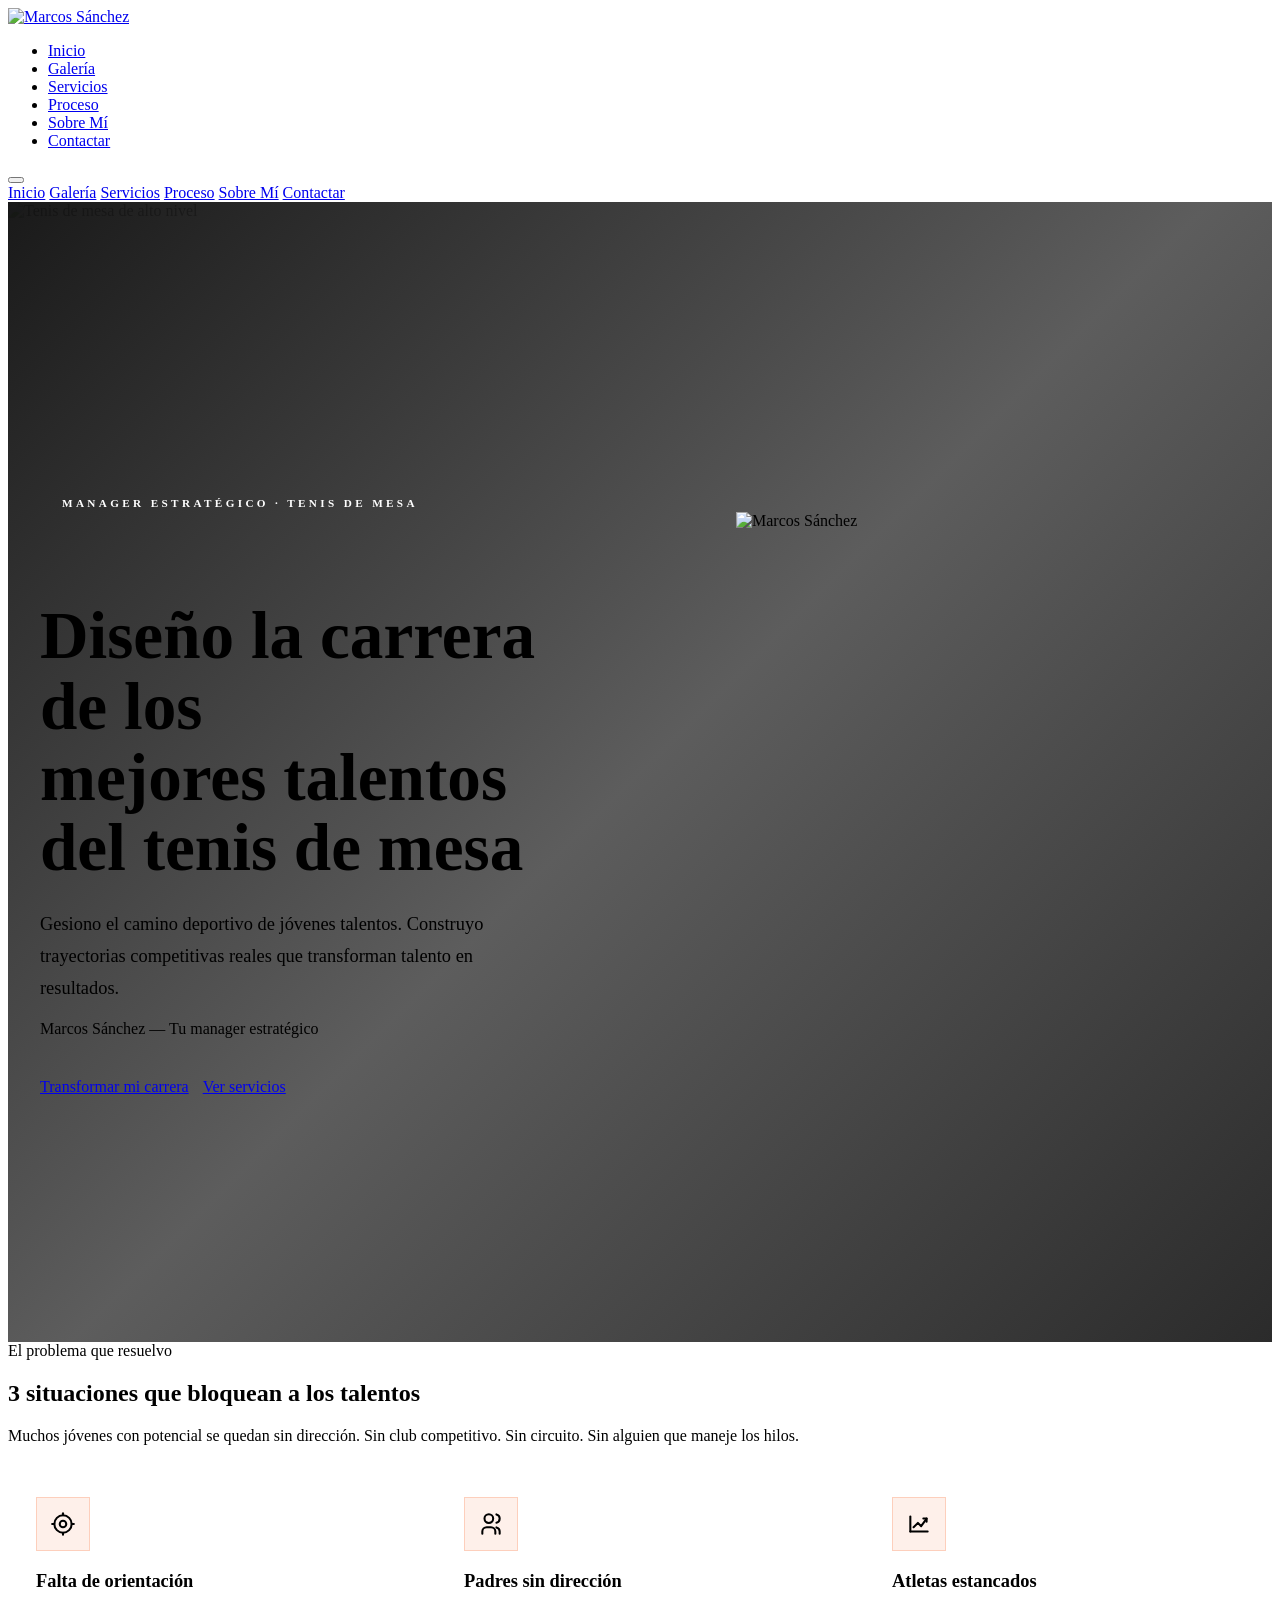
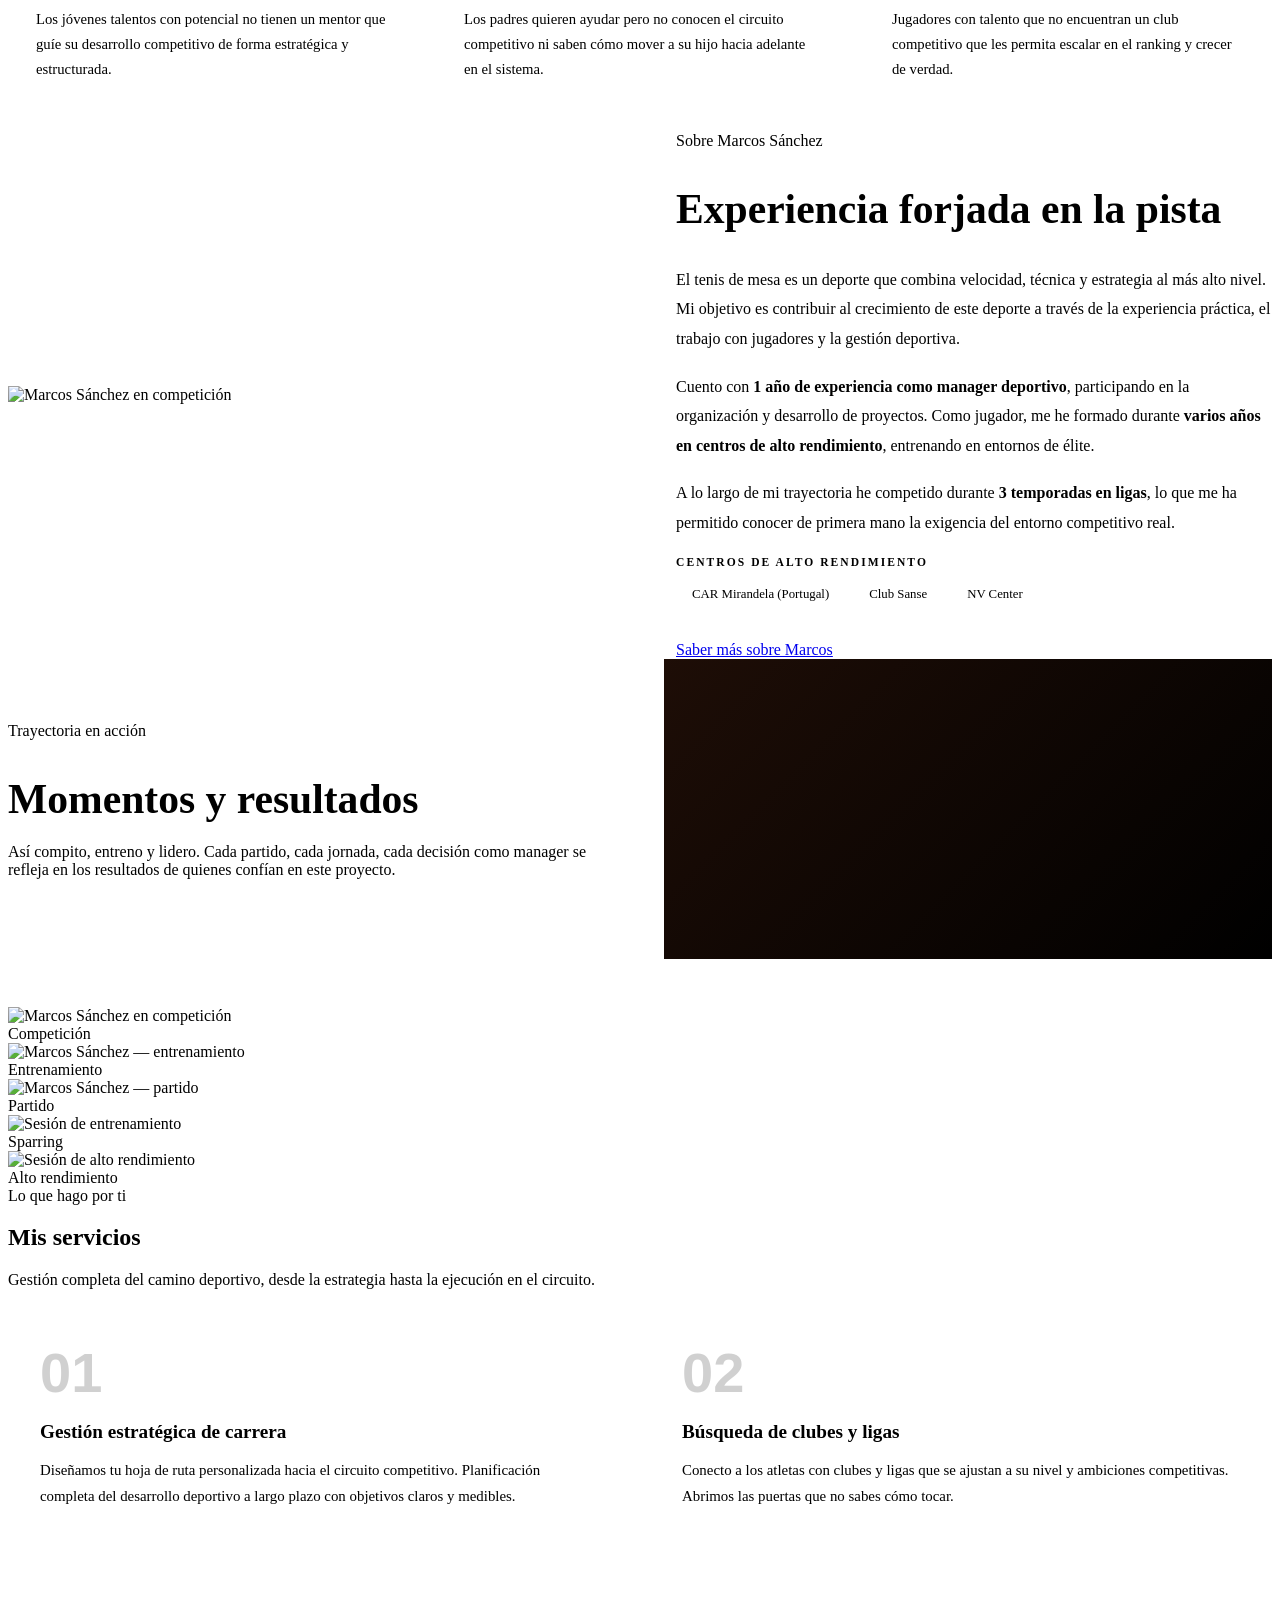
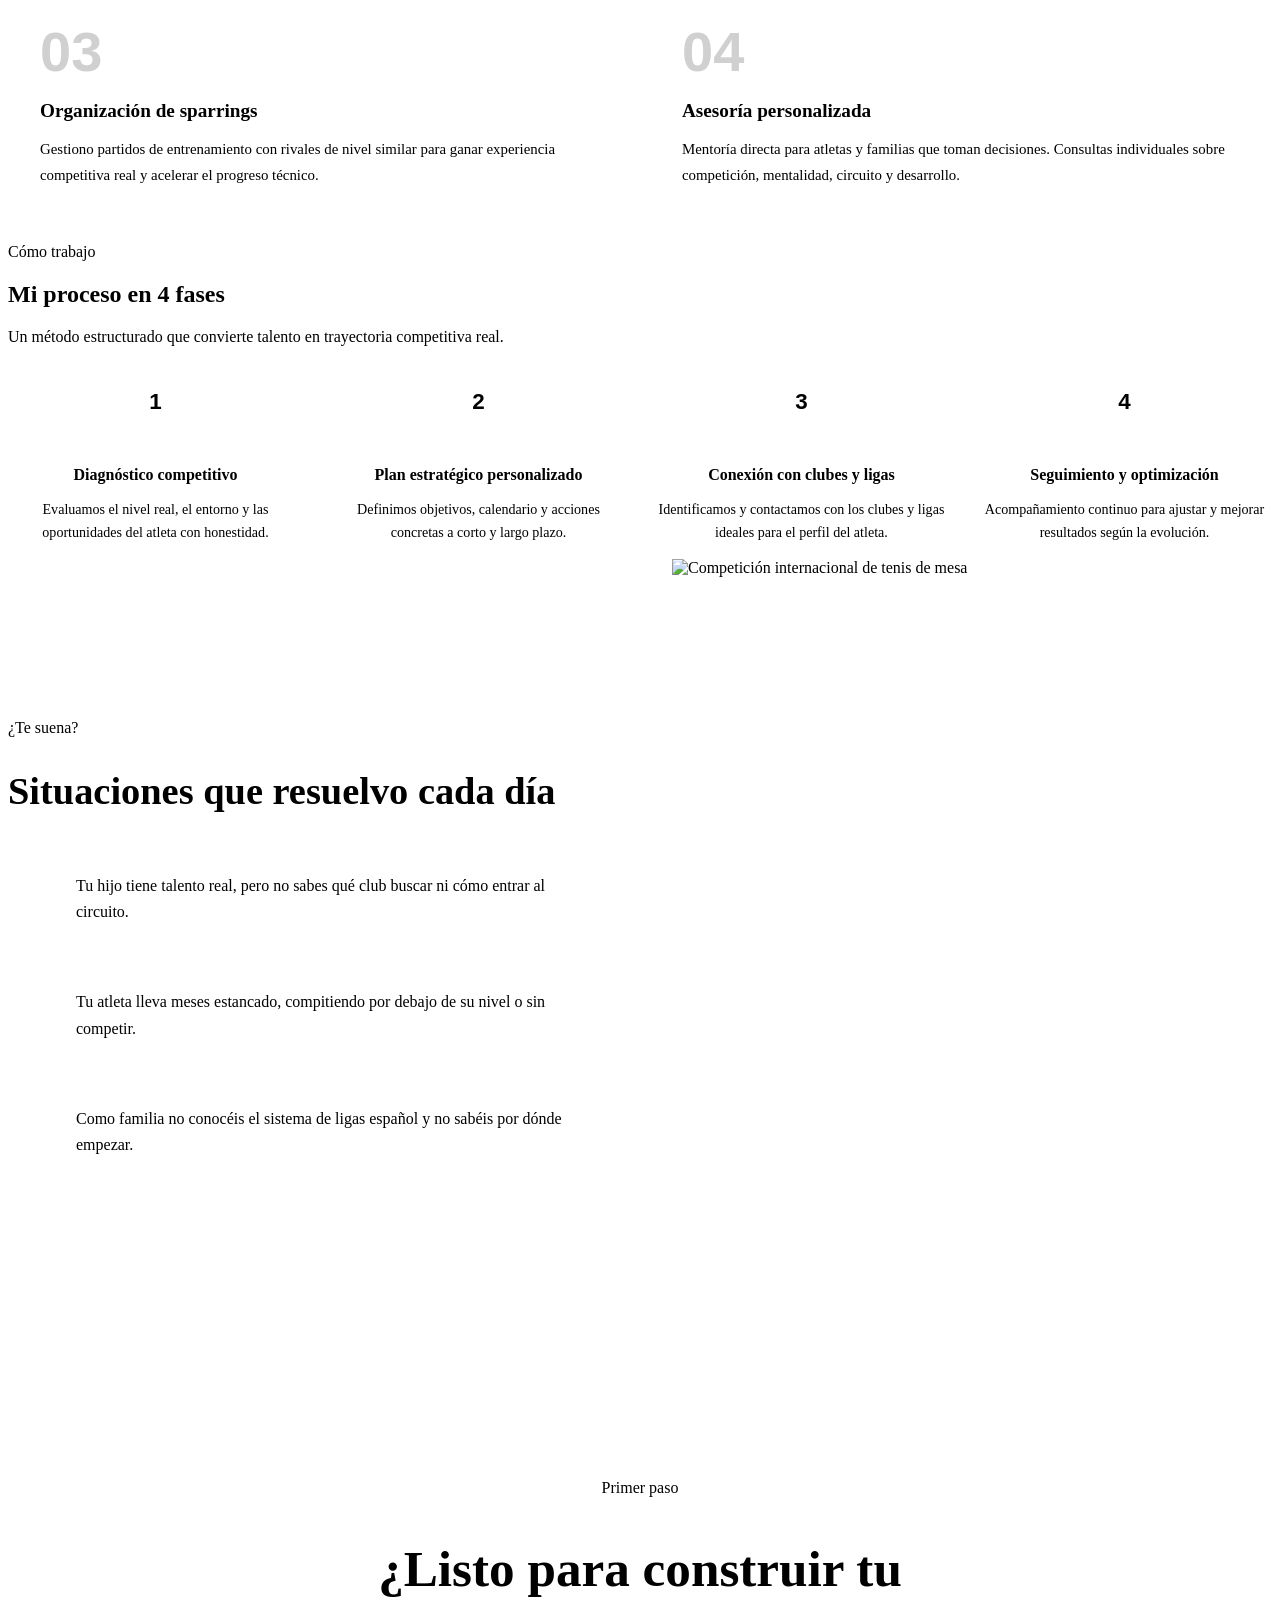
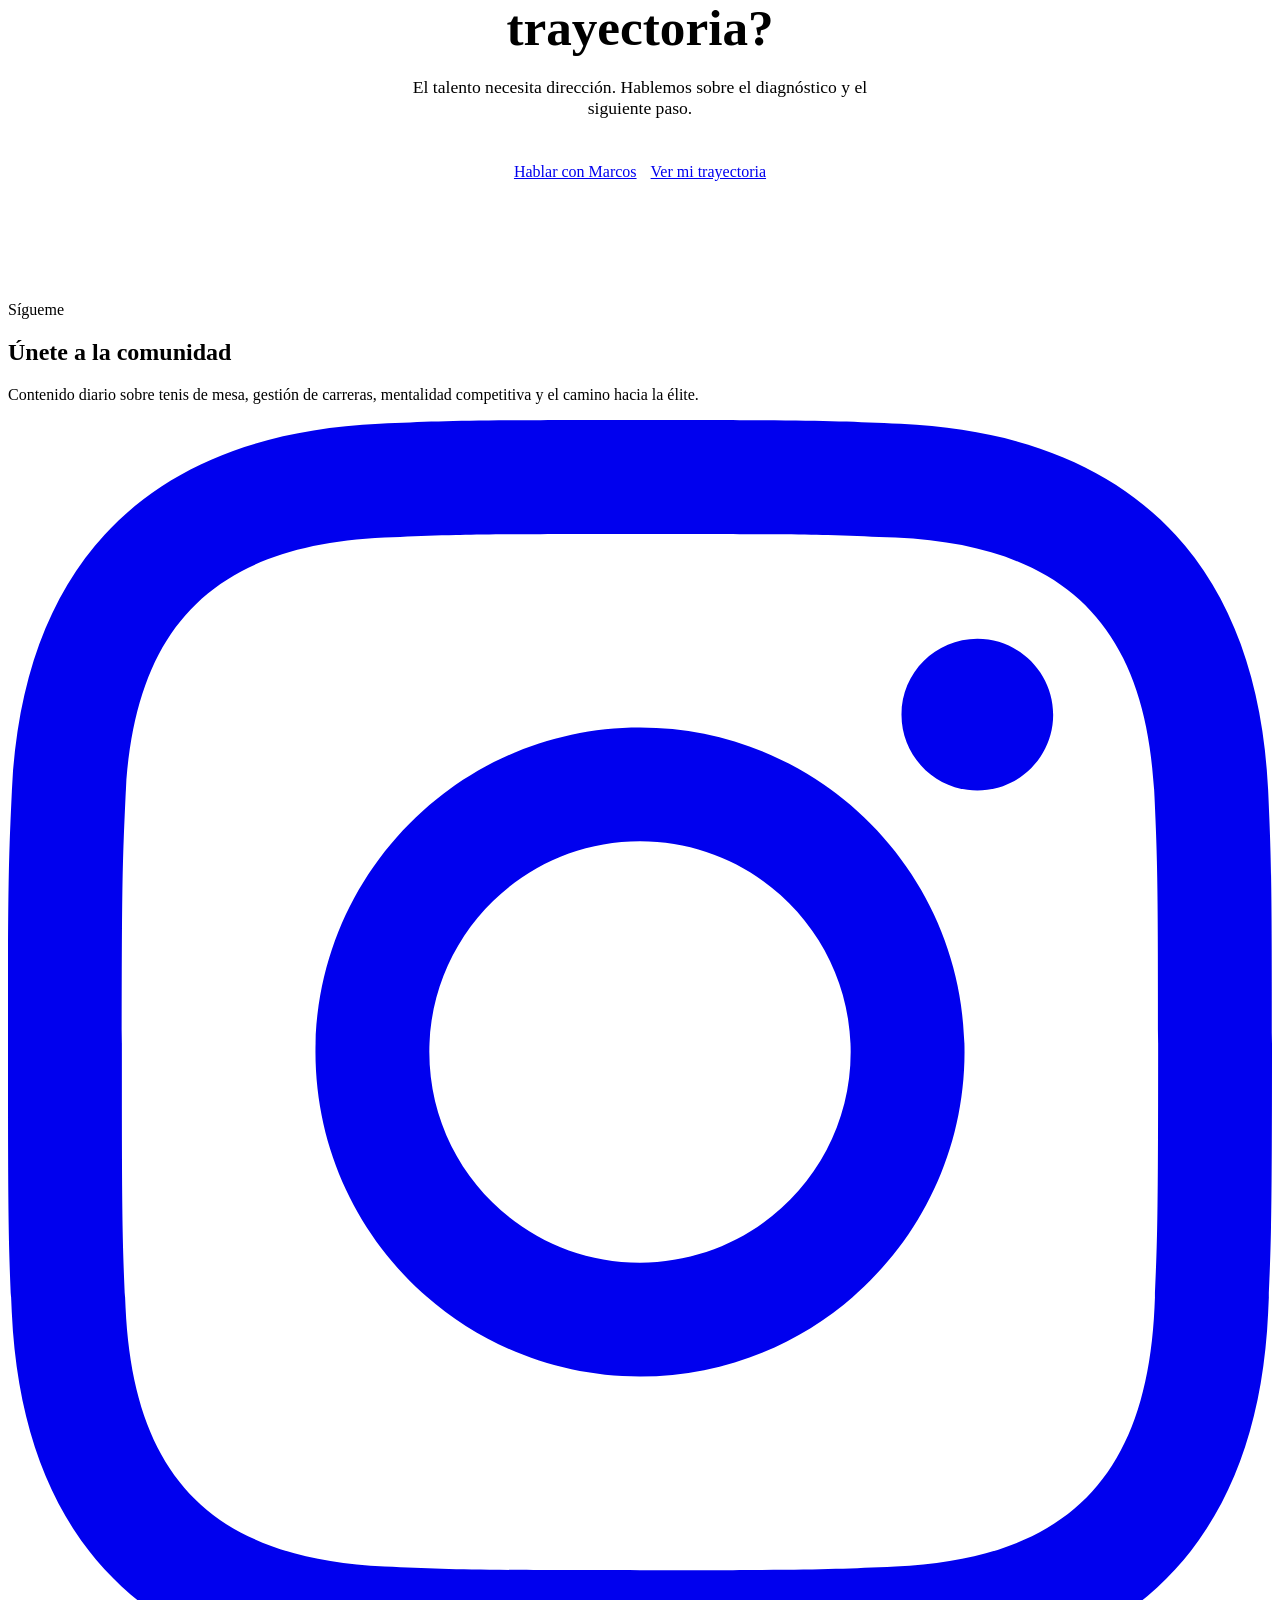
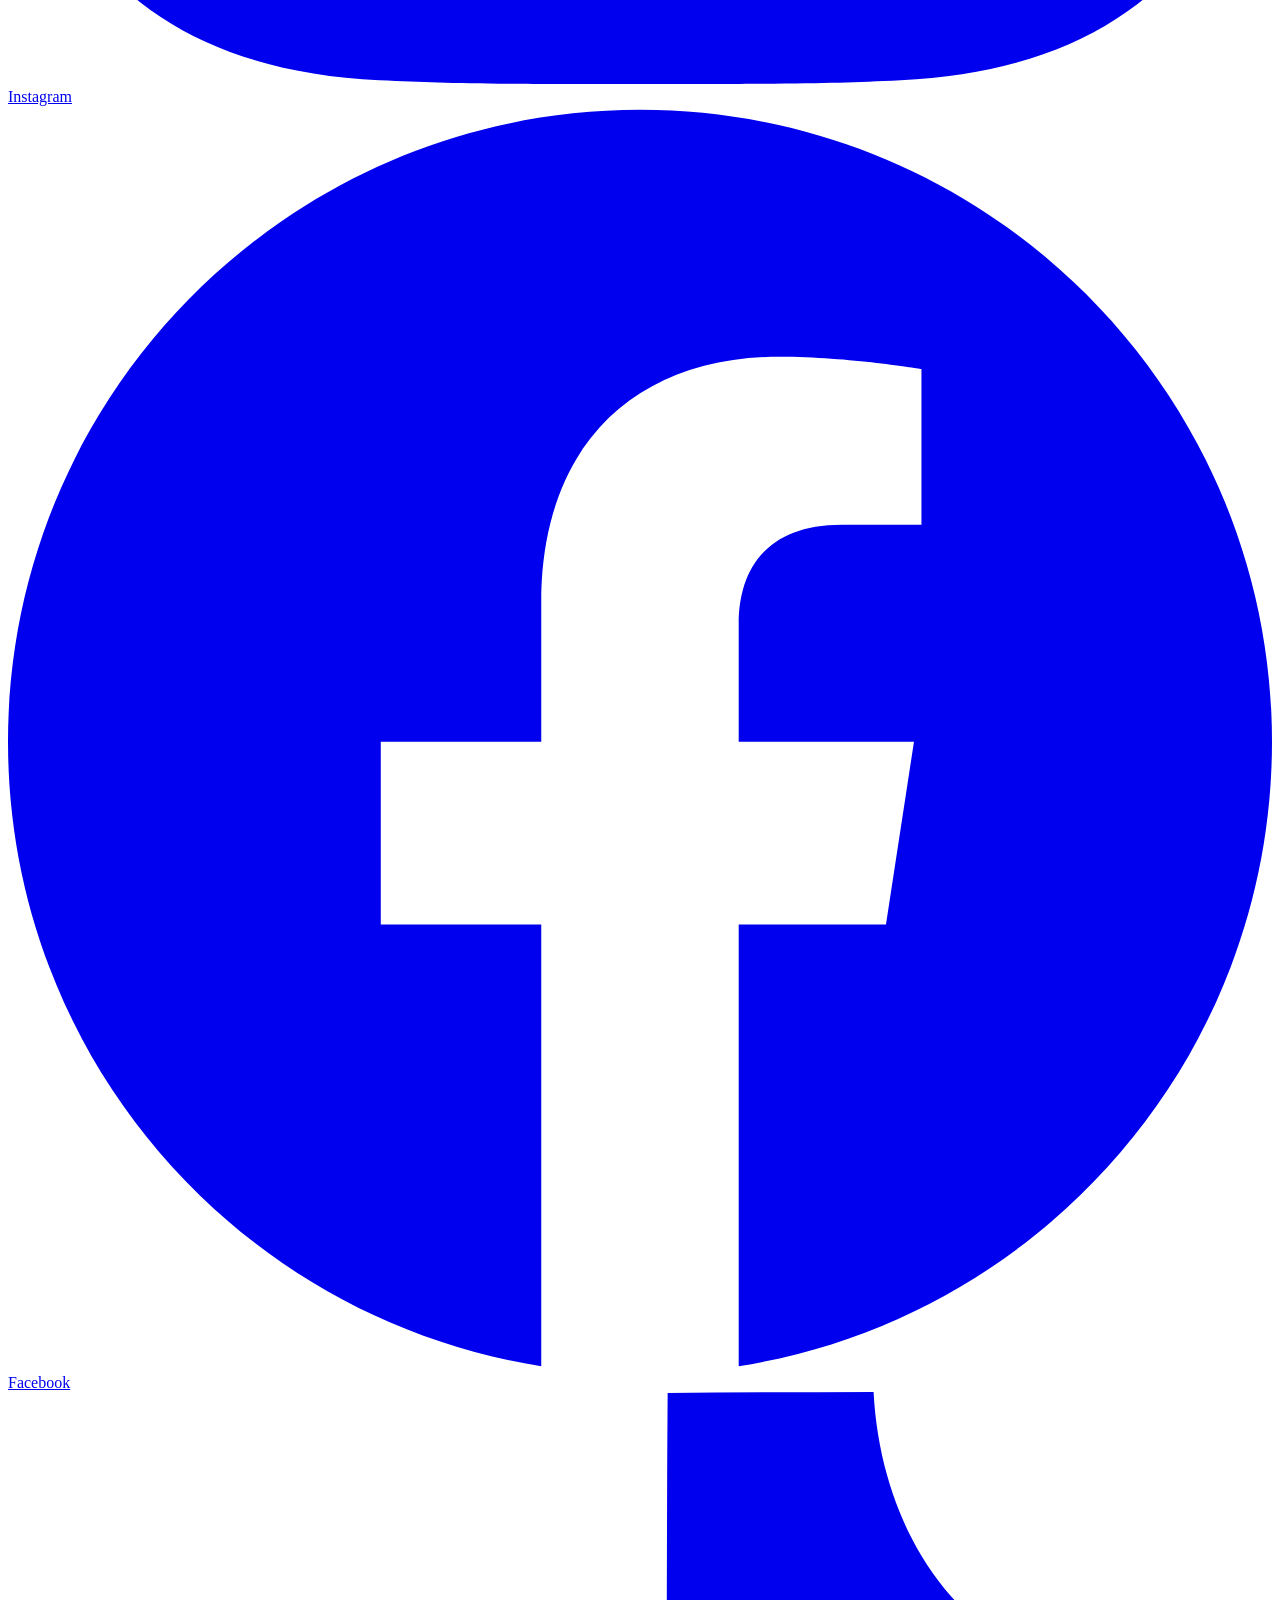
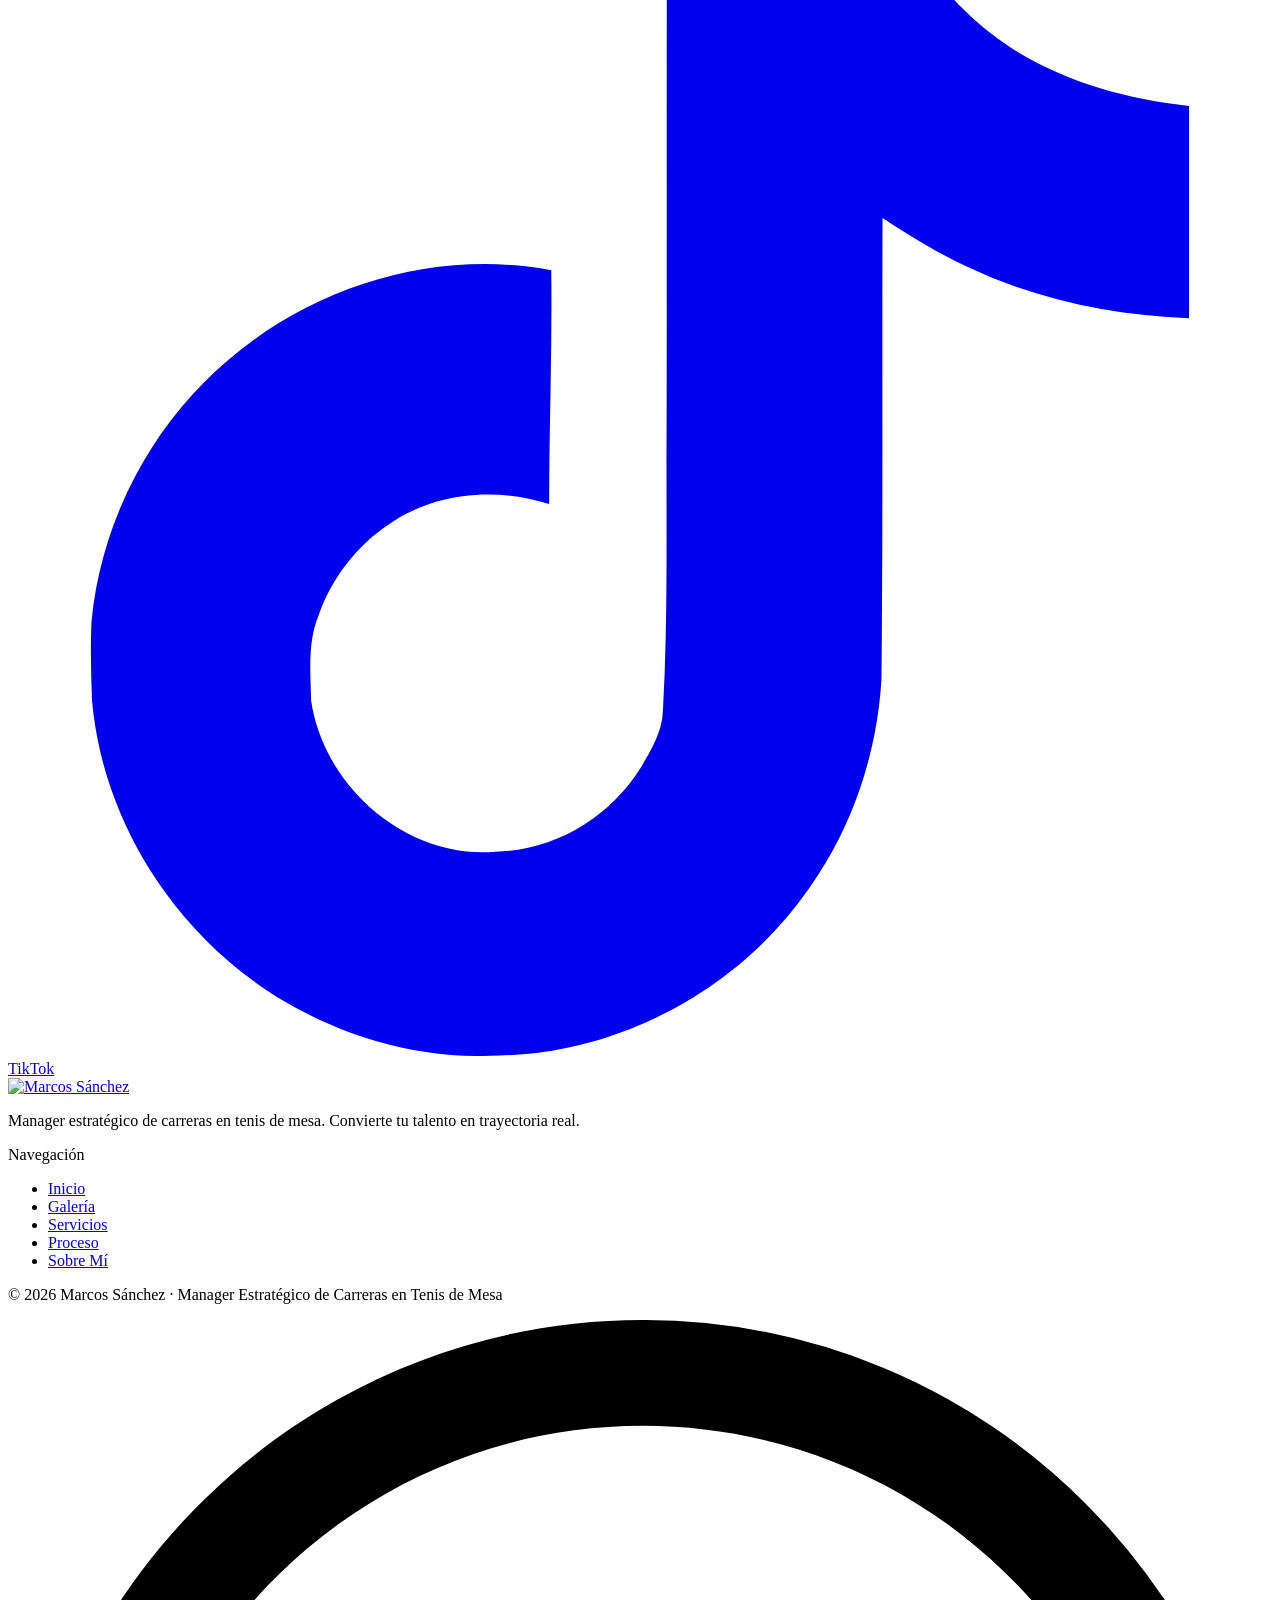
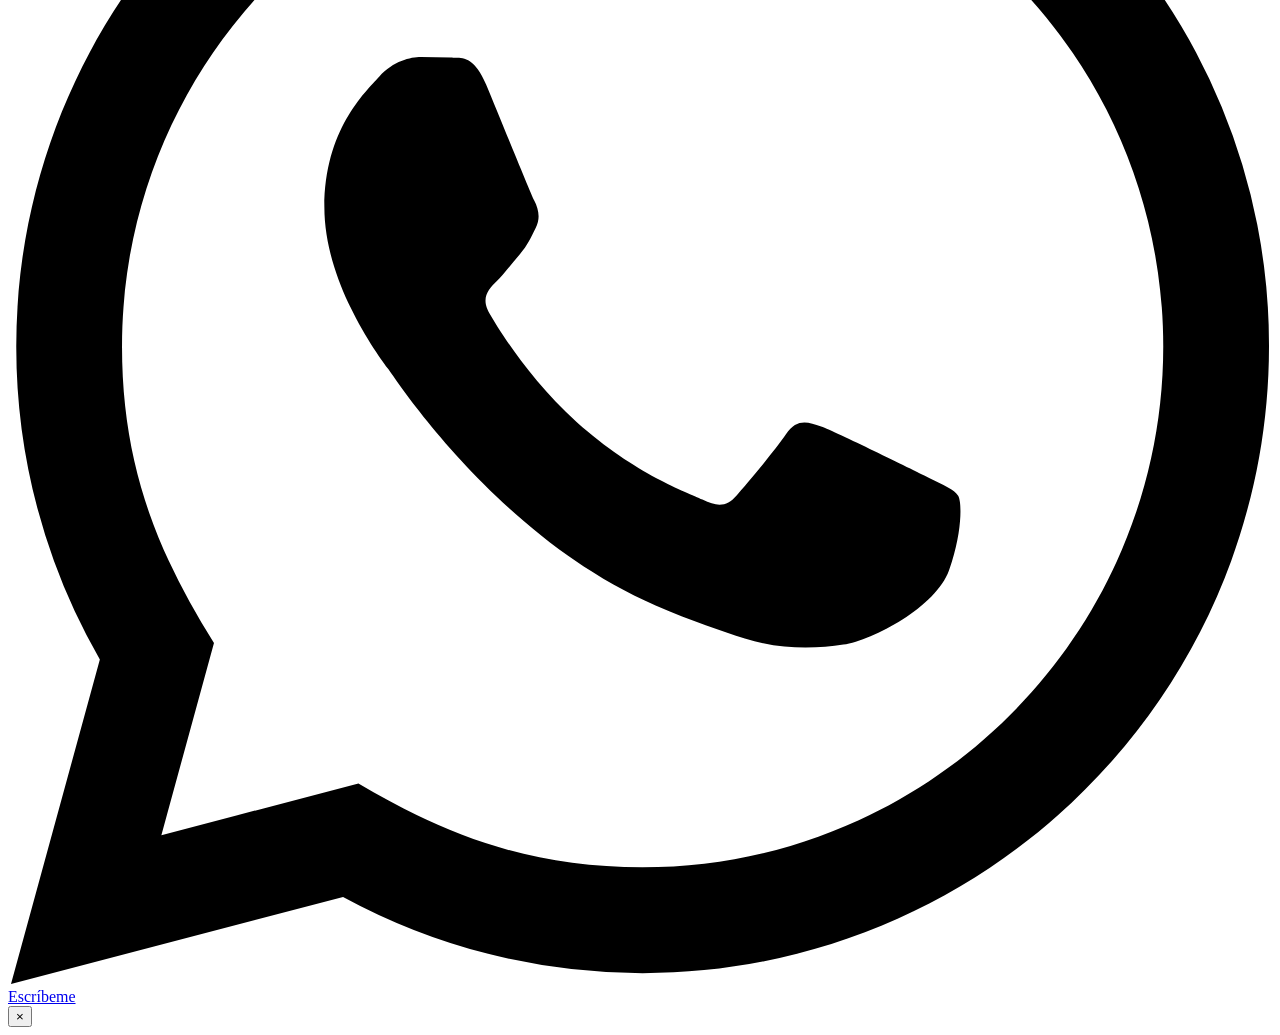
==== index.html @ 3e35411b "Add website files" ====
<!DOCTYPE html>
<html lang="es">
<head>
  <meta charset="UTF-8">
  <meta name="viewport" content="width=device-width, initial-scale=1.0">
  <title>Marcos Sánchez | Manager Estratégico de Carreras — Tenis de Mesa</title>
  <meta name="description" content="Gestión estratégica de carrera para jóvenes atletas de tenis de mesa en España. Convierte tu talento en trayectoria competitiva real.">
  <link rel="stylesheet" href="css/main.css">
  <style>
    /* ── Estilos específicos de index.html ── */

    /* Hero */
    .hero {
      min-height: 100vh;
      display: flex;
      align-items: center;
      position: relative;
      overflow: hidden;
      padding: 140px 24px 100px;
    }

    .hero__bg {
      position: absolute;
      inset: 0;
      z-index: 0;
    }

    .hero__bg img {
      width: 100%; height: 100%;
      object-fit: cover;
      object-position: center 30%;
      opacity: 0.35;
    }

    .hero__bg::after {
      content: '';
      position: absolute;
      inset: 0;
      background: linear-gradient(
        135deg,
        rgba(6,6,6,0.92) 0%,
        rgba(6,6,6,0.65) 50%,
        rgba(6,6,6,0.85) 100%
      );
    }

    .hero__inner {
      position: relative;
      z-index: 1;
      max-width: 1200px;
      margin: 0 auto;
      width: 100%;
      display: grid;
      grid-template-columns: 1fr 1fr;
      gap: 64px;
      align-items: center;
    }

    .hero__text {}

    .hero__badge {
      display: inline-block;
      background: var(--accent);
      color: #fff;
      padding: 9px 22px;
      font-size: 0.7rem;
      font-weight: 700;
      text-transform: uppercase;
      letter-spacing: 0.3em;
      border-radius: 3px;
      margin-bottom: 28px;
    }

    .hero__title {
      font-size: clamp(2.4rem, 6vw, 4.2rem);
      line-height: 1.05;
      margin-bottom: 24px;
    }

    .hero__title span { color: var(--accent); }

    .hero__desc {
      font-size: 1.15rem;
      color: var(--text-muted);
      line-height: 1.75;
      margin-bottom: 12px;
      max-width: 500px;
    }

    .hero__sub {
      font-size: 1rem;
      color: var(--text);
      font-weight: 500;
      margin-bottom: 40px;
    }

    .hero__cta {
      display: flex;
      gap: 14px;
      flex-wrap: wrap;
    }

    .hero__photo {
      display: flex;
      align-items: center;
      justify-content: center;
      position: relative;
    }

    .hero__photo img {
      width: 100%;
      max-width: 440px;
      height: 560px;
      object-fit: cover;
      object-position: center top;
      border-radius: var(--radius-lg);
      border: 2px solid var(--border-mid);
      position: relative;
      z-index: 1;
    }

    .hero__photo::before {
      content: '';
      position: absolute;
      top: 24px; left: 24px;
      right: -24px; bottom: -24px;
      border: 2px solid var(--accent);
      border-radius: var(--radius-lg);
      opacity: 0.3;
    }

    /* Sección problema */
    .problema { background: var(--bg-section); }

    .problema__grid {
      display: grid;
      grid-template-columns: repeat(3, 1fr);
      gap: 20px;
    }

    .problema__card {
      background: var(--bg);
      border: 1px solid var(--border);
      border-radius: var(--radius-md);
      padding: 36px 28px;
      transition: all var(--transition);
      position: relative;
      overflow: hidden;
    }

    .problema__card::before {
      content: '';
      position: absolute;
      top: 0; left: 0;
      width: 100%; height: 3px;
      background: linear-gradient(90deg, var(--accent), var(--accent-alt));
      transform: scaleX(0);
      transition: transform var(--transition);
    }

    .problema__card:hover {
      border-color: var(--accent);
      transform: translateY(-6px);
      box-shadow: var(--shadow-accent);
    }

    .problema__card:hover::before { transform: scaleX(1); }

    .problema__icon {
      width: 52px; height: 52px;
      background: rgba(245, 111, 54, 0.1);
      border: 1px solid rgba(245, 111, 54, 0.26);
      border-radius: var(--radius-sm);
      display: flex;
      align-items: center;
      justify-content: center;
      color: var(--accent);
      margin-bottom: 20px;
    }

    .problema__icon svg {
      width: 26px;
      height: 26px;
      stroke: currentColor;
      stroke-width: 1.9;
      stroke-linecap: round;
      stroke-linejoin: round;
      fill: none;
    }

    .problema__card h3 {
      font-size: 1.15rem;
      margin-bottom: 12px;
    }

    .problema__card p {
      color: var(--text-muted);
      font-size: 0.92rem;
      line-height: 1.7;
    }

    /* Experiencia */
    .experiencia { background: var(--bg); }

    .experiencia__grid {
      display: grid;
      grid-template-columns: 1fr 1fr;
      gap: 72px;
      align-items: center;
    }

    .experiencia__img-wrap {
      position: relative;
    }

    .experiencia__img-wrap img {
      width: 100%;
      height: 480px;
      object-fit: cover;
      border-radius: var(--radius-lg);
      border: 1px solid var(--border);
    }

    .experiencia__img-wrap::after {
      content: '';
      position: absolute;
      top: 20px; right: -20px;
      bottom: -20px; left: 20px;
      border: 2px solid var(--accent);
      border-radius: var(--radius-lg);
      opacity: 0.25;
      z-index: -1;
    }

    .experiencia__texto {}

    .experiencia__texto h2 {
      font-size: clamp(1.8rem, 4.5vw, 2.6rem);
    }

    .experiencia__texto p {
      color: var(--text-muted);
      font-size: 1rem;
      line-height: 1.85;
      margin-bottom: 18px;
    }

    .exp-stats {
      display: flex;
      gap: 32px;
      padding: 28px 0;
      border-top: 1px solid var(--border);
      border-bottom: 1px solid var(--border);
      margin: 28px 0;
    }

    .exp-stat {}

    .exp-stat__num {
      font-family: 'Montserrat', sans-serif;
      font-size: 2.4rem;
      font-weight: 900;
      color: var(--accent);
      line-height: 1;
    }

    .exp-stat__label {
      font-size: 0.72rem;
      color: var(--text-muted);
      text-transform: uppercase;
      letter-spacing: 0.12em;
      margin-top: 4px;
    }

    .experiencia__cta {
      margin-top: 32px;
    }

    .centros h4 {
      font-size: 0.72rem;
      text-transform: uppercase;
      letter-spacing: 0.18em;
      color: var(--text-muted);
      margin-bottom: 12px;
    }

    .centros__tags {
      display: flex;
      flex-wrap: wrap;
      gap: 8px;
    }

    .tag {
      background: var(--bg-section);
      border: 1px solid var(--border-mid);
      color: var(--text);
      font-size: 0.8rem;
      font-weight: 500;
      padding: 7px 16px;
      border-radius: var(--radius-sm);
    }

    /* Galería inline */
    .galeria { background: var(--bg-section); }

    .galeria__intro {
      display: grid;
      grid-template-columns: 1fr 1fr;
      gap: 48px;
      align-items: center;
      margin-bottom: 48px;
    }

    .galeria__video {
      position: relative;
      border-radius: var(--radius-md);
      overflow: hidden;
      border: 1px solid var(--border);
      background: #000;
    }

    .galeria__video::before {
      content: '';
      position: absolute;
      inset: 0;
      background: linear-gradient(135deg, rgba(245,111,54,0.12), transparent);
      z-index: 1;
      pointer-events: none;
    }

    .galeria__video iframe {
      width: 100%;
      height: 300px;
      display: block;
    }

    /* Servicios */
    .servicios { background: var(--bg); }

    .servicios__grid {
      display: grid;
      grid-template-columns: repeat(2, 1fr);
      gap: 20px;
    }

    .servicio {
      background: var(--bg-section);
      border: 1px solid var(--border);
      border-radius: var(--radius-md);
      padding: 40px 32px;
      position: relative;
      overflow: hidden;
      transition: all var(--transition);
    }

    .servicio::before {
      content: '';
      position: absolute;
      top: 0; left: 0;
      width: 4px; height: 100%;
      background: linear-gradient(to bottom, var(--accent), var(--accent-alt));
      transform: scaleY(0);
      transform-origin: top;
      transition: transform var(--transition);
    }

    .servicio:hover {
      border-color: var(--accent);
      transform: translateY(-6px);
      box-shadow: var(--shadow-accent);
    }

    .servicio:hover::before { transform: scaleY(1); }

    .servicio__num {
      font-family: 'Montserrat', sans-serif;
      font-size: 3.5rem;
      font-weight: 900;
      color: var(--accent);
      opacity: 0.18;
      line-height: 1;
      margin-bottom: 12px;
    }

    .servicio h3 {
      font-size: 1.2rem;
      margin-bottom: 12px;
    }

    .servicio p {
      color: var(--text-muted);
      font-size: 0.93rem;
      line-height: 1.75;
    }

    /* Proceso */
    .proceso { background: var(--bg-section); }

    .proceso__grid {
      display: grid;
      grid-template-columns: repeat(4, 1fr);
      gap: 28px;
      position: relative;
    }

    .proceso__grid::before {
      content: '';
      position: absolute;
      top: 40px;
      left: 12%;
      right: 12%;
      height: 2px;
      background: linear-gradient(90deg, var(--border-mid), var(--accent), var(--border-mid));
      z-index: 0;
    }

    .paso {
      text-align: center;
      position: relative;
      z-index: 1;
    }

    .paso__num {
      width: 80px; height: 80px;
      background: var(--bg);
      border: 2px solid var(--border-mid);
      border-radius: 50%;
      display: flex;
      align-items: center;
      justify-content: center;
      margin: 0 auto 24px;
      font-family: 'Montserrat', sans-serif;
      font-weight: 900;
      font-size: 1.4rem;
      color: var(--accent);
      transition: all var(--transition);
    }

    .paso:hover .paso__num {
      border-color: var(--accent);
      background: var(--accent);
      color: #fff;
      box-shadow: 0 8px 24px rgba(245,111,54,0.35);
    }

    .paso h3 {
      font-size: 1rem;
      margin-bottom: 10px;
    }

    .paso p {
      color: var(--text-muted);
      font-size: 0.88rem;
      line-height: 1.65;
    }

    /* Ángulos / Pain points */
    .angulos { background: var(--bg); }

    .angulos__grid {
      display: grid;
      grid-template-columns: 1fr 1fr;
      gap: 64px;
      align-items: center;
    }

    .angulos__img-wrap {
      border-radius: var(--radius-lg);
      overflow: hidden;
      border: 1px solid var(--border);
      aspect-ratio: 3 / 4;
      width: 100%;
    }

    .angulos__img {
      width: 100%;
      height: 100%;
      object-fit: cover;
      object-position: center;
      display: block;
      transition: transform 0.6s cubic-bezier(0.23, 1, 0.32, 1);
    }

    .angulos__img-wrap:hover .angulos__img {
      transform: scale(1.04);
    }

    .angulos__list {
      list-style: none;
      display: flex;
      flex-direction: column;
      gap: 16px;
    }

    .angulos__list li {
      background: var(--bg-section);
      border-left: 4px solid var(--accent);
      border-radius: 0 var(--radius-sm) var(--radius-sm) 0;
      padding: 24px 28px;
      font-size: 1rem;
      color: var(--text-muted);
      line-height: 1.65;
      transition: all var(--transition);
    }

    .angulos__list li:hover {
      background: rgba(245, 111, 54, 0.08);
      color: var(--text);
      transform: translateX(8px);
    }

    /* CTA final */
    .cta-final {
      background: var(--bg-section);
      text-align: center;
      padding: 120px 24px;
      position: relative;
    }

    .cta-final::before {
      content: '';
      position: absolute;
      top: 0; left: 50%;
      transform: translateX(-50%);
      width: 1px; height: 80px;
      background: linear-gradient(to bottom, var(--border-mid), transparent);
    }

    .cta-final h2 {
      font-size: clamp(2rem, 5vw, 3.2rem);
      margin-bottom: 20px;
      max-width: 680px;
      margin-left: auto;
      margin-right: auto;
    }

    .cta-final p {
      color: var(--text-muted);
      font-size: 1.1rem;
      margin-bottom: 44px;
      max-width: 480px;
      margin-left: auto;
      margin-right: auto;
    }

    .cta-final__btns {
      display: flex;
      gap: 14px;
      justify-content: center;
      flex-wrap: wrap;
    }

    /* ── Responsive ── */
    @media (max-width: 1024px) {
      .hero { padding: 110px 20px 80px; min-height: 90vh; }
      .hero__inner { grid-template-columns: 1fr; gap: 32px; }
      .hero__title { font-size: clamp(2rem, 7vw, 3rem); }
      .hero__bg img {
        object-position: 75% center;
        opacity: 0.45;
      }
      .hero__bg::after {
        background: linear-gradient(
          to bottom,
          rgba(6,6,6,0.85) 0%,
          rgba(6,6,6,0.55) 45%,
          rgba(6,6,6,0.85) 100%
        );
      }
      .problema__grid { grid-template-columns: repeat(2, 1fr); }
      .servicios__grid { grid-template-columns: repeat(2, 1fr); gap: 16px; }
    }

    @media (max-width: 900px) {
      .experiencia__grid,
      .angulos__grid { grid-template-columns: 1fr; gap: 40px; }
      .experiencia__img-wrap img { height: 380px; }
      .experiencia__img-wrap::after { display: none; }
      .galeria__intro { grid-template-columns: 1fr; gap: 32px; }
      .galeria__video iframe { height: 260px; }
      .servicios__grid { grid-template-columns: 1fr; }
      .proceso__grid { grid-template-columns: repeat(2, 1fr); gap: 32px; }
      .proceso__grid::before { display: none; }
      .problema__grid { grid-template-columns: 1fr; }
    }

    @media (max-width: 768px) {
      .hero { padding: 90px 18px 60px; }
      .hero__bg img { object-position: 72% center; opacity: 0.4; }
      .hero__inner { grid-template-columns: 1fr; gap: 24px; align-items: flex-start; }
      .hero__photo { order: -1; max-width: 340px; width: 100%; margin: 0 auto 12px; }
      .hero__photo img { max-width: 100%; height: 420px; }
      .hero__badge { font-size: 0.58rem; letter-spacing: 0.2em; padding: 7px 14px; margin-bottom: 18px; }
      .hero__title { font-size: clamp(1.5rem, 6.5vw, 2.1rem); margin-bottom: 16px; }
      .hero__desc { font-size: 0.95rem; line-height: 1.65; margin-bottom: 8px; max-width: 100%; }
      .hero__sub { font-size: 0.88rem; margin-bottom: 24px; }
      .hero__cta { gap: 10px; }

      .cta-final h2 { font-size: clamp(1.5rem, 6vw, 2rem); }
      .cta-final p { font-size: 0.92rem; }

      .problema__card { padding: 28px 22px; }
      .problema__icon { width: 46px; height: 46px; margin-bottom: 14px; }
      .problema__icon svg { width: 23px; height: 23px; }
      .problema__card h3 { font-size: 1.05rem; }

      .experiencia__img-wrap img { height: 320px; }
      .experiencia__texto h2 { font-size: clamp(1.4rem, 5.5vw, 1.85rem); }
      .experiencia__texto p { font-size: 0.95rem; line-height: 1.75; }
      .centros__tags .tag { font-size: 0.72rem; padding: 6px 12px; }

      .servicio { padding: 32px 24px; }
      .servicio__num { font-size: 2.6rem; }
      .servicio h3 { font-size: 1.05rem; }

      .paso__num { width: 64px; height: 64px; font-size: 1.15rem; margin-bottom: 18px; }
      .paso h3 { font-size: 0.95rem; }
      .paso p { font-size: 0.82rem; }

      .angulos__list li { padding: 18px 22px; font-size: 0.92rem; }
      .angulos__list li:hover { transform: none; }
      .angulos h2[style], .galeria h2[style] {
        font-size: clamp(1.4rem, 5.5vw, 1.85rem) !important;
      }

      .cta-final { padding: 80px 20px; }
      .cta-final p { font-size: 0.95rem; margin-bottom: 32px; }
      .cta-final__btns { flex-direction: column; align-items: center; gap: 12px; }
      .cta-final__btns .btn { width: auto; }
    }

    @media (max-width: 540px) {
      .hero { padding: 84px 16px 50px; min-height: auto; }
      .hero__bg img { object-position: 70% center; opacity: 0.35; }
      .hero__photo { max-width: 300px; }
      .hero__photo img { height: 360px; }
      .hero__title { font-size: clamp(1.35rem, 7vw, 1.8rem); line-height: 1.15; }
      .hero__title br { display: none; }
      .hero__desc { font-size: 0.9rem; }
      .hero__sub { font-size: 0.82rem; margin-bottom: 22px; }
      .hero__cta { flex-direction: column; align-items: flex-start; width: 100%; gap: 10px; }
      .hero__cta .btn { width: auto; text-align: center; }

      .cta-final h2 { font-size: clamp(1.3rem, 7vw, 1.7rem); }
      .cta-final p { font-size: 0.88rem; }

      .problema__grid { gap: 14px; }

      .experiencia__img-wrap img { height: 260px; }
      .experiencia__texto h2 { font-size: clamp(1.25rem, 6.5vw, 1.6rem); }
      .exp-stats { flex-wrap: wrap; gap: 18px 24px; padding: 22px 0; margin: 22px 0; }
      .exp-stat__num { font-size: 1.9rem; }
      .exp-stat__label { font-size: 0.65rem; }

      .galeria__video iframe { height: 220px; }

      .servicio { padding: 26px 20px; }

      .proceso__grid { grid-template-columns: 1fr; gap: 24px; }

      .angulos__list { gap: 12px; }
      .angulos__img-wrap { aspect-ratio: 4/5; max-width: 360px; margin: 0 auto; }
      .angulos h2[style], .galeria h2[style] {
        font-size: clamp(1.25rem, 6.5vw, 1.6rem) !important;
      }
    }

    @media (max-width: 380px) {
      .hero__title { font-size: 1.3rem; }
      .hero__desc { font-size: 0.85rem; }
      .servicio__num { font-size: 2.2rem; }
      .paso__num { width: 56px; height: 56px; font-size: 1rem; }
      .cta-final h2 { font-size: 1.25rem; }
    }
  </style>
</head>
<body>

  <!-- ══ NAV ═══════════════════════════════════════════════ -->
  <header class="nav">
    <div class="nav__inner">
      <a href="index.html" class="nav__logo"><img src="img/logo-nav.png" alt="Marcos Sánchez"></a>
      <ul class="nav__links">
        <li><a href="#inicio">Inicio</a></li>
        <li><a href="#galeria">Galería</a></li>
        <li><a href="#servicios">Servicios</a></li>
        <li><a href="#proceso">Proceso</a></li>
        <li><a href="trayectoria.html">Sobre Mí</a></li>
        <li><a href="#contacto" class="nav__cta">Contactar</a></li>
      </ul>
      <button class="nav__hamburger" aria-label="Menú">
        <span></span><span></span><span></span>
      </button>
    </div>
  </header>

  <nav class="nav__mobile">
    <a href="#inicio">Inicio</a>
    <a href="#galeria">Galería</a>
    <a href="#servicios">Servicios</a>
    <a href="#proceso">Proceso</a>
    <a href="trayectoria.html">Sobre Mí</a>
    <a href="#contacto">Contactar</a>
  </nav>

  <!-- ══ HERO ══════════════════════════════════════════════ -->
  <section class="hero" id="inicio">
    <div class="hero__bg">
      <img src="img/hero-main.png" alt="Tenis de mesa de alto nivel">
    </div>
    <div class="hero__inner">
      <div class="hero__text">
        <span class="hero__badge">Manager Estratégico · Tenis de Mesa</span>
        <h1 class="hero__title">
          Diseño la carrera de los<br>
          <span>mejores talentos</span><br>
          del tenis de mesa
        </h1>
        <p class="hero__desc">
          Gesiono el camino deportivo de jóvenes talentos.
          Construyo trayectorias competitivas reales que transforman talento en resultados.
        </p>
        <p class="hero__sub">Marcos Sánchez — Tu manager estratégico</p>
        <div class="hero__cta">
          <a href="#contacto" class="btn btn-primary">Transformar mi carrera</a>
          <a href="#servicios" class="btn btn-outline">Ver servicios</a>
        </div>
      </div>
      <div class="hero__photo">
        <img src="img/hero-main.png" alt="Marcos Sánchez">
      </div>
    </div>
  </section>

  <!-- ══ EL PROBLEMA ════════════════════════════════════════ -->
  <section class="problema" id="problema">
    <div class="container">
      <div class="section-header center reveal">
        <span class="label">El problema que resuelvo</span>
        <h2 class="underline-accent">3 situaciones que bloquean a los talentos</h2>
        <p>Muchos jóvenes con potencial se quedan sin dirección. Sin club competitivo. Sin circuito. Sin alguien que maneje los hilos.</p>
      </div>
      <div class="problema__grid">
        <div class="problema__card reveal reveal-delay-1">
          <div class="problema__icon" aria-hidden="true">
            <svg viewBox="0 0 24 24">
              <circle cx="12" cy="12" r="8"></circle>
              <circle cx="12" cy="12" r="3"></circle>
              <path d="M12 2v2"></path>
              <path d="M12 20v2"></path>
              <path d="M2 12h2"></path>
              <path d="M20 12h2"></path>
            </svg>
          </div>
          <h3>Falta de orientación</h3>
          <p>Los jóvenes talentos con potencial no tienen un mentor que guíe su desarrollo competitivo de forma estratégica y estructurada.</p>
        </div>
        <div class="problema__card reveal reveal-delay-2">
          <div class="problema__icon" aria-hidden="true">
            <svg viewBox="0 0 24 24">
              <path d="M16 21v-2a4 4 0 0 0-4-4H8a4 4 0 0 0-4 4v2"></path>
              <circle cx="10" cy="7" r="4"></circle>
              <path d="M20 21v-2a4 4 0 0 0-3-3.87"></path>
              <path d="M17 3.13a4 4 0 0 1 0 7.75"></path>
            </svg>
          </div>
          <h3>Padres sin dirección</h3>
          <p>Los padres quieren ayudar pero no conocen el circuito competitivo ni saben cómo mover a su hijo hacia adelante en el sistema.</p>
        </div>
        <div class="problema__card reveal reveal-delay-3">
          <div class="problema__icon" aria-hidden="true">
            <svg viewBox="0 0 24 24">
              <path d="M4 19V5"></path>
              <path d="M4 19h16"></path>
              <path d="m7 15 4-4 3 3 5-7"></path>
              <path d="M16 7h3v3"></path>
            </svg>
          </div>
          <h3>Atletas estancados</h3>
          <p>Jugadores con talento que no encuentran un club competitivo que les permita escalar en el ranking y crecer de verdad.</p>
        </div>
      </div>
    </div>
  </section>

  <!-- ══ EXPERIENCIA ════════════════════════════════════════ -->
  <section class="experiencia" id="experiencia">
    <div class="container">
      <div class="experiencia__grid">
        <div class="experiencia__img-wrap reveal">
          <img src="img/freepik__haz-una-version-profesional-de-esta-foto-realista-__49091.png" alt="Marcos Sánchez en competición">
        </div>
        <div class="experiencia__texto reveal reveal-delay-1">
          <span class="label">Sobre Marcos Sánchez</span>
          <h2 class="underline-accent" style="margin-bottom: 32px;">Experiencia forjada en la pista</h2>
          <p>
            El tenis de mesa es un deporte que combina velocidad, técnica y estrategia al más alto nivel.
            Mi objetivo es contribuir al crecimiento de este deporte a través de la experiencia práctica,
            el trabajo con jugadores y la gestión deportiva.
          </p>
          <p>
            Cuento con <strong>1 año de experiencia como manager deportivo</strong>, participando en la
            organización y desarrollo de proyectos. Como jugador, me he formado durante
            <strong>varios años en centros de alto rendimiento</strong>, entrenando en entornos de élite.
          </p>
          <p>
            A lo largo de mi trayectoria he competido durante <strong>3 temporadas en ligas</strong>,
            lo que me ha permitido conocer de primera mano la exigencia del entorno competitivo real.
          </p>

          <div class="centros">
            <h4>Centros de alto rendimiento</h4>
            <div class="centros__tags">
              <span class="tag">CAR Mirandela (Portugal)</span>
              <span class="tag">Club Sanse</span>
              <span class="tag">NV Center</span>
            </div>
          </div>

          <div class="experiencia__cta">
            <a href="trayectoria.html" class="btn btn-primary">Saber más sobre Marcos</a>
          </div>
        </div>
      </div>
    </div>
  </section>

  <!-- ══ GALERÍA ════════════════════════════════════════════ -->
  <section class="galeria" id="galeria">
    <div class="container">
      <div class="galeria__intro reveal">
        <div>
          <span class="label">Trayectoria en acción</span>
          <h2 class="underline-accent" style="margin-bottom: 16px; font-size: clamp(1.8rem, 4vw, 2.6rem);">Momentos y resultados</h2>
          <p style="color: var(--text-muted); margin-top: 20px;">
            Así compito, entreno y lidero. Cada partido, cada jornada, cada decisión
            como manager se refleja en los resultados de quienes confían en este proyecto.
          </p>
        </div>
        <div class="galeria__video">
          <iframe src="https://www.youtube.com/embed/mFwfOv0G37w?rel=0&modestbranding=1"
            title="Marcos Sánchez — Trayectoria en acción"
            frameborder="0"
            allow="accelerometer; autoplay; clipboard-write; encrypted-media; gyroscope; picture-in-picture; web-share"
            referrerpolicy="strict-origin-when-cross-origin"
            allowfullscreen>
          </iframe>
        </div>
      </div>

      <div class="gallery-grid">
        <div class="photo reveal" data-lightbox>
          <img src="img/competicion-2.jpg" alt="Marcos Sánchez en competición" loading="lazy">
          <div class="photo__overlay"><span>Competición</span></div>
        </div>
        <div class="photo reveal reveal-delay-1" data-lightbox>
          <img src="img/competicion-3.jpg" alt="Marcos Sánchez — entrenamiento" loading="lazy">
          <div class="photo__overlay"><span>Entrenamiento</span></div>
        </div>
        <div class="photo reveal reveal-delay-2" data-lightbox>
          <img src="img/competicion-4.jpg" alt="Marcos Sánchez — partido" loading="lazy">
          <div class="photo__overlay"><span>Partido</span></div>
        </div>
        <div class="photo reveal reveal-delay-2" data-lightbox>
          <img src="img/entrenamiento-1.jpg" alt="Sesión de entrenamiento" loading="lazy">
          <div class="photo__overlay"><span>Sparring</span></div>
        </div>
        <div class="photo reveal reveal-delay-3" data-lightbox>
          <img src="img/entrenamiento-2.jpg" alt="Sesión de alto rendimiento" loading="lazy">
          <div class="photo__overlay"><span>Alto rendimiento</span></div>
        </div>
      </div>
    </div>
  </section>

  <!-- ══ SERVICIOS ═════════════════════════════════════════ -->
  <section class="servicios" id="servicios">
    <div class="container">
      <div class="section-header reveal">
        <span class="label">Lo que hago por ti</span>
        <h2 class="underline-accent">Mis servicios</h2>
        <p>Gestión completa del camino deportivo, desde la estrategia hasta la ejecución en el circuito.</p>
      </div>
      <div class="servicios__grid">
        <div class="servicio reveal reveal-delay-1">
          <div class="servicio__num">01</div>
          <h3>Gestión estratégica de carrera</h3>
          <p>Diseñamos tu hoja de ruta personalizada hacia el circuito competitivo. Planificación completa del desarrollo deportivo a largo plazo con objetivos claros y medibles.</p>
        </div>
        <div class="servicio reveal reveal-delay-2">
          <div class="servicio__num">02</div>
          <h3>Búsqueda de clubes y ligas</h3>
          <p>Conecto a los atletas con clubes y ligas que se ajustan a su nivel y ambiciones competitivas. Abrimos las puertas que no sabes cómo tocar.</p>
        </div>
        <div class="servicio reveal reveal-delay-3">
          <div class="servicio__num">03</div>
          <h3>Organización de sparrings</h3>
          <p>Gestiono partidos de entrenamiento con rivales de nivel similar para ganar experiencia competitiva real y acelerar el progreso técnico.</p>
        </div>
        <div class="servicio reveal reveal-delay-4">
          <div class="servicio__num">04</div>
          <h3>Asesoría personalizada</h3>
          <p>Mentoría directa para atletas y familias que toman decisiones. Consultas individuales sobre competición, mentalidad, circuito y desarrollo.</p>
        </div>
      </div>
    </div>
  </section>

  <!-- ══ PROCESO ════════════════════════════════════════════ -->
  <section class="proceso" id="proceso">
    <div class="container">
      <div class="section-header center reveal">
        <span class="label">Cómo trabajo</span>
        <h2 class="underline-accent">Mi proceso en 4 fases</h2>
        <p>Un método estructurado que convierte talento en trayectoria competitiva real.</p>
      </div>
      <div class="proceso__grid">
        <div class="paso reveal reveal-delay-1">
          <div class="paso__num">1</div>
          <h3>Diagnóstico competitivo</h3>
          <p>Evaluamos el nivel real, el entorno y las oportunidades del atleta con honestidad.</p>
        </div>
        <div class="paso reveal reveal-delay-2">
          <div class="paso__num">2</div>
          <h3>Plan estratégico personalizado</h3>
          <p>Definimos objetivos, calendario y acciones concretas a corto y largo plazo.</p>
        </div>
        <div class="paso reveal reveal-delay-3">
          <div class="paso__num">3</div>
          <h3>Conexión con clubes y ligas</h3>
          <p>Identificamos y contactamos con los clubes y ligas ideales para el perfil del atleta.</p>
        </div>
        <div class="paso reveal reveal-delay-4">
          <div class="paso__num">4</div>
          <h3>Seguimiento y optimización</h3>
          <p>Acompañamiento continuo para ajustar y mejorar resultados según la evolución.</p>
        </div>
      </div>
    </div>
  </section>

  <!-- ══ ÁNGULOS / ¿TE SUENA? ══════════════════════════════ -->
  <section class="angulos" id="angulos">
    <div class="container">
      <div class="angulos__grid">
        <div class="reveal">
          <span class="label">¿Te suena?</span>
          <h2 class="underline-accent" style="margin-bottom: 36px; font-size: clamp(1.8rem, 4vw, 2.4rem);">
            Situaciones que resuelvo cada día
          </h2>
          <ul class="angulos__list">
            <li>Tu hijo tiene talento real, pero no sabes qué club buscar ni cómo entrar al circuito.</li>
            <li>Tu atleta lleva meses estancado, compitiendo por debajo de su nivel o sin competir.</li>
            <li>Como familia no conocéis el sistema de ligas español y no sabéis por dónde empezar.</li>
          </ul>
        </div>
        <div class="reveal reveal-delay-1">
          <div class="angulos__img-wrap">
            <img src="img/rio-2016.jpg" alt="Competición internacional de tenis de mesa" class="angulos__img">
          </div>
        </div>
      </div>
    </div>
  </section>

  <!-- ══ CTA FINAL ══════════════════════════════════════════ -->
  <section class="cta-final" id="contacto">
    <div class="container">
      <div class="reveal">
        <span class="label">Primer paso</span>
        <h2>¿Listo para construir tu trayectoria?</h2>
        <p>El talento necesita dirección. Hablemos sobre el diagnóstico y el siguiente paso.</p>
        <div class="cta-final__btns">
          <a href="https://wa.me/34614448067?text=Hola%20Marcos%2C%20me%20interesa%20saber%20m%C3%A1s%20sobre%20tus%20servicios" target="_blank" rel="noopener" class="btn btn-primary">Hablar con Marcos</a>
          <a href="trayectoria.html" class="btn btn-outline">Ver mi trayectoria</a>
        </div>
      </div>
    </div>
  </section>

  <!-- ══ REDES SOCIALES ════════════════════════════════════ -->
  <section class="redes">
    <div class="redes__inner reveal">
      <span class="label">Sígueme</span>
      <h2>Únete a la comunidad</h2>
      <p>Contenido diario sobre tenis de mesa, gestión de carreras, mentalidad competitiva y el camino hacia la élite.</p>
      <div class="redes__grid">
        <a href="https://www.instagram.com/el_marqui_0222?igsh=d2ZiNzN6b3VoMmRw&utm_source=qr" target="_blank" rel="noopener" class="red-btn red-btn--instagram">
          <svg viewBox="0 0 24 24" fill="currentColor"><path d="M12 2.163c3.204 0 3.584.012 4.85.07 3.252.148 4.771 1.691 4.919 4.919.058 1.265.069 1.645.069 4.849 0 3.205-.012 3.584-.069 4.849-.149 3.225-1.664 4.771-4.919 4.919-1.266.058-1.644.07-4.85.07-3.204 0-3.584-.012-4.849-.07-3.26-.149-4.771-1.699-4.919-4.92-.058-1.265-.07-1.644-.07-4.849 0-3.204.013-3.583.07-4.849.149-3.227 1.664-4.771 4.919-4.919 1.266-.057 1.645-.069 4.849-.069zm0-2.163c-3.259 0-3.667.014-4.947.072-4.358.2-6.78 2.618-6.98 6.98-.059 1.281-.073 1.689-.073 4.948 0 3.259.014 3.668.072 4.948.2 4.358 2.618 6.78 6.98 6.98 1.281.058 1.689.072 4.948.072 3.259 0 3.668-.014 4.948-.072 4.354-.2 6.782-2.618 6.979-6.98.059-1.28.073-1.689.073-4.948 0-3.259-.014-3.667-.072-4.947-.196-4.354-2.617-6.78-6.979-6.98-1.281-.059-1.69-.073-4.949-.073zm0 5.838c-3.403 0-6.162 2.759-6.162 6.162s2.759 6.163 6.162 6.163 6.162-2.759 6.162-6.163c0-3.403-2.759-6.162-6.162-6.162zm0 10.162c-2.209 0-4-1.79-4-4 0-2.209 1.791-4 4-4s4 1.791 4 4c0 2.21-1.791 4-4 4zm6.406-11.845c-.796 0-1.441.645-1.441 1.44s.645 1.44 1.441 1.44c.795 0 1.439-.645 1.439-1.44s-.644-1.44-1.439-1.44z"/></svg>
          Instagram
        </a>
        <a href="https://www.facebook.com/share/U6rBfZrzLXdcktxu/?mibextid=LQQJ4d" target="_blank" rel="noopener" class="red-btn red-btn--facebook">
          <svg viewBox="0 0 24 24" fill="currentColor"><path d="M24 12.073c0-6.627-5.373-12-12-12s-12 5.373-12 12c0 5.99 4.388 10.954 10.125 11.854v-8.385H7.078v-3.47h3.047V9.43c0-3.007 1.792-4.669 4.533-4.669 1.312 0 2.686.235 2.686.235v2.953H15.83c-1.491 0-1.956.925-1.956 1.874v2.25h3.328l-.532 3.47h-2.796v8.385C19.612 23.027 24 18.062 24 12.073z"/></svg>
          Facebook
        </a>
        <a href="https://www.tiktok.com/@marcos.antonio.sa089?_t=8oLvyQIfCaX&_r=1" target="_blank" rel="noopener" class="red-btn red-btn--tiktok">
          <svg viewBox="0 0 24 24" fill="currentColor"><path d="M12.525.02c1.31-.02 2.61-.01 3.91-.02.08 1.53.63 3.09 1.75 4.17 1.12 1.11 2.7 1.62 4.24 1.79v4.03c-1.44-.05-2.89-.35-4.2-.97-.57-.26-1.1-.59-1.62-.93-.01 2.92.01 5.84-.02 8.75-.08 1.4-.54 2.79-1.35 3.94-1.31 1.92-3.58 3.17-5.91 3.21-1.43.08-2.86-.31-4.08-1.03-2.02-1.19-3.44-3.37-3.65-5.71-.02-.5-.03-1-.01-1.49.18-1.9 1.12-3.72 2.58-4.96 1.66-1.44 3.98-2.13 6.15-1.72.02 1.48-.04 2.96-.04 4.44-.99-.32-2.15-.23-3.02.37-.63.41-1.11 1.04-1.36 1.75-.21.51-.15 1.07-.14 1.61.24 1.64 1.82 3.02 3.5 2.87 1.12-.01 2.19-.66 2.77-1.61.19-.33.4-.67.41-1.06.1-1.79.06-3.57.07-5.36.01-4.03-.01-8.05.02-12.07z"/></svg>
          TikTok
        </a>
      </div>
    </div>
  </section>

  <!-- ══ FOOTER ═════════════════════════════════════════════ -->
  <footer class="footer">
    <div class="footer__top">
      <div class="footer__brand">
        <a href="index.html" class="footer__logo">
          <img src="img/logo-nav.png" alt="Marcos Sánchez">
        </a>
        <p class="footer__tagline">Manager estratégico de carreras en tenis de mesa. Convierte tu talento en trayectoria real.</p>
      </div>
      <nav class="footer__nav">
        <div class="footer__nav-group">
          <p class="footer__nav-title">Navegación</p>
          <ul class="footer__links">
            <li><a href="#inicio">Inicio</a></li>
            <li><a href="#galeria">Galería</a></li>
            <li><a href="#servicios">Servicios</a></li>
            <li><a href="#proceso">Proceso</a></li>
            <li><a href="trayectoria.html">Sobre Mí</a></li>
          </ul>
        </div>
      </nav>
    </div>
    <div class="footer__bottom">
      <p class="footer__copy">© 2026 Marcos Sánchez · Manager Estratégico de Carreras en Tenis de Mesa</p>
      <div class="footer__accent-line"></div>
    </div>
  </footer>

  <!-- ══ WHATSAPP FLOTANTE ════════════════════════════════ -->
  <a href="https://wa.me/34614448067?text=Hola%20Marcos%2C%20me%20interesa%20saber%20m%C3%A1s%20sobre%20tus%20servicios"
     target="_blank" rel="noopener" class="wa-float" aria-label="Contactar por WhatsApp">
    <svg viewBox="0 0 24 24" aria-hidden="true">
      <path d="M.057 24l1.687-6.163a11.867 11.867 0 0 1-1.587-5.946C.16 5.335 5.495 0 12.05 0a11.817 11.817 0 0 1 8.413 3.488 11.824 11.824 0 0 1 3.48 8.414c-.003 6.557-5.338 11.892-11.893 11.892a11.9 11.9 0 0 1-5.688-1.448L.057 24zm6.597-3.807c1.676.995 3.276 1.591 5.392 1.592 5.448 0 9.886-4.434 9.889-9.885.002-5.462-4.415-9.89-9.881-9.892-5.452 0-9.887 4.434-9.889 9.884-.001 2.225.651 3.891 1.746 5.634l-.999 3.648 3.742-.981zm11.387-5.464c-.074-.124-.272-.198-.57-.347-.297-.149-1.758-.868-2.031-.967-.272-.099-.47-.149-.669.149-.198.297-.768.967-.941 1.165-.173.198-.347.223-.644.074-.297-.149-1.255-.462-2.39-1.475-.883-.788-1.48-1.761-1.653-2.059-.173-.297-.018-.458.13-.606.134-.133.297-.347.446-.521.151-.172.2-.296.3-.495.099-.198.05-.372-.025-.521-.075-.149-.669-1.611-.916-2.206-.242-.579-.487-.501-.669-.51l-.57-.01c-.198 0-.52.074-.792.372s-1.04 1.016-1.04 2.479 1.065 2.876 1.213 3.074c.149.198 2.095 3.2 5.076 4.487.709.306 1.263.489 1.694.626.712.226 1.36.194 1.872.118.571-.085 1.758-.719 2.006-1.413.248-.694.248-1.289.173-1.413z"/>
    </svg>
    <span class="wa-float__tooltip">Escríbeme</span>
  </a>

  <!-- ══ LIGHTBOX ══════════════════════════════════════════ -->
  <div class="lightbox" id="lightbox">
    <button class="lightbox__close" aria-label="Cerrar">×</button>
    <img class="lightbox__img" id="lightbox-img" src="" alt="">
  </div>

  <script src="js/main.js"></script>
</body>
</html>
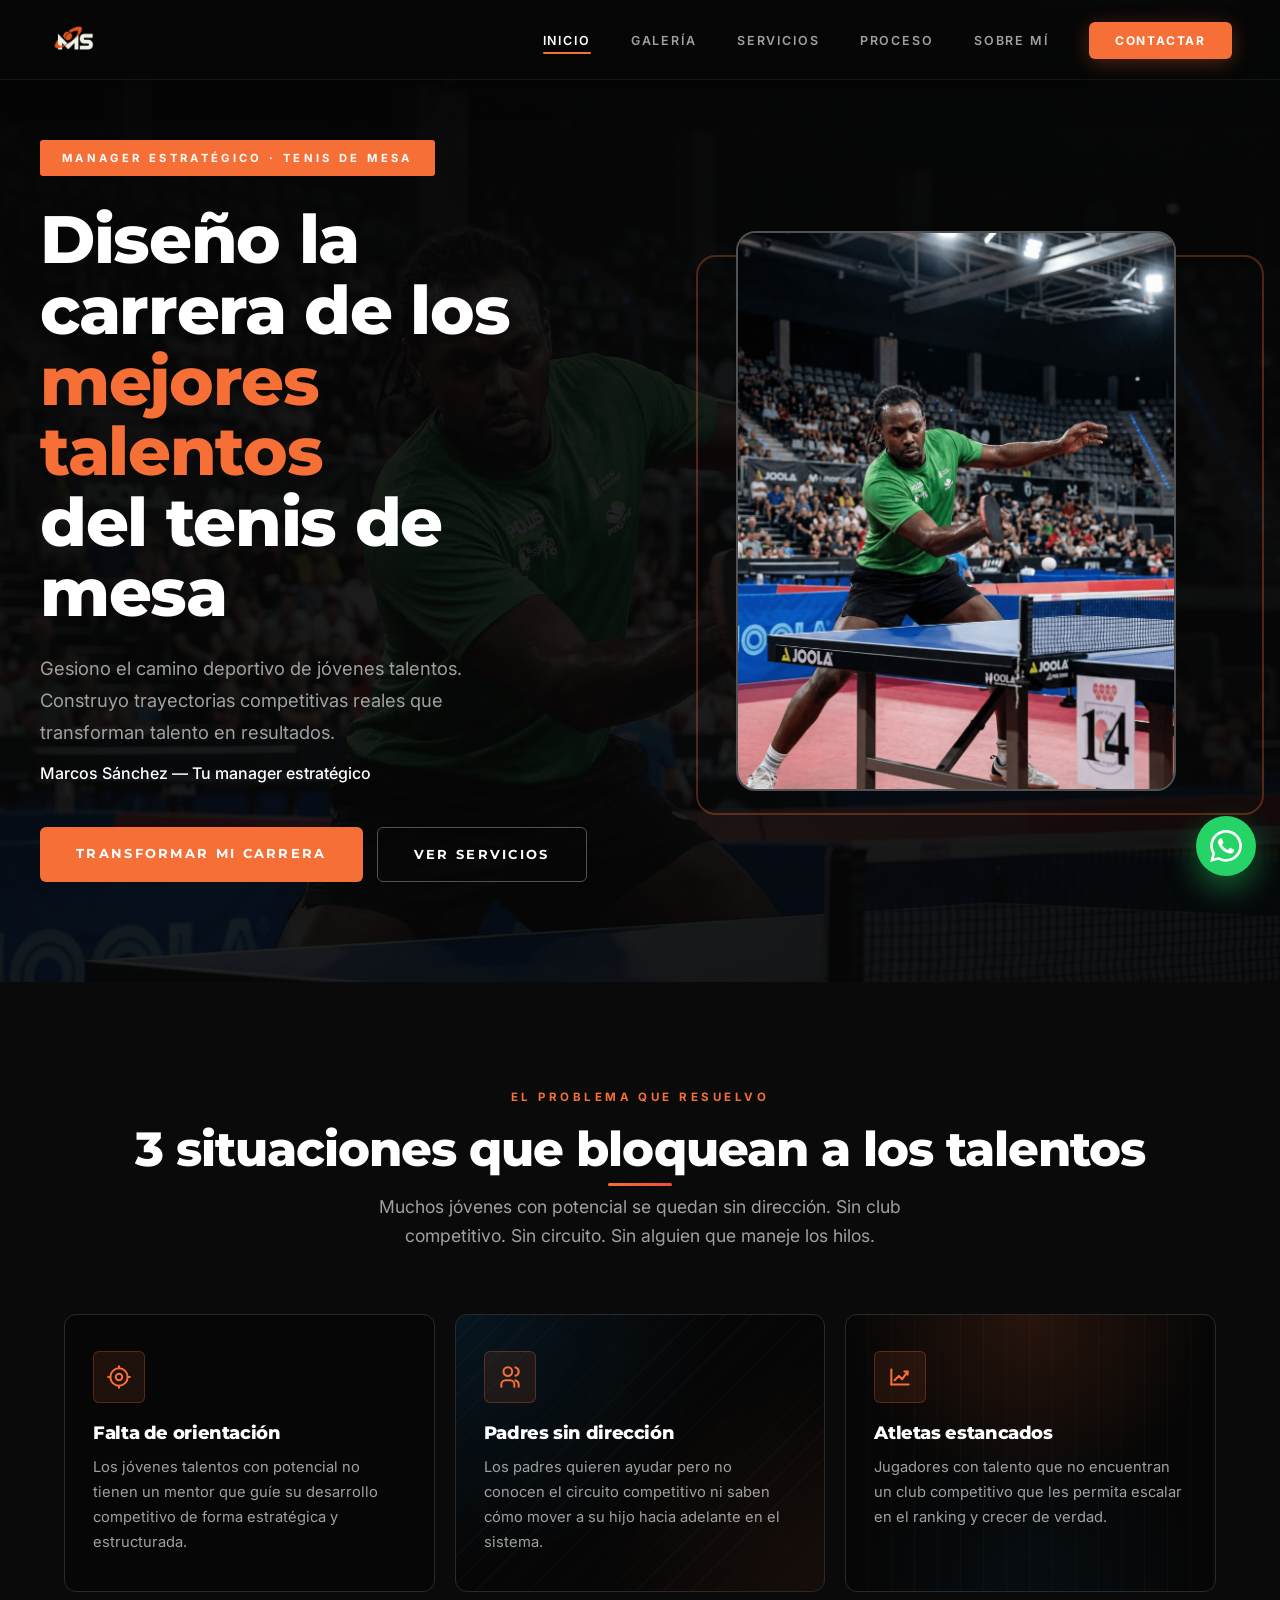
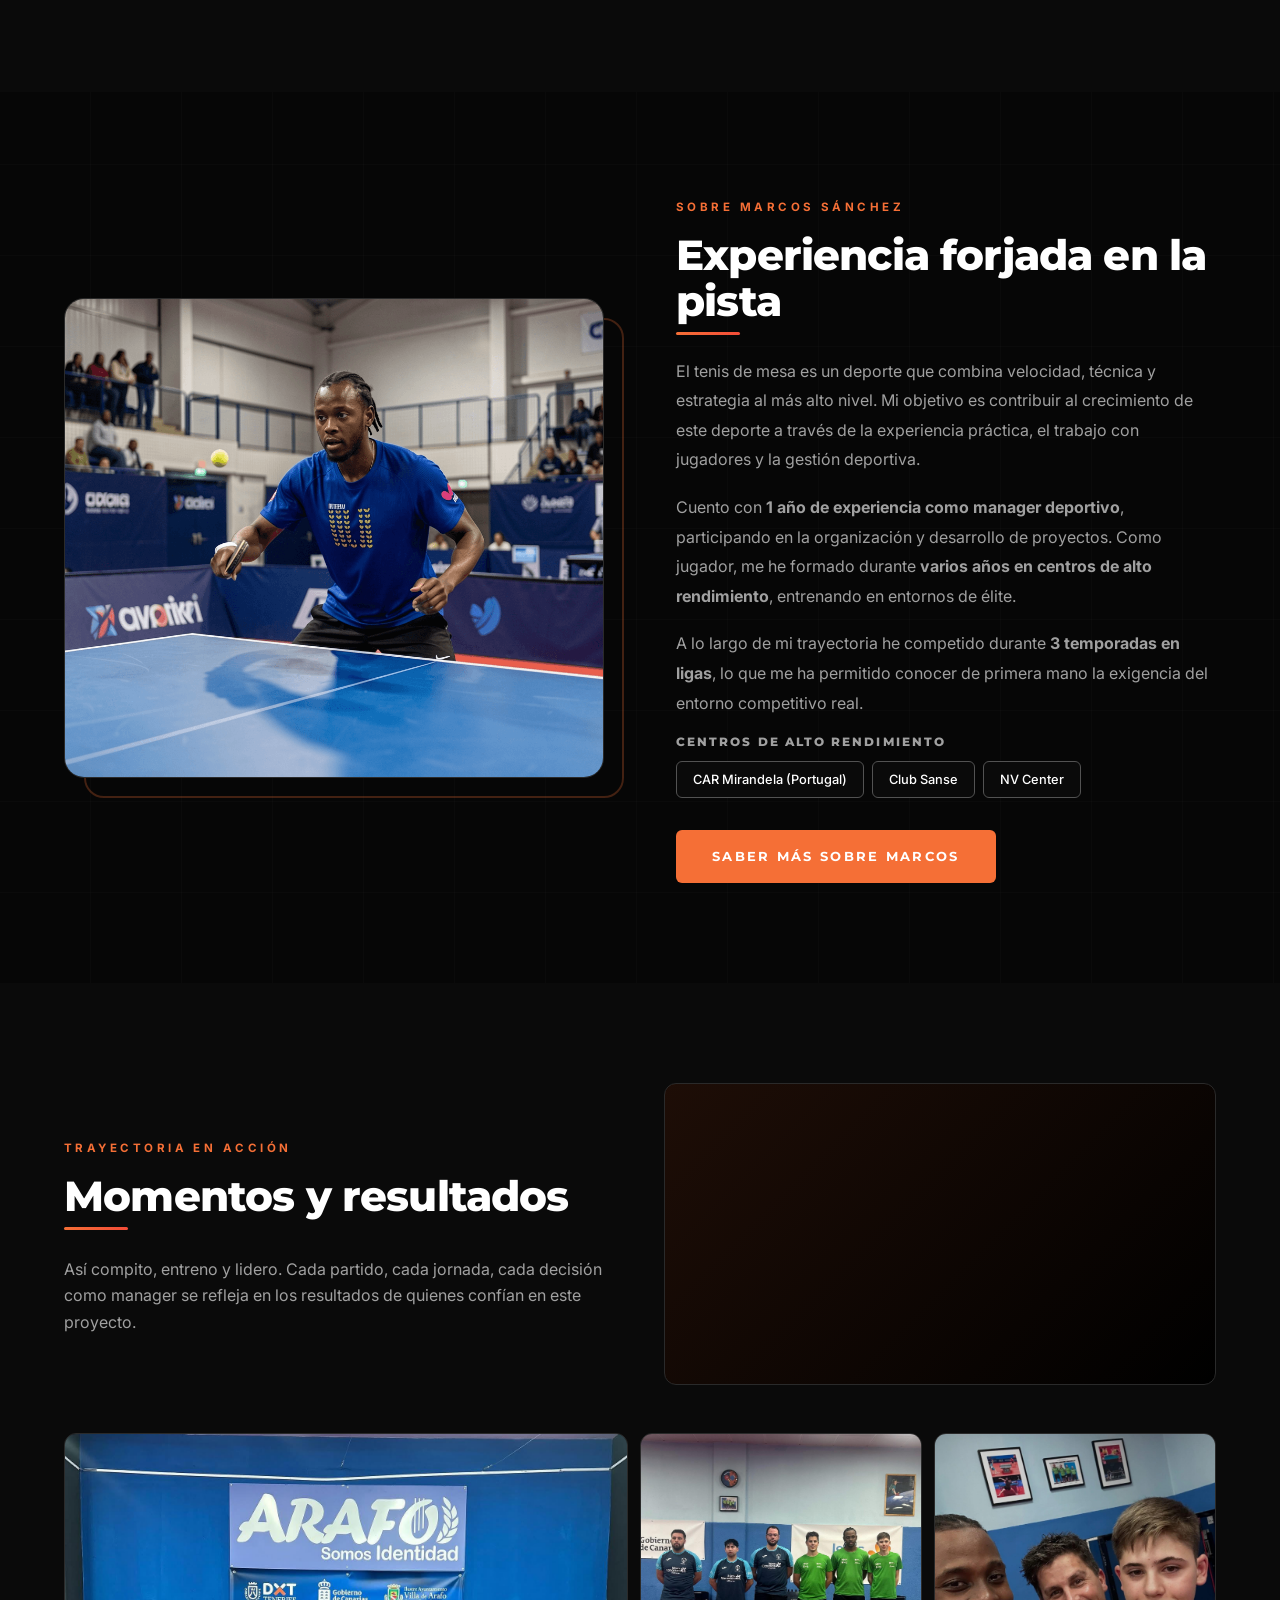
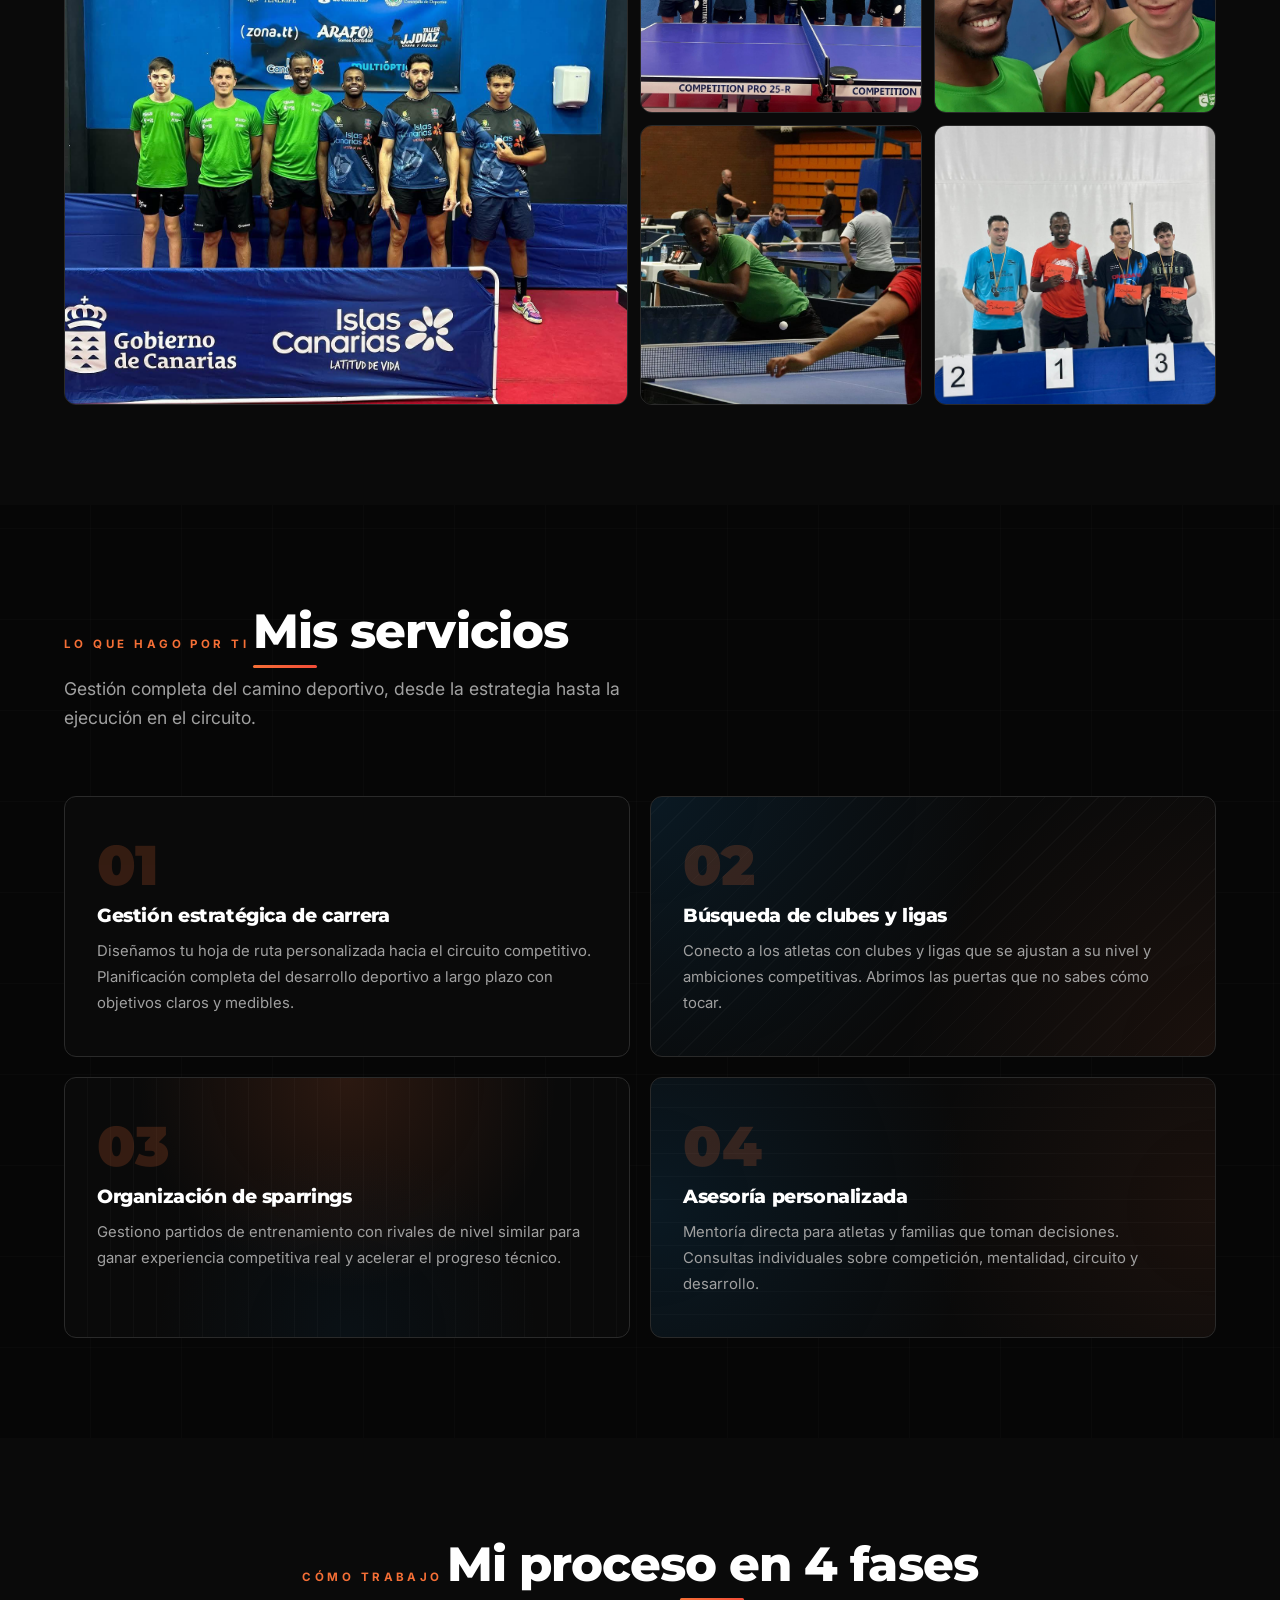
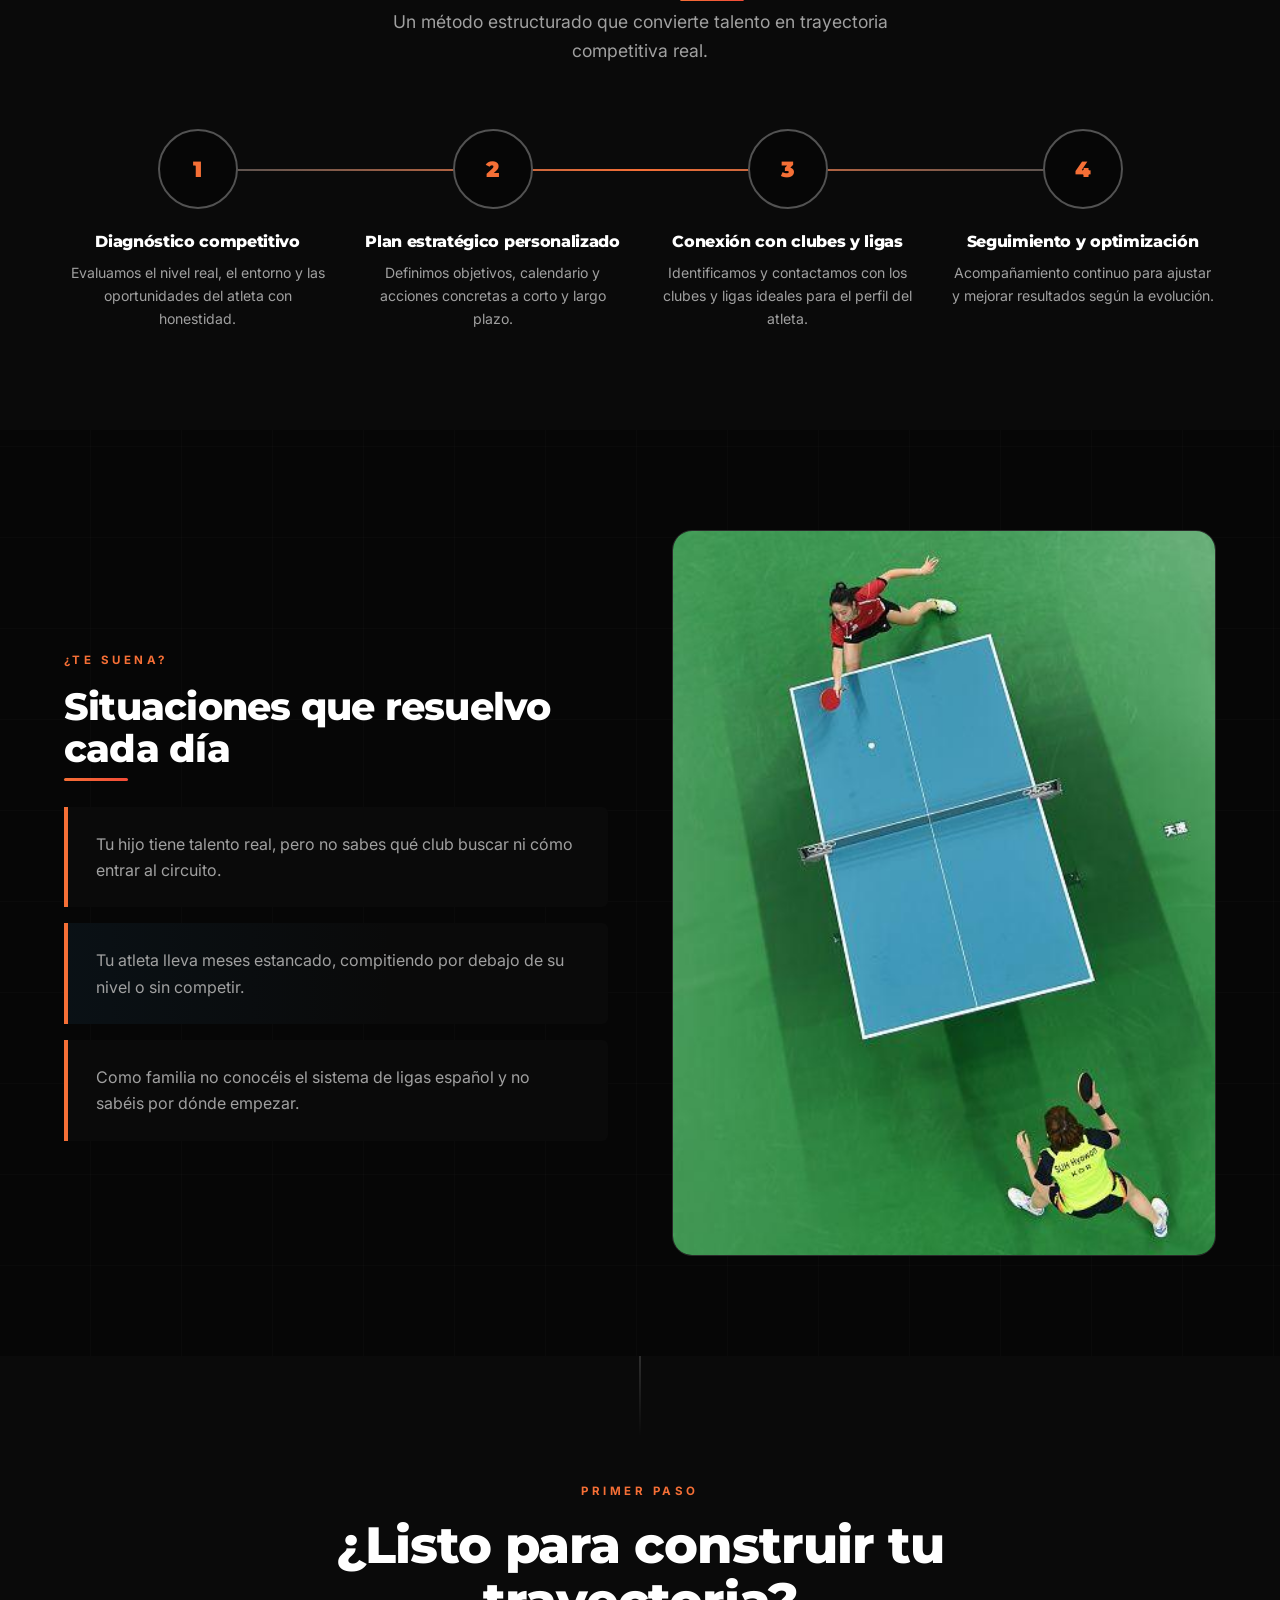
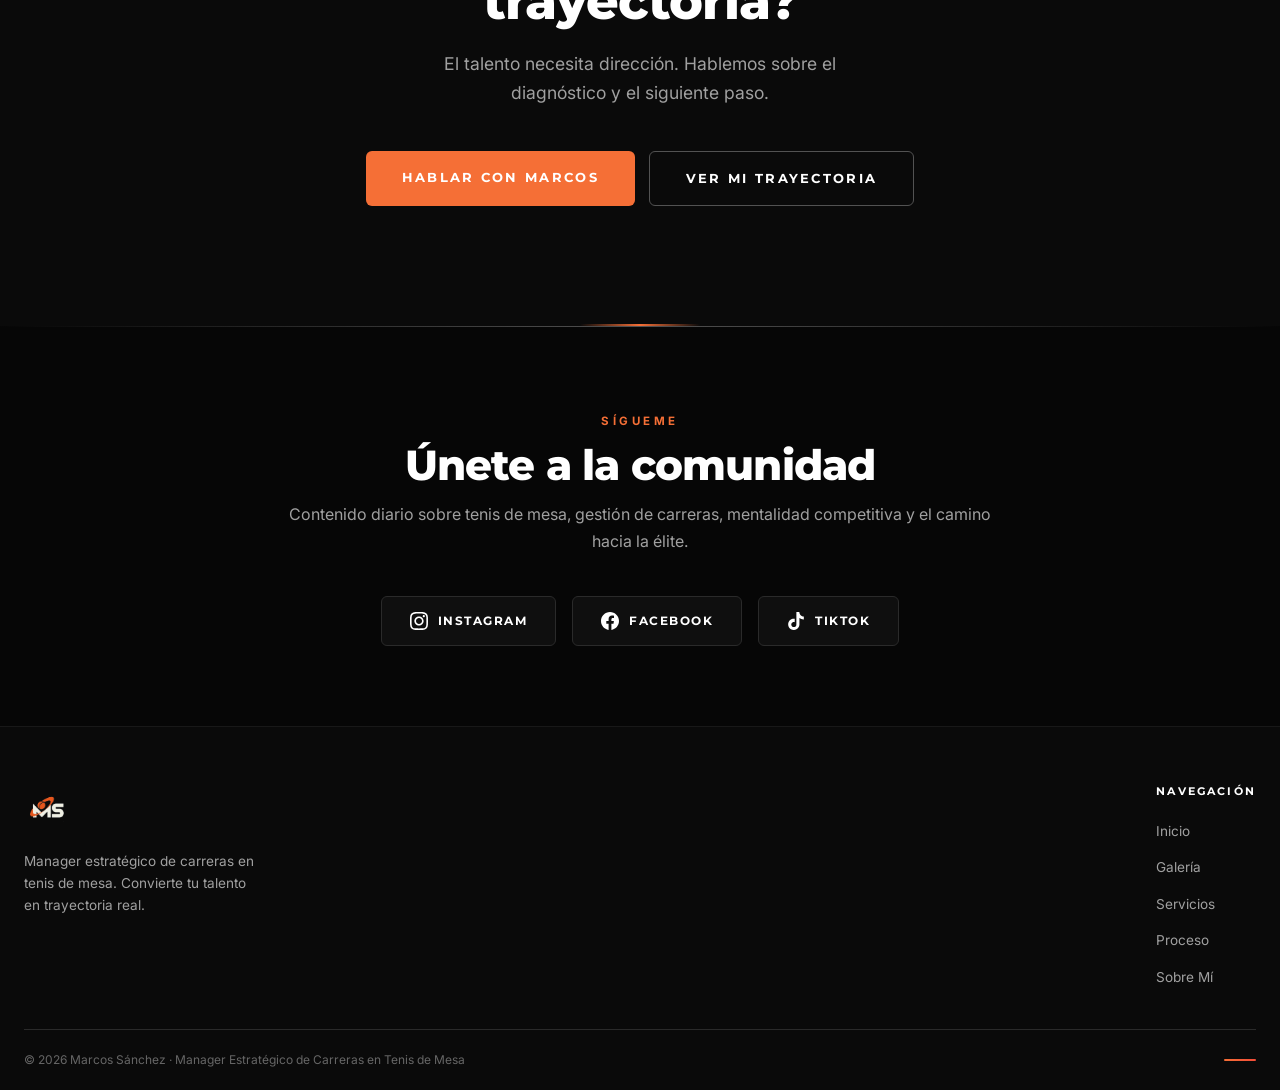
==== commit 71085390: "Optimizar imágenes y mejorar responsive del hero en móvil - Comprimir todas las imágenes (reducción " ====
--- a/index.html
+++ b/index.html
@@ -727,7 +727,7 @@
         </div>
       </div>
       <div class="hero__photo">
-        <img src="img/hero-main.png" alt="Marcos Sánchez">
+        <img src="img/hero-main.png" alt="Marcos Sánchez" loading="lazy">
       </div>
     </div>
   </section>
@@ -788,7 +788,7 @@
     <div class="container">
       <div class="experiencia__grid">
         <div class="experiencia__img-wrap reveal">
-          <img src="img/freepik__haz-una-version-profesional-de-esta-foto-realista-__49091.png" alt="Marcos Sánchez en competición">
+          <img src="img/freepik__haz-una-version-profesional-de-esta-foto-realista-__49091.png" alt="Marcos Sánchez en competición" loading="lazy">
         </div>
         <div class="experiencia__texto reveal reveal-delay-1">
           <span class="label">Sobre Marcos Sánchez</span>
@@ -956,7 +956,7 @@
         </div>
         <div class="reveal reveal-delay-1">
           <div class="angulos__img-wrap">
-            <img src="img/rio-2016.jpg" alt="Competición internacional de tenis de mesa" class="angulos__img">
+            <img src="img/rio-2016.jpg" alt="Competición internacional de tenis de mesa" class="angulos__img" loading="lazy">
           </div>
         </div>
       </div>
--- a/css/main.css
+++ b/css/main.css
@@ -0,0 +1,1126 @@
+/* ============================================================
+   MARCOS SÁNCHEZ — Manager Estratégico de Carreras
+   Tipografía: Inter (cuerpo) + Montserrat (títulos)
+   Paleta: #060606 bg | #0A0A0A section | #525252 border
+           #F56F36 accent | #F34C38 accent-hover | #FFFFFF text
+   ============================================================ */
+
+/* ── Google Fonts ─────────────────────────────────────────── */
+@import url('https://fonts.googleapis.com/css2?family=Inter:wght@300;400;500;600;700&family=Montserrat:wght@700;800;900&display=swap');
+
+/* ── Variables ────────────────────────────────────────────── */
+:root {
+  --bg:            #060606;
+  --bg-section:    #0A0A0A;
+  --bg-card:       #0f0f0f;
+  --bg-elevated:   #181818;
+  --border:        #2a2a2a;
+  --border-mid:    #525252;
+  --accent:        #F56F36;
+  --accent-alt:    #F34C38;
+  --accent-glow:   rgba(245, 111, 54, 0.18);
+  --text:          #FFFFFF;
+  --text-muted:    #A0A0A0;
+  --text-faint:    #666;
+  --radius-sm:     6px;
+  --radius-md:     12px;
+  --radius-lg:     20px;
+  --transition:    0.35s cubic-bezier(0.4, 0, 0.2, 1);
+  --shadow-accent: 0 20px 50px rgba(245, 111, 54, 0.15);
+}
+
+/* ── Reset ────────────────────────────────────────────────── */
+*, *::before, *::after { margin: 0; padding: 0; box-sizing: border-box; }
+
+html {
+  scroll-behavior: smooth;
+  font-size: 16px;
+  -webkit-text-size-adjust: 100%;
+  scroll-padding-top: 80px;
+}
+
+body {
+  font-family: 'Inter', system-ui, sans-serif;
+  background: var(--bg);
+  color: var(--text);
+  line-height: 1.65;
+  overflow-x: hidden;
+  -webkit-font-smoothing: antialiased;
+  min-width: 320px;
+}
+
+img, video, iframe { max-width: 100%; }
+
+::selection { background: var(--accent); color: #fff; }
+
+img { max-width: 100%; display: block; }
+
+a { color: var(--accent-alt); text-decoration: none; transition: color var(--transition); }
+a:hover { color: var(--accent); }
+
+/* ── Tipografía ───────────────────────────────────────────── */
+h1, h2, h3, h4, h5 {
+  font-family: 'Montserrat', sans-serif;
+  font-weight: 800;
+  line-height: 1.1;
+  letter-spacing: -0.02em;
+}
+
+.label {
+  display: inline-block;
+  font-size: 0.72rem;
+  font-weight: 700;
+  text-transform: uppercase;
+  letter-spacing: 0.3em;
+  color: var(--accent);
+  margin-bottom: 1rem;
+}
+
+/* ── Layout ───────────────────────────────────────────────── */
+.container {
+  max-width: 1200px;
+  margin: 0 auto;
+  padding: 0 24px;
+}
+
+section { padding: 100px 24px; }
+
+.section-header {
+  margin-bottom: 64px;
+}
+
+.section-header h2 {
+  font-size: clamp(2rem, 5vw, 3rem);
+  margin-bottom: 16px;
+}
+
+.section-header p {
+  font-size: 1.1rem;
+  color: var(--text-muted);
+  max-width: 560px;
+}
+
+.section-header.center {
+  text-align: center;
+}
+
+.section-header.center p {
+  margin: 0 auto;
+}
+
+/* Línea decorativa bajo títulos */
+.underline-accent {
+  display: inline-block;
+  position: relative;
+}
+
+.underline-accent::after {
+  content: '';
+  position: absolute;
+  bottom: -10px;
+  left: 0;
+  width: 64px;
+  height: 3px;
+  background: linear-gradient(90deg, var(--accent), var(--accent-alt));
+  border-radius: 2px;
+}
+
+.section-header.center .underline-accent::after {
+  left: 50%;
+  transform: translateX(-50%);
+}
+
+/* ── Nav ──────────────────────────────────────────────────── */
+.nav {
+  position: fixed;
+  top: 0; left: 0; right: 0;
+  z-index: 200;
+  height: 80px;
+  display: flex;
+  align-items: center;
+  padding: 0 48px;
+  background: rgba(6, 6, 6, 0.9);
+  backdrop-filter: blur(24px);
+  -webkit-backdrop-filter: blur(24px);
+  border-bottom: 1px solid rgba(255,255,255,0.06);
+  transition: background var(--transition), box-shadow var(--transition);
+  box-shadow: 0 1px 40px rgba(0,0,0,0.4);
+}
+
+.nav__inner {
+  max-width: 1280px;
+  margin: 0 auto;
+  width: 100%;
+  display: flex;
+  align-items: center;
+  justify-content: space-between;
+}
+
+.nav__logo {
+  display: flex;
+  align-items: center;
+}
+
+.nav__logo img {
+  height: 58px;
+  width: auto;
+  display: block;
+  mix-blend-mode: screen;
+  transition: opacity var(--transition);
+}
+
+.nav__logo img:hover { opacity: 0.85; }
+
+.nav__links {
+  display: flex;
+  gap: 40px;
+  list-style: none;
+  align-items: center;
+}
+
+.nav__links a {
+  color: var(--text-muted);
+  font-size: 0.78rem;
+  font-weight: 600;
+  text-transform: uppercase;
+  letter-spacing: 0.15em;
+  transition: color var(--transition);
+  position: relative;
+  padding-bottom: 4px;
+}
+
+.nav__links a::after {
+  content: '';
+  position: absolute;
+  bottom: -2px; left: 0;
+  width: 0; height: 2px;
+  background: var(--accent);
+  border-radius: 1px;
+  transition: width var(--transition);
+}
+
+.nav__links a:hover,
+.nav__links a.active { color: var(--text); }
+
+.nav__links a:hover::after,
+.nav__links a.active::after { width: 100%; }
+
+.nav__cta {
+  background: var(--accent) !important;
+  color: #fff !important;
+  padding: 11px 26px !important;
+  border-radius: var(--radius-sm) !important;
+  font-size: 0.75rem !important;
+  font-weight: 700 !important;
+  letter-spacing: 0.15em !important;
+  transition: all var(--transition) !important;
+  box-shadow: 0 4px 20px rgba(245,111,54,0.3);
+}
+
+.nav__cta::after { display: none !important; }
+
+.nav__cta:hover {
+  background: var(--accent-alt) !important;
+  transform: translateY(-2px) !important;
+  box-shadow: 0 8px 28px rgba(245,111,54,0.4) !important;
+  color: #fff !important;
+}
+
+/* Hamburger */
+.nav__hamburger {
+  display: none;
+  flex-direction: column;
+  gap: 5px;
+  cursor: pointer;
+  padding: 4px;
+  background: none;
+  border: none;
+}
+
+.nav__hamburger span {
+  display: block;
+  width: 24px;
+  height: 2px;
+  background: var(--text);
+  border-radius: 2px;
+  transition: all var(--transition);
+}
+
+.nav__hamburger.open span:nth-child(1) { transform: translateY(7px) rotate(45deg); }
+.nav__hamburger.open span:nth-child(2) { opacity: 0; }
+.nav__hamburger.open span:nth-child(3) { transform: translateY(-7px) rotate(-45deg); }
+
+/* Mobile menu */
+.nav__mobile {
+  display: none;
+  position: fixed;
+  top: 64px; left: 0; right: 0;
+  background: var(--bg-section);
+  border-bottom: 1px solid var(--border);
+  padding: 24px 24px 32px;
+  z-index: 199;
+  flex-direction: column;
+  gap: 4px;
+  max-height: calc(100vh - 64px);
+  overflow-y: auto;
+  box-shadow: 0 24px 48px rgba(0,0,0,0.4);
+}
+
+.nav__mobile.open { display: flex; }
+
+.nav__mobile a {
+  padding: 14px 4px !important;
+}
+
+.nav__mobile a {
+  color: var(--text-muted);
+  font-size: 1rem;
+  font-weight: 600;
+  text-transform: uppercase;
+  letter-spacing: 0.1em;
+  padding: 8px 0;
+  border-bottom: 1px solid var(--border);
+}
+
+.nav__mobile a:hover { color: var(--accent); }
+
+/* ── Botones ──────────────────────────────────────────────── */
+.btn {
+  display: inline-block;
+  font-family: 'Montserrat', sans-serif;
+  font-weight: 700;
+  font-size: 0.8rem;
+  text-transform: uppercase;
+  letter-spacing: 0.18em;
+  padding: 16px 36px;
+  border-radius: var(--radius-sm);
+  border: none;
+  cursor: pointer;
+  transition: all var(--transition);
+}
+
+.btn-primary {
+  background: var(--accent);
+  color: #fff;
+}
+
+.btn-primary:hover {
+  background: var(--accent-alt);
+  color: #fff;
+  transform: translateY(-3px);
+  box-shadow: 0 16px 40px rgba(245, 111, 54, 0.35);
+}
+
+.btn-outline {
+  background: transparent;
+  color: var(--text);
+  border: 1px solid var(--border-mid);
+}
+
+.btn-outline:hover {
+  border-color: var(--accent);
+  color: var(--accent);
+  transform: translateY(-3px);
+}
+
+/* ── Cards genéricas ──────────────────────────────────────── */
+.card {
+  background: var(--bg-card);
+  border: 1px solid var(--border);
+  border-radius: var(--radius-md);
+  padding: 36px 28px;
+  transition: all var(--transition);
+}
+
+.card:hover {
+  border-color: var(--accent);
+  transform: translateY(-6px);
+  box-shadow: var(--shadow-accent);
+}
+
+/* ── Tags / badges ────────────────────────────────────────── */
+.badge {
+  display: inline-flex;
+  align-items: center;
+  gap: 8px;
+  background: var(--bg-elevated);
+  border: 1px solid var(--border);
+  padding: 8px 20px;
+  border-radius: 100px;
+  font-size: 0.72rem;
+  font-weight: 600;
+  text-transform: uppercase;
+  letter-spacing: 0.2em;
+  color: var(--text-muted);
+  margin-bottom: 28px;
+}
+
+.badge .dot {
+  width: 7px; height: 7px;
+  background: var(--accent);
+  border-radius: 50%;
+  animation: pulse 2s infinite;
+}
+
+@keyframes pulse {
+  0%, 100% { opacity: 1; }
+  50% { opacity: 0.3; }
+}
+
+/* ── Stats row ────────────────────────────────────────────── */
+.stats-row {
+  display: grid;
+  grid-template-columns: repeat(4, 1fr);
+  gap: 1px;
+  background: var(--border);
+  border-radius: var(--radius-md);
+  overflow: hidden;
+}
+
+.stat-item {
+  background: var(--bg-card);
+  padding: 40px 28px;
+  text-align: center;
+  transition: background var(--transition);
+}
+
+.stat-item:hover { background: var(--bg-elevated); }
+
+.stat-item__number {
+  font-family: 'Montserrat', sans-serif;
+  font-size: clamp(2rem, 4vw, 2.8rem);
+  font-weight: 900;
+  color: var(--accent);
+  line-height: 1;
+  margin-bottom: 8px;
+}
+
+.stat-item__label {
+  font-size: 0.72rem;
+  color: var(--text-muted);
+  text-transform: uppercase;
+  letter-spacing: 0.15em;
+}
+
+/* ── Reveal animation ─────────────────────────────────────── */
+.reveal {
+  opacity: 0;
+  transform: translateY(36px);
+  transition: opacity 0.8s ease, transform 0.8s ease;
+}
+
+.reveal.visible {
+  opacity: 1;
+  transform: translateY(0);
+}
+
+.reveal-delay-1 { transition-delay: 0.1s; }
+.reveal-delay-2 { transition-delay: 0.2s; }
+.reveal-delay-3 { transition-delay: 0.3s; }
+.reveal-delay-4 { transition-delay: 0.4s; }
+
+/* ── Lightbox ─────────────────────────────────────────────── */
+.lightbox {
+  display: none;
+  position: fixed;
+  inset: 0;
+  z-index: 9999;
+  align-items: center;
+  justify-content: center;
+  background: rgba(0, 0, 0, 0.96);
+  padding: 40px;
+  cursor: pointer;
+}
+
+.lightbox.active { display: flex; animation: lb-in 0.2s ease; }
+
+@keyframes lb-in { from { opacity: 0; } to { opacity: 1; } }
+
+.lightbox__img {
+  max-width: 90vw;
+  max-height: 90vh;
+  border-radius: var(--radius-md);
+  box-shadow: 0 40px 100px rgba(0,0,0,0.7);
+  cursor: default;
+  animation: lb-zoom 0.3s cubic-bezier(0.23, 1, 0.32, 1);
+}
+
+@keyframes lb-zoom {
+  from { transform: scale(0.88); opacity: 0; }
+  to   { transform: scale(1);    opacity: 1; }
+}
+
+.lightbox__close {
+  position: absolute;
+  top: 24px; right: 28px;
+  width: 48px; height: 48px;
+  display: flex; align-items: center; justify-content: center;
+  font-size: 1.6rem;
+  color: var(--text-muted);
+  background: var(--bg-card);
+  border: 1px solid var(--border);
+  border-radius: 50%;
+  cursor: pointer;
+  transition: all var(--transition);
+  line-height: 1;
+}
+
+.lightbox__close:hover { color: var(--text); background: var(--bg-elevated); }
+
+/* ── Redes sociales CTA ───────────────────────────────────── */
+.redes {
+  background: var(--bg);
+  padding: 80px 24px;
+  text-align: center;
+  position: relative;
+  overflow: hidden;
+}
+
+.redes::before {
+  content: '';
+  position: absolute;
+  top: 0; left: 0; right: 0;
+  height: 1px;
+  background: linear-gradient(90deg, transparent, var(--border-mid), transparent);
+}
+
+.redes__inner {
+  max-width: 720px;
+  margin: 0 auto;
+}
+
+.redes__inner .label { margin-bottom: 12px; }
+
+.redes__inner h2 {
+  font-size: clamp(1.8rem, 4vw, 2.6rem);
+  margin-bottom: 12px;
+}
+
+.redes__inner p {
+  color: var(--text-muted);
+  font-size: 1rem;
+  margin-bottom: 40px;
+  line-height: 1.7;
+}
+
+.redes__grid {
+  display: flex;
+  justify-content: center;
+  gap: 16px;
+  flex-wrap: wrap;
+}
+
+.red-btn {
+  display: inline-flex;
+  align-items: center;
+  gap: 10px;
+  padding: 14px 28px;
+  border-radius: var(--radius-sm);
+  border: 1px solid var(--border);
+  background: var(--bg-card);
+  color: var(--text);
+  font-family: 'Montserrat', sans-serif;
+  font-size: 0.78rem;
+  font-weight: 700;
+  text-transform: uppercase;
+  letter-spacing: 0.12em;
+  transition: all var(--transition);
+  text-decoration: none;
+}
+
+.red-btn svg {
+  width: 18px; height: 18px;
+  flex-shrink: 0;
+  transition: transform var(--transition);
+}
+
+.red-btn:hover {
+  transform: translateY(-4px);
+  color: #fff;
+}
+
+.red-btn:hover svg { transform: scale(1.15); }
+
+.red-btn--instagram:hover {
+  background: linear-gradient(135deg, #833ab4, #fd1d1d, #fcb045);
+  border-color: transparent;
+  box-shadow: 0 12px 32px rgba(253,29,29,0.25);
+}
+
+.red-btn--facebook:hover {
+  background: #1877f2;
+  border-color: transparent;
+  box-shadow: 0 12px 32px rgba(24,119,242,0.25);
+}
+
+.red-btn--tiktok:hover {
+  background: #010101;
+  border-color: #69c9d0;
+  box-shadow: 0 12px 32px rgba(105,201,208,0.2);
+}
+
+/* ── Footer ───────────────────────────────────────────────── */
+.footer {
+  background: var(--bg-section);
+  border-top: 1px solid rgba(255,255,255,0.06);
+  padding: 0 24px;
+}
+
+.footer__top {
+  max-width: 1280px;
+  margin: 0 auto;
+  padding: 56px 0 40px;
+  display: flex;
+  align-items: flex-start;
+  justify-content: space-between;
+  gap: 40px;
+  flex-wrap: wrap;
+  border-bottom: 1px solid var(--border);
+}
+
+.footer__brand {}
+
+.footer__logo {
+  display: block;
+  margin-bottom: 16px;
+}
+
+.footer__logo img {
+  height: 52px;
+  width: auto;
+  mix-blend-mode: screen;
+}
+
+.footer__tagline {
+  color: var(--text-muted);
+  font-size: 0.85rem;
+  line-height: 1.6;
+  max-width: 240px;
+}
+
+.footer__nav {
+  display: flex;
+  gap: 64px;
+  flex-wrap: wrap;
+}
+
+.footer__nav-group {}
+
+.footer__nav-title {
+  font-family: 'Montserrat', sans-serif;
+  font-size: 0.68rem;
+  font-weight: 700;
+  text-transform: uppercase;
+  letter-spacing: 0.2em;
+  color: var(--text);
+  margin-bottom: 16px;
+}
+
+.footer__links {
+  display: flex;
+  flex-direction: column;
+  gap: 10px;
+  list-style: none;
+}
+
+.footer__links a {
+  color: var(--text-muted);
+  font-size: 0.85rem;
+  font-weight: 400;
+  transition: color var(--transition);
+}
+
+.footer__links a:hover { color: var(--accent); }
+
+.footer__bottom {
+  max-width: 1280px;
+  margin: 0 auto;
+  padding: 20px 0;
+  display: flex;
+  align-items: center;
+  justify-content: space-between;
+  flex-wrap: wrap;
+  gap: 12px;
+}
+
+.footer__copy {
+  color: var(--text-faint);
+  font-size: 0.75rem;
+}
+
+.footer__accent-line {
+  width: 32px; height: 2px;
+  background: linear-gradient(90deg, var(--accent), var(--accent-alt));
+  border-radius: 1px;
+}
+
+/* ── Galería grid ─────────────────────────────────────────── */
+.gallery-grid {
+  display: grid;
+  grid-template-columns: 2fr 1fr 1fr;
+  grid-template-rows: 280px 280px;
+  gap: 12px;
+}
+
+.gallery-grid .photo:first-child {
+  grid-column: 1;
+  grid-row: 1 / 3;
+}
+
+.photo {
+  position: relative;
+  border-radius: var(--radius-md);
+  overflow: hidden;
+  cursor: pointer;
+  border: 1px solid var(--border);
+  background: var(--bg-card);
+}
+
+.photo img {
+  width: 100%; height: 100%;
+  object-fit: cover;
+  transition: transform 0.6s cubic-bezier(0.23, 1, 0.32, 1);
+}
+
+.photo:hover img { transform: scale(1.06); }
+
+.photo__overlay {
+  position: absolute;
+  inset: 0;
+  background: linear-gradient(to top, rgba(0,0,0,0.65) 0%, transparent 55%);
+  opacity: 0;
+  display: flex;
+  align-items: flex-end;
+  padding: 20px;
+  transition: opacity var(--transition);
+}
+
+.photo:hover .photo__overlay { opacity: 1; }
+
+.photo__overlay span {
+  font-size: 0.75rem;
+  font-weight: 700;
+  text-transform: uppercase;
+  letter-spacing: 0.15em;
+  color: #fff;
+}
+
+/* ── Botón flotante de WhatsApp ───────────────────────────── */
+.wa-float {
+  position: fixed;
+  bottom: 24px;
+  right: 24px;
+  z-index: 250;
+  width: 60px;
+  height: 60px;
+  border-radius: 50%;
+  background: #25D366;
+  display: flex;
+  align-items: center;
+  justify-content: center;
+  color: #fff;
+  text-decoration: none;
+  box-shadow: 0 12px 32px rgba(37, 211, 102, 0.45), 0 0 0 0 rgba(37, 211, 102, 0.55);
+  transition: transform var(--transition), box-shadow var(--transition);
+  animation: wa-pulse 2.4s ease-out infinite;
+}
+
+.wa-float:hover {
+  transform: translateY(-3px) scale(1.05);
+  box-shadow: 0 16px 40px rgba(37, 211, 102, 0.6);
+  color: #fff;
+}
+
+.wa-float svg {
+  width: 32px;
+  height: 32px;
+  fill: currentColor;
+}
+
+.wa-float__tooltip {
+  position: absolute;
+  right: calc(100% + 12px);
+  top: 50%;
+  transform: translateY(-50%);
+  background: var(--bg-card);
+  border: 1px solid var(--border);
+  color: var(--text);
+  font-family: 'Montserrat', sans-serif;
+  font-size: 0.72rem;
+  font-weight: 700;
+  text-transform: uppercase;
+  letter-spacing: 0.12em;
+  padding: 9px 14px;
+  border-radius: var(--radius-sm);
+  white-space: nowrap;
+  opacity: 0;
+  pointer-events: none;
+  transition: opacity var(--transition), transform var(--transition);
+}
+
+.wa-float:hover .wa-float__tooltip {
+  opacity: 1;
+  transform: translateY(-50%) translateX(-4px);
+}
+
+@keyframes wa-pulse {
+  0%   { box-shadow: 0 12px 32px rgba(37, 211, 102, 0.45), 0 0 0 0 rgba(37, 211, 102, 0.55); }
+  70%  { box-shadow: 0 12px 32px rgba(37, 211, 102, 0.45), 0 0 0 18px rgba(37, 211, 102, 0); }
+  100% { box-shadow: 0 12px 32px rgba(37, 211, 102, 0.45), 0 0 0 0 rgba(37, 211, 102, 0); }
+}
+
+@media (max-width: 540px) {
+  .wa-float { width: 54px; height: 54px; bottom: 18px; right: 18px; }
+  .wa-float svg { width: 28px; height: 28px; }
+  .wa-float__tooltip { display: none; }
+}
+
+@media (prefers-reduced-motion: reduce) {
+  .wa-float { animation: none; }
+}
+
+/* ══════════════════════════════════════════════════════════════
+   TEXTURAS — inspiradas en el tablero ITTF
+   Azul de mesa + bola naranja + grano + líneas de red
+   ══════════════════════════════════════════════════════════════ */
+:root {
+  --table-blue:    #0a4d7a;
+  --table-blue-deep: #062a45;
+  --ball-glow:     rgba(245, 111, 54, 0.14);
+  --ball-glow-soft: rgba(245, 111, 54, 0.07);
+  --grain:         rgba(255, 255, 255, 0.022);
+  --grain-strong:  rgba(255, 255, 255, 0.04);
+  --net-line:      rgba(255, 255, 255, 0.05);
+  --table-tint:    rgba(10, 77, 122, 0.22);
+  --table-tint-soft: rgba(10, 77, 122, 0.10);
+}
+
+/* Línea sutil tipo "red" en el borde superior de tarjetas */
+.problema__card,
+.servicio,
+.hito,
+.colaboracion-box {
+  background-color: var(--bg-card);
+  background-image:
+    radial-gradient(circle at 100% 0%, var(--ball-glow), transparent 45%),
+    radial-gradient(circle at 0% 100%, var(--table-tint), transparent 60%),
+    repeating-linear-gradient(45deg, transparent 0 18px, var(--grain) 18px 19px);
+}
+
+.problema__card:nth-child(2),
+.servicio:nth-child(2),
+.hito:nth-child(2) {
+  background-image:
+    radial-gradient(circle at 0% 0%, var(--table-tint), transparent 55%),
+    radial-gradient(circle at 100% 100%, var(--ball-glow-soft), transparent 50%),
+    repeating-linear-gradient(-45deg, transparent 0 18px, var(--grain) 18px 19px);
+}
+
+.problema__card:nth-child(3),
+.servicio:nth-child(3),
+.hito:nth-child(3) {
+  background-image:
+    radial-gradient(circle at 50% 0%, var(--ball-glow), transparent 55%),
+    radial-gradient(circle at 50% 100%, var(--table-tint-soft), transparent 50%),
+    repeating-linear-gradient(90deg, transparent 0 22px, var(--grain) 22px 23px);
+}
+
+.servicio:nth-child(4),
+.hito:nth-child(4) {
+  background-image:
+    radial-gradient(circle at 0% 50%, var(--table-tint), transparent 55%),
+    radial-gradient(circle at 100% 50%, var(--ball-glow-soft), transparent 50%),
+    repeating-linear-gradient(0deg, transparent 0 22px, var(--grain) 22px 23px);
+}
+
+.hito:nth-child(5) {
+  background-image:
+    radial-gradient(circle at 100% 100%, var(--ball-glow), transparent 50%),
+    repeating-linear-gradient(135deg, transparent 0 16px, var(--grain) 16px 17px);
+}
+
+.hito:nth-child(6) {
+  background-image:
+    radial-gradient(circle at 0% 50%, var(--table-tint), transparent 60%),
+    radial-gradient(circle at 100% 50%, var(--ball-glow-soft), transparent 50%),
+    repeating-linear-gradient(45deg, transparent 0 14px, var(--grain) 14px 15px);
+}
+
+/* Stats con tinte azul de mesa */
+.stat-item {
+  background-image:
+    radial-gradient(circle at 50% 0%, var(--table-tint-soft), transparent 65%);
+}
+
+.stat-item:hover {
+  background-image:
+    radial-gradient(circle at 50% 0%, var(--table-tint), transparent 65%);
+}
+
+/* Pasos del proceso — bola naranja en cada número */
+.paso__num {
+  background-image:
+    radial-gradient(circle at 30% 30%, rgba(255,255,255,0.08), transparent 55%),
+    radial-gradient(circle at 70% 70%, var(--ball-glow), transparent 60%);
+}
+
+/* Lista de ángulos con tinte alterno */
+.angulos__list li:nth-child(even) {
+  background-image:
+    linear-gradient(90deg, var(--table-tint-soft) 0%, transparent 60%);
+}
+
+/* Tarjetas de metodología (trayectoria) */
+.metod__card-body {
+  background-image:
+    radial-gradient(circle at 100% 0%, var(--ball-glow), transparent 50%),
+    linear-gradient(180deg, #0d2638 0%, var(--bg-section) 100%) !important;
+}
+
+.metod__card:nth-child(2) .metod__card-body {
+  background-image:
+    radial-gradient(circle at 0% 100%, var(--table-tint), transparent 55%),
+    linear-gradient(180deg, #1a1411 0%, var(--bg-section) 100%) !important;
+}
+
+.metod__card:nth-child(3) .metod__card-body {
+  background-image:
+    radial-gradient(circle at 50% 0%, var(--ball-glow-soft), transparent 60%),
+    linear-gradient(180deg, #102836 0%, var(--bg-section) 100%) !important;
+}
+
+/* Caja de colaboración con doble tinte */
+.colaboracion-box {
+  background-image:
+    radial-gradient(circle at 90% 10%, var(--ball-glow), transparent 45%),
+    radial-gradient(circle at 10% 90%, var(--table-tint), transparent 55%),
+    repeating-linear-gradient(45deg, transparent 0 24px, var(--grain) 24px 25px),
+    linear-gradient(135deg, var(--bg) 0%, #0e1822 100%) !important;
+}
+
+/* Secciones con fondo de "mesa" */
+.problema,
+.proceso,
+.cta-final,
+.galeria,
+.metodologia,
+.hitos {
+  background-image:
+    radial-gradient(ellipse 600px 320px at 85% 15%, var(--ball-glow-soft), transparent 70%),
+    radial-gradient(ellipse 500px 280px at 10% 85%, var(--table-tint-soft), transparent 70%);
+}
+
+/* Cuadrícula tipo "court" para secciones claras */
+.experiencia,
+.servicios,
+.angulos,
+.bio-section,
+.video-section {
+  position: relative;
+}
+
+.experiencia::before,
+.servicios::before,
+.angulos::before,
+.bio-section::before,
+.video-section::before {
+  content: '';
+  position: absolute;
+  inset: 0;
+  pointer-events: none;
+  background-image:
+    repeating-linear-gradient(0deg, transparent 0 90px, var(--grain) 90px 91px),
+    repeating-linear-gradient(90deg, transparent 0 90px, var(--grain) 90px 91px);
+  z-index: 0;
+  opacity: 0.7;
+}
+
+.experiencia > .container,
+.servicios > .container,
+.angulos > .container,
+.bio-section > .container,
+.video-section > .container {
+  position: relative;
+  z-index: 1;
+}
+
+/* Línea central tipo "red" decorativa para CTA */
+.cta-final::after,
+.cta-page::after {
+  content: '';
+  position: absolute;
+  bottom: 0; left: 50%;
+  transform: translateX(-50%);
+  width: 120px; height: 2px;
+  background: linear-gradient(90deg, transparent, var(--accent), transparent);
+  border-radius: 2px;
+}
+
+/* Hover refuerza el brillo de la bola */
+.problema__card:hover,
+.servicio:hover,
+.hito:hover {
+  background-image:
+    radial-gradient(circle at 100% 0%, rgba(245,111,54,0.22), transparent 50%),
+    radial-gradient(circle at 0% 100%, rgba(10, 77, 122, 0.32), transparent 60%),
+    repeating-linear-gradient(45deg, transparent 0 18px, var(--grain-strong) 18px 19px);
+}
+
+/* ══════════════════════════════════════════════════════════════
+   RESPONSIVE — breakpoints
+     ≥1024 desktop
+     ≤1024 tablet landscape
+     ≤900  tablet portrait
+     ≤768  mobile L
+     ≤540  mobile M
+     ≤380  mobile S
+   ══════════════════════════════════════════════════════════════ */
+
+/* Tablet landscape */
+@media (max-width: 1024px) {
+  section { padding: 80px 20px; }
+  .nav { padding: 0 24px; height: 72px; }
+  .nav__logo img { height: 50px; }
+  .nav__links { gap: 28px; }
+  .nav__links a { font-size: 0.72rem; letter-spacing: 0.1em; }
+
+  .container { padding: 0 20px; }
+
+  .stats-row { grid-template-columns: repeat(4, 1fr); }
+  .stat-item { padding: 28px 16px; }
+  .stat-item__number { font-size: 1.8rem; }
+  .stat-item__label { font-size: 0.65rem; letter-spacing: 0.1em; }
+}
+
+/* Mobile L — Hamburger active */
+@media (max-width: 768px) {
+  .nav__links, .nav__cta { display: none; }
+  .nav__hamburger { display: flex; }
+  .nav { padding: 0 20px; height: 64px; }
+  .nav__logo img { height: 48px; }
+
+  html { scroll-padding-top: 64px; }
+
+  section { padding: 56px 18px; }
+
+  .section-header { margin-bottom: 40px; }
+  .section-header h2 { font-size: clamp(1.4rem, 5.5vw, 1.85rem); }
+  .section-header p { font-size: 0.92rem; }
+
+  .label { font-size: 0.65rem; letter-spacing: 0.22em; }
+
+  .badge { font-size: 0.65rem; letter-spacing: 0.16em; padding: 6px 16px; }
+
+  .btn {
+    padding: 13px 22px;
+    font-size: 0.68rem;
+    letter-spacing: 0.12em;
+    max-width: 100%;
+    word-break: break-word;
+  }
+
+  .stats-row { grid-template-columns: repeat(2, 1fr); }
+  .stat-item { padding: 28px 16px; }
+
+  /* Galería */
+  .gallery-grid {
+    grid-template-columns: 1fr 1fr;
+    grid-template-rows: auto;
+    gap: 10px;
+  }
+
+  .gallery-grid .photo:first-child {
+    grid-column: 1 / -1;
+    grid-row: auto;
+    height: 240px;
+  }
+
+  .gallery-grid .photo { height: 160px; }
+
+  /* Lightbox */
+  .lightbox { padding: 16px; }
+  .lightbox__close { top: 12px; right: 12px; width: 40px; height: 40px; font-size: 1.4rem; }
+
+  /* Footer */
+  .footer { padding: 0 20px; }
+  .footer__top {
+    flex-direction: column;
+    gap: 32px;
+    padding: 44px 0 32px;
+  }
+  .footer__nav { gap: 28px 40px; }
+  .footer__bottom {
+    justify-content: center;
+    flex-direction: column;
+    text-align: center;
+    padding: 18px 0;
+  }
+  .footer__logo img { height: 50px; }
+  .footer__tagline { max-width: 100%; font-size: 0.82rem; }
+
+  /* Redes */
+  .redes { padding: 64px 20px; }
+  .redes__inner h2 { font-size: clamp(1.5rem, 5vw, 1.9rem); }
+  .redes__grid { gap: 12px; }
+  .red-btn {
+    flex: 1 1 calc(33.333% - 8px);
+    justify-content: center;
+    min-width: 140px;
+    padding: 12px 18px;
+    font-size: 0.7rem;
+    letter-spacing: 0.1em;
+  }
+}
+
+/* Mobile M */
+@media (max-width: 540px) {
+  section { padding: 48px 16px; }
+
+  .nav { padding: 0 16px; height: 60px; }
+  .nav__logo img { height: 44px; }
+  html { scroll-padding-top: 60px; }
+  .nav__mobile { top: 60px; padding: 24px 22px; }
+
+  .section-header h2 { font-size: clamp(1.25rem, 6.5vw, 1.6rem); }
+  .section-header p { font-size: 0.88rem; }
+
+  .gallery-grid {
+    grid-template-columns: 1fr;
+    gap: 10px;
+  }
+
+  .gallery-grid .photo,
+  .gallery-grid .photo:first-child { height: 220px; }
+
+  .stats-row { grid-template-columns: repeat(2, 1fr); }
+  .stat-item { padding: 22px 12px; }
+  .stat-item__number { font-size: 1.6rem; }
+
+  /* Botones más cómodos para tap — anchos automáticos, no full width */
+  .btn {
+    width: auto;
+    display: inline-block;
+    text-align: center;
+    padding: 12px 22px;
+    font-size: 0.66rem;
+    letter-spacing: 0.1em;
+  }
+
+  .footer { padding: 0 16px; }
+  .footer__nav { gap: 24px 32px; }
+  .footer__nav-group { flex: 1 1 100%; }
+  .red-btn {
+    flex: 1 1 100%;
+    min-width: 0;
+  }
+
+  .lightbox { padding: 8px; }
+}
+
+/* Mobile S */
+@media (max-width: 380px) {
+  .nav__logo img { height: 40px; }
+  .footer__nav { gap: 22px; }
+  .stats-row { grid-template-columns: 1fr 1fr; }
+  .stat-item__number { font-size: 1.4rem; }
+}
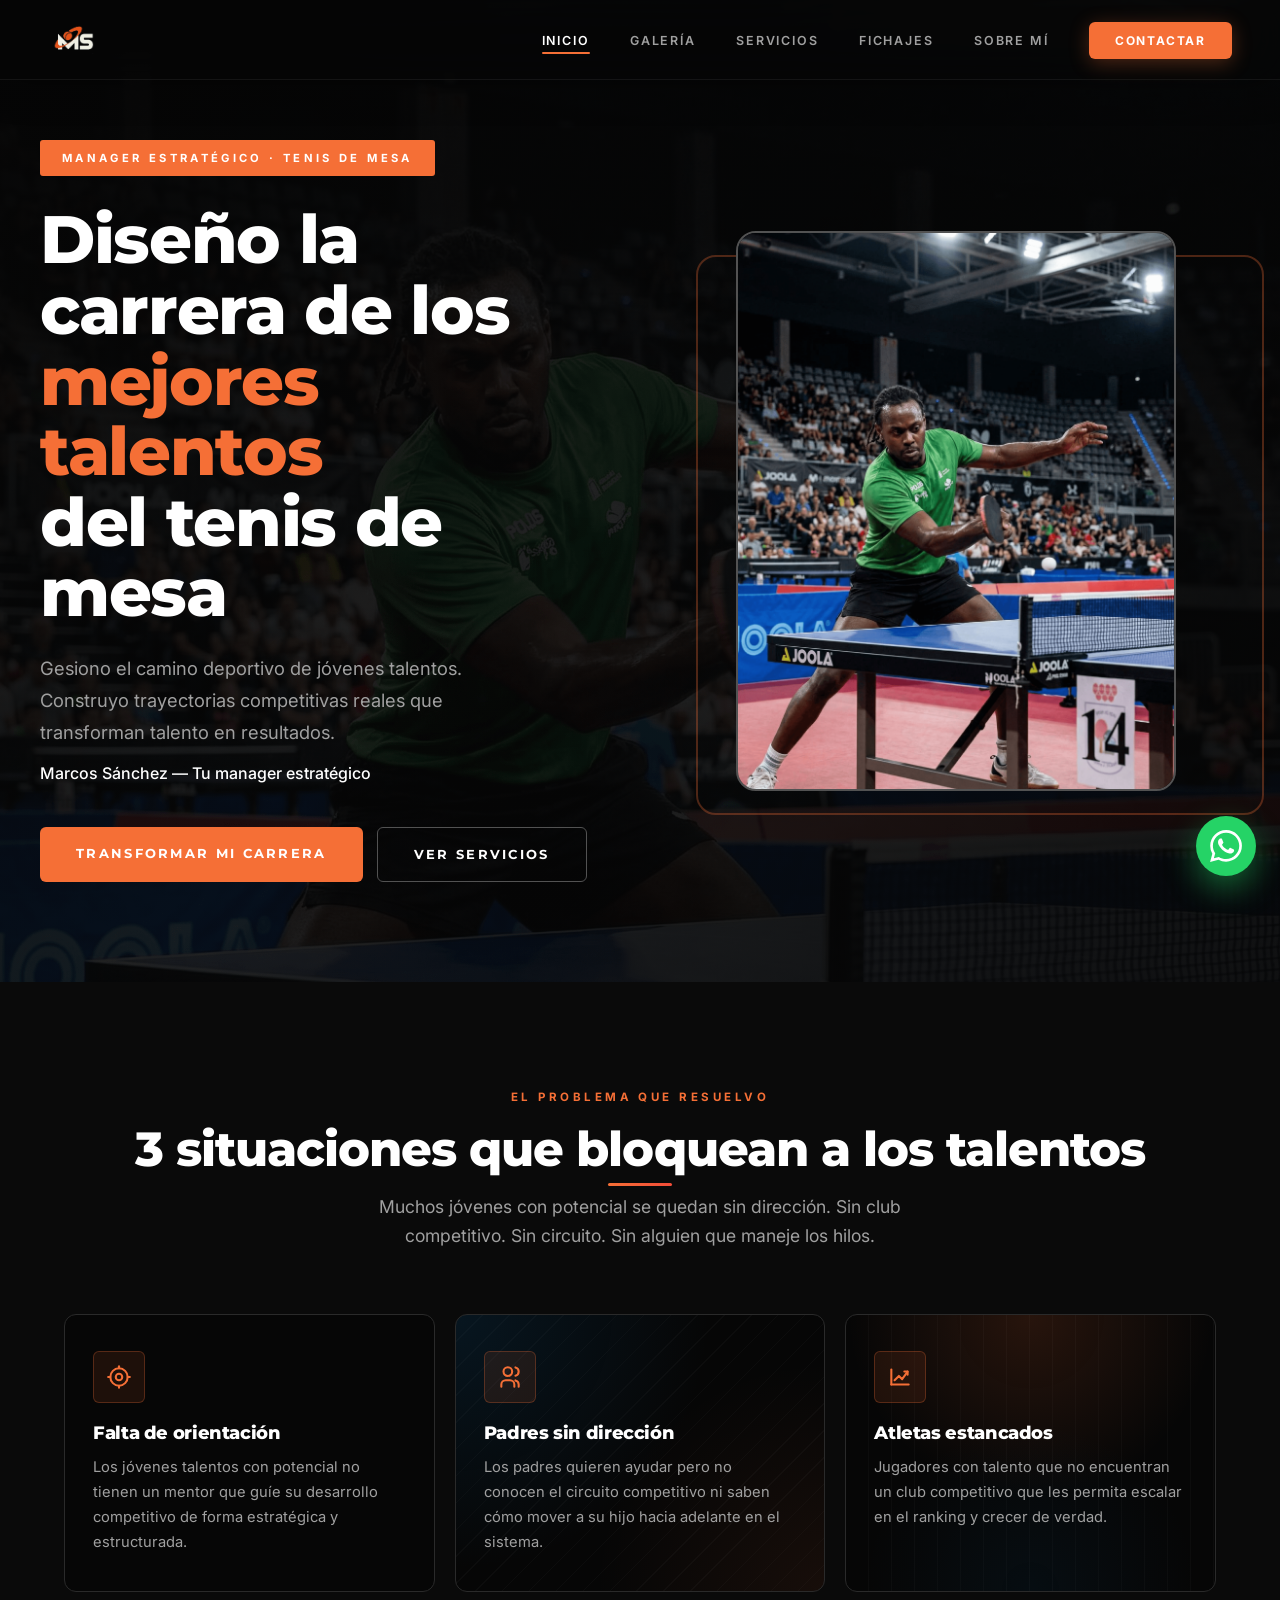
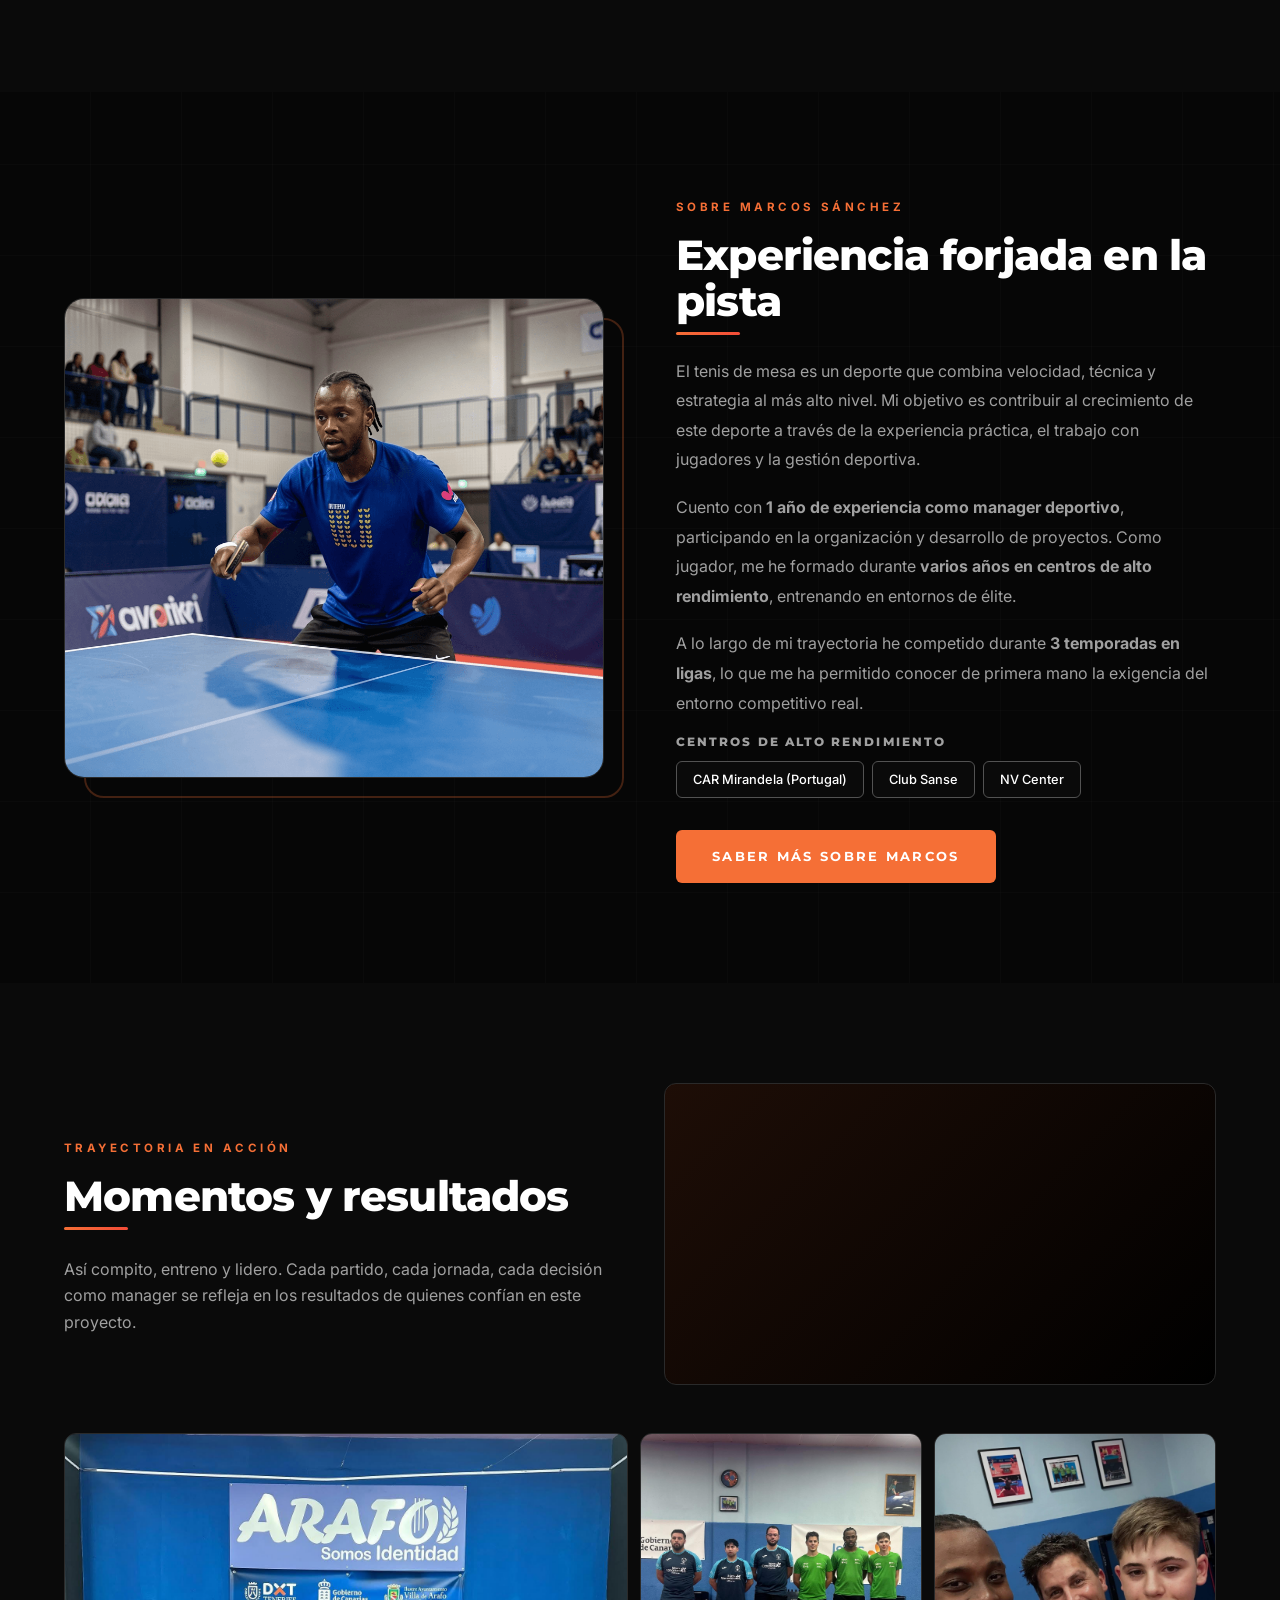
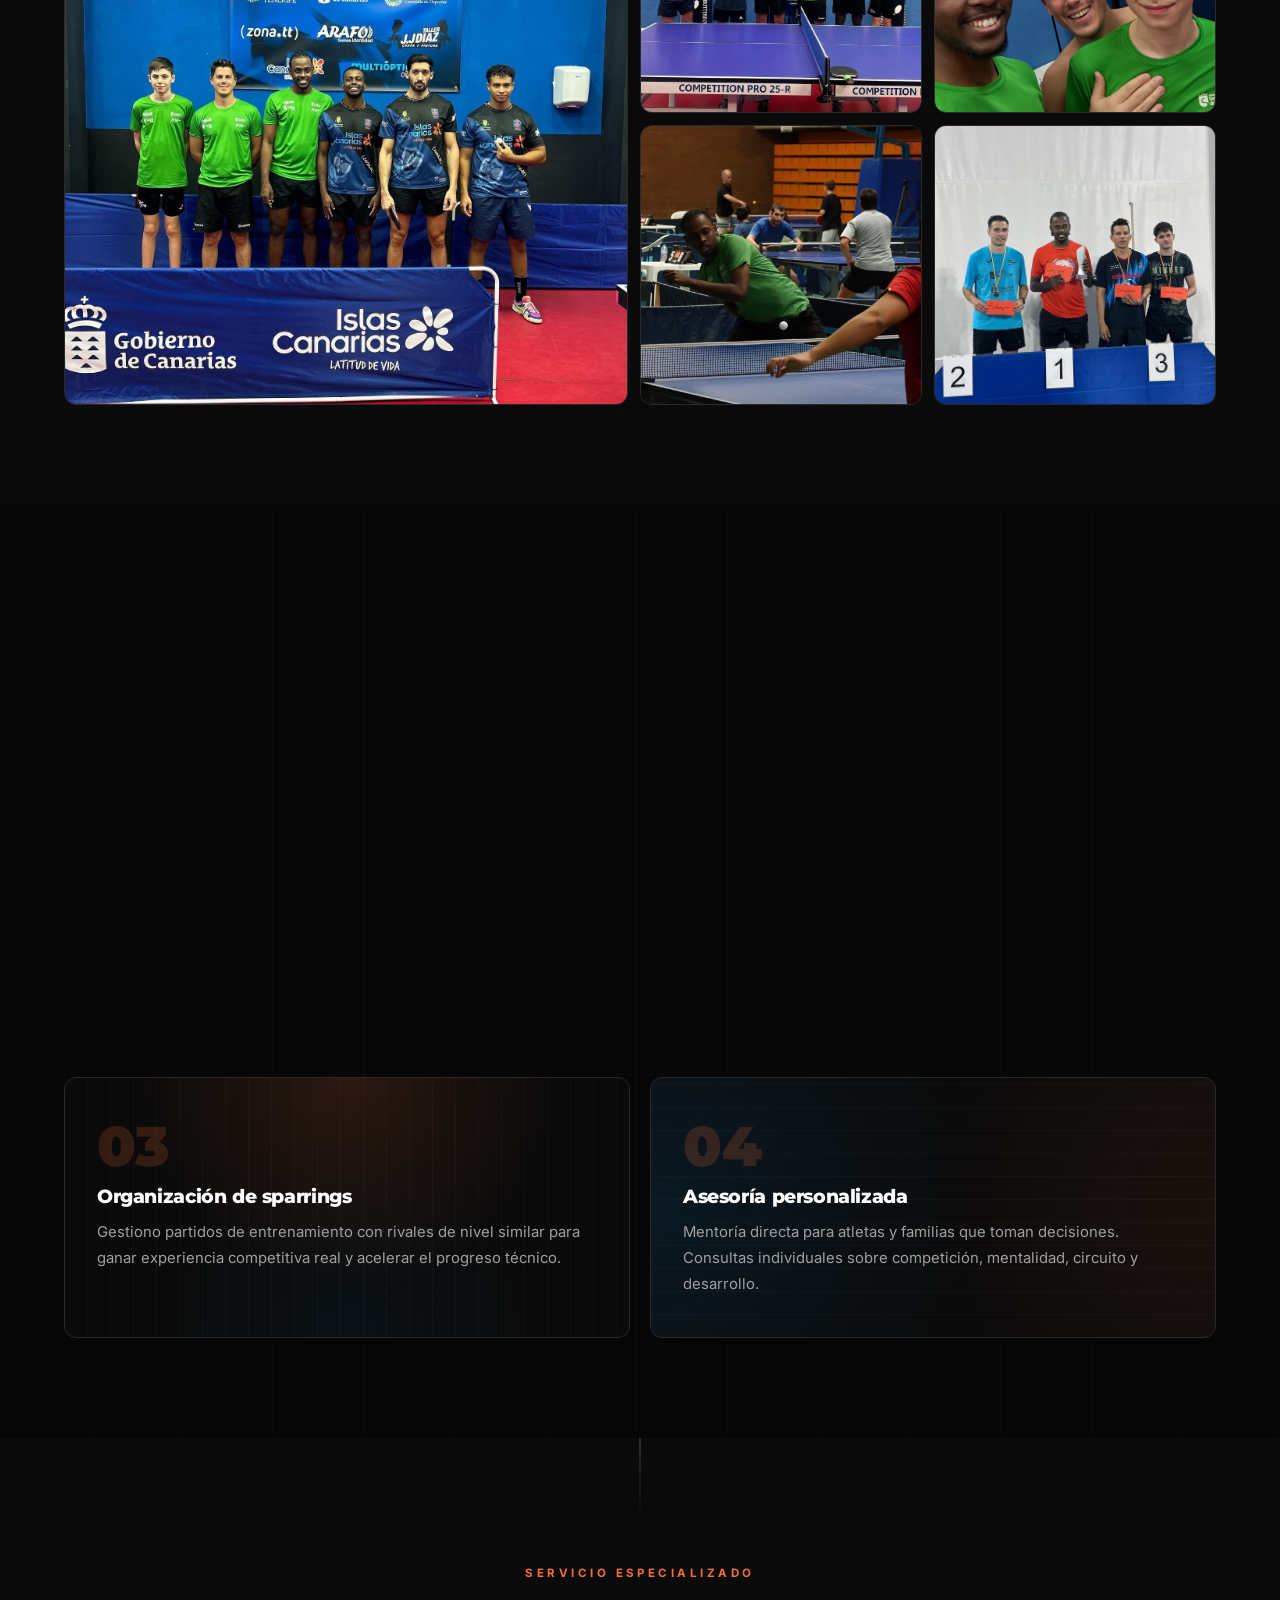
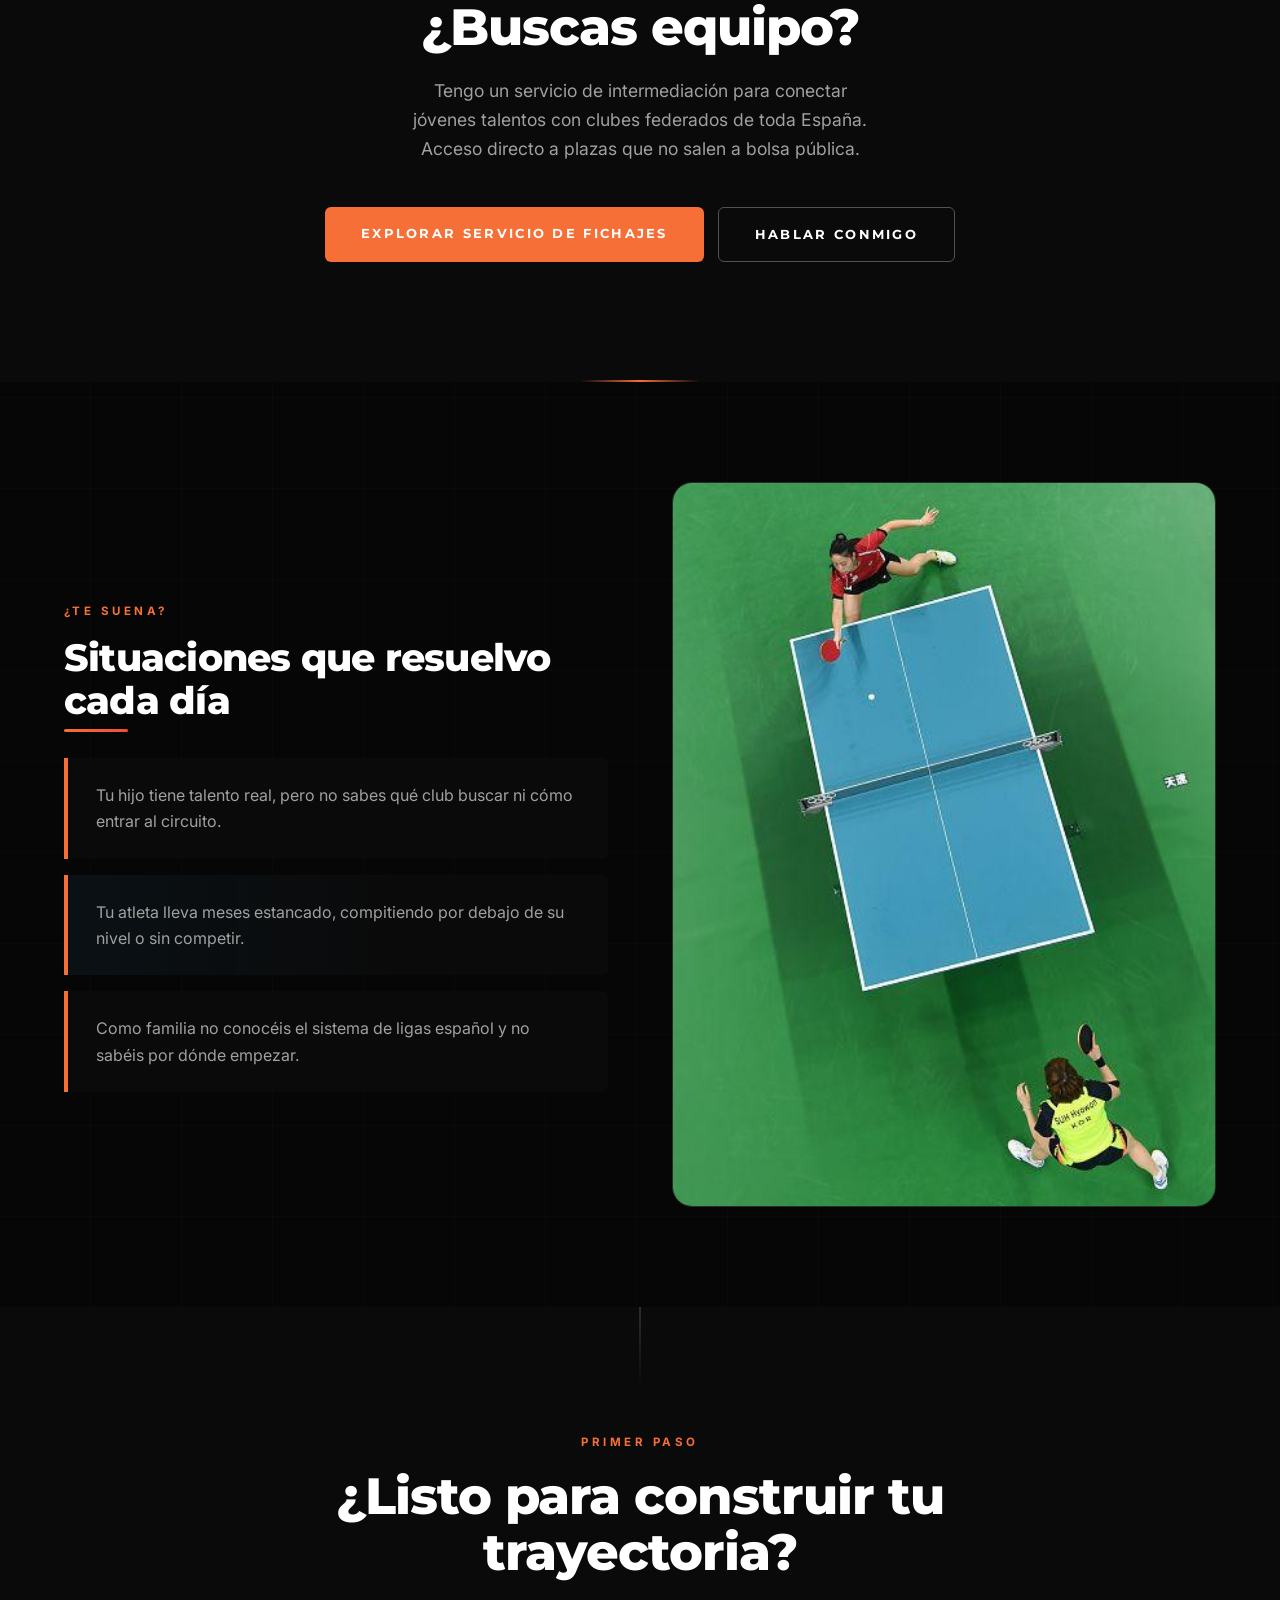
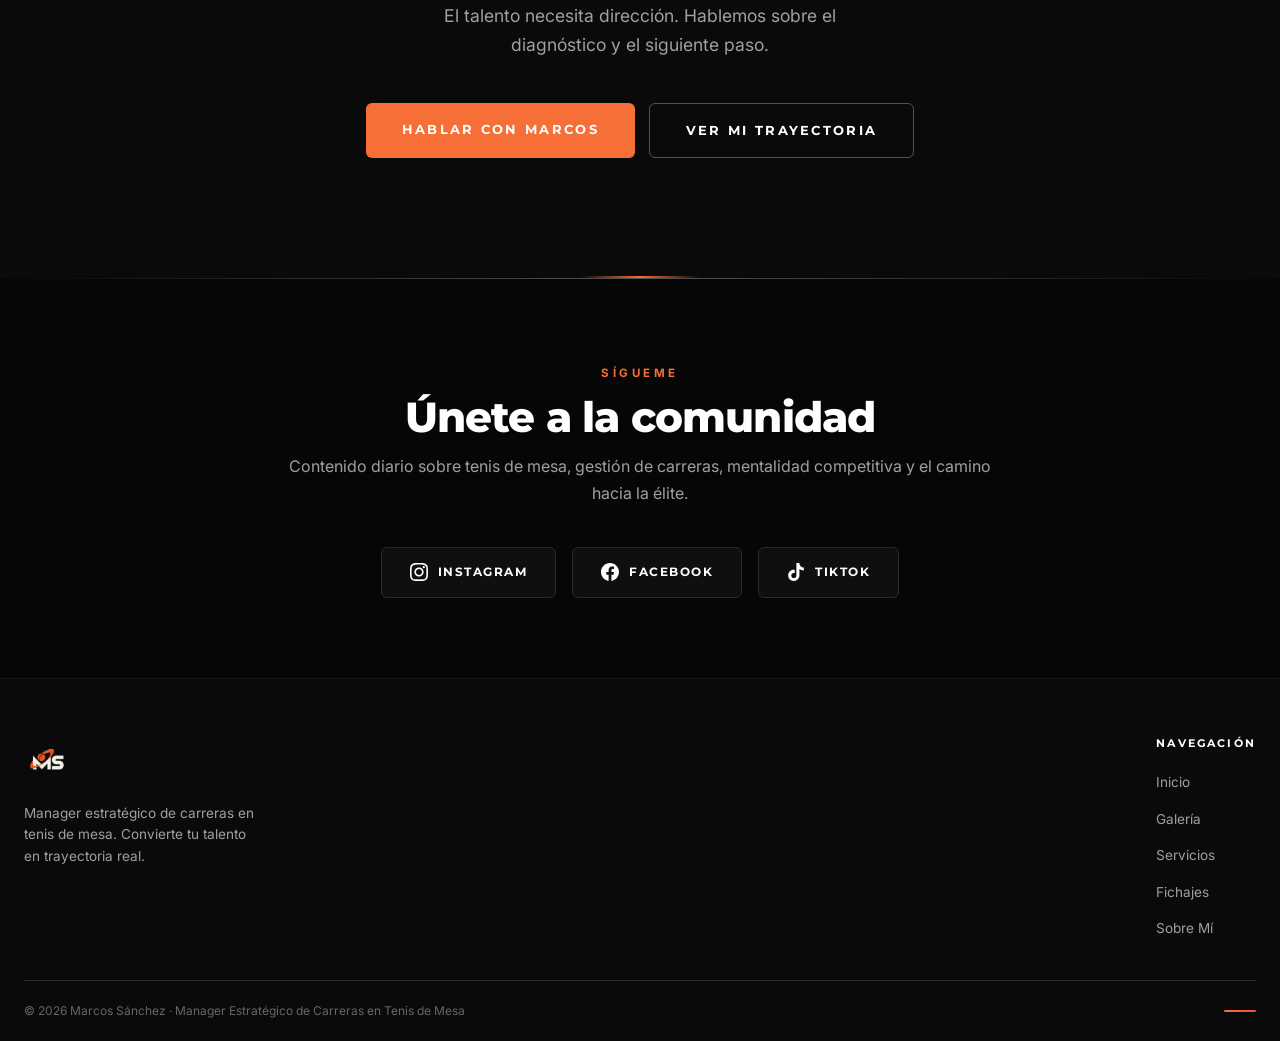
==== commit 0cc0bee3: "Arreglar efectos hover/touch en móviles - Envolver estilos :hover en @media (hover: hover) para desk" ====
--- a/index.html
+++ b/index.html
@@ -158,13 +158,23 @@
       transition: transform var(--transition);
     }
 
-    .problema__card:hover {
+    @media (hover: hover) {
+      .problema__card:hover {
+        border-color: var(--accent);
+        transform: translateY(-6px);
+        box-shadow: var(--shadow-accent);
+      }
+
+      .problema__card:hover::before { transform: scaleX(1); }
+    }
+
+    .problema__card.active {
       border-color: var(--accent);
       transform: translateY(-6px);
       box-shadow: var(--shadow-accent);
     }
 
-    .problema__card:hover::before { transform: scaleX(1); }
+    .problema__card.active::before { transform: scaleX(1); }
 
     .problema__icon {
       width: 52px; height: 52px;
@@ -364,13 +374,23 @@
       transition: transform var(--transition);
     }
 
-    .servicio:hover {
+    @media (hover: hover) {
+      .servicio:hover {
+        border-color: var(--accent);
+        transform: translateY(-6px);
+        box-shadow: var(--shadow-accent);
+      }
+
+      .servicio:hover::before { transform: scaleY(1); }
+    }
+
+    .servicio.active {
       border-color: var(--accent);
       transform: translateY(-6px);
       box-shadow: var(--shadow-accent);
     }
 
-    .servicio:hover::before { transform: scaleY(1); }
+    .servicio.active::before { transform: scaleY(1); }
 
     .servicio__num {
       font-family: 'Montserrat', sans-serif;
@@ -436,7 +456,16 @@
       transition: all var(--transition);
     }
 
-    .paso:hover .paso__num {
+    @media (hover: hover) {
+      .paso:hover .paso__num {
+        border-color: var(--accent);
+        background: var(--accent);
+        color: #fff;
+        box-shadow: 0 8px 24px rgba(245,111,54,0.35);
+      }
+    }
+
+    .paso.active .paso__num {
       border-color: var(--accent);
       background: var(--accent);
       color: #fff;
@@ -481,7 +510,13 @@
       transition: transform 0.6s cubic-bezier(0.23, 1, 0.32, 1);
     }
 
-    .angulos__img-wrap:hover .angulos__img {
+    @media (hover: hover) {
+      .angulos__img-wrap:hover .angulos__img {
+        transform: scale(1.04);
+      }
+    }
+
+    .angulos__img-wrap.active .angulos__img {
       transform: scale(1.04);
     }
 
@@ -501,9 +536,18 @@
       color: var(--text-muted);
       line-height: 1.65;
       transition: all var(--transition);
-    }
-
-    .angulos__list li:hover {
+      cursor: pointer;
+    }
+
+    @media (hover: hover) {
+      .angulos__list li:hover {
+        background: rgba(245, 111, 54, 0.08);
+        color: var(--text);
+        transform: translateX(8px);
+      }
+    }
+
+    .angulos__list li.active {
       background: rgba(245, 111, 54, 0.08);
       color: var(--text);
       transform: translateX(8px);
@@ -684,7 +728,7 @@
         <li><a href="#inicio">Inicio</a></li>
         <li><a href="#galeria">Galería</a></li>
         <li><a href="#servicios">Servicios</a></li>
-        <li><a href="#proceso">Proceso</a></li>
+        <li><a href="fichajes.html">Fichajes</a></li>
         <li><a href="trayectoria.html">Sobre Mí</a></li>
         <li><a href="#contacto" class="nav__cta">Contactar</a></li>
       </ul>
@@ -698,7 +742,7 @@
     <a href="#inicio">Inicio</a>
     <a href="#galeria">Galería</a>
     <a href="#servicios">Servicios</a>
-    <a href="#proceso">Proceso</a>
+    <a href="fichajes.html">Fichajes</a>
     <a href="trayectoria.html">Sobre Mí</a>
     <a href="#contacto">Contactar</a>
   </nav>
@@ -906,34 +950,16 @@
     </div>
   </section>
 
-  <!-- ══ PROCESO ════════════════════════════════════════════ -->
-  <section class="proceso" id="proceso">
+  <!-- ══ CTA FICHAJES ════════════════════════════════════════ -->
+  <section class="cta-final" id="fichajes-cta">
     <div class="container">
-      <div class="section-header center reveal">
-        <span class="label">Cómo trabajo</span>
-        <h2 class="underline-accent">Mi proceso en 4 fases</h2>
-        <p>Un método estructurado que convierte talento en trayectoria competitiva real.</p>
-      </div>
-      <div class="proceso__grid">
-        <div class="paso reveal reveal-delay-1">
-          <div class="paso__num">1</div>
-          <h3>Diagnóstico competitivo</h3>
-          <p>Evaluamos el nivel real, el entorno y las oportunidades del atleta con honestidad.</p>
-        </div>
-        <div class="paso reveal reveal-delay-2">
-          <div class="paso__num">2</div>
-          <h3>Plan estratégico personalizado</h3>
-          <p>Definimos objetivos, calendario y acciones concretas a corto y largo plazo.</p>
-        </div>
-        <div class="paso reveal reveal-delay-3">
-          <div class="paso__num">3</div>
-          <h3>Conexión con clubes y ligas</h3>
-          <p>Identificamos y contactamos con los clubes y ligas ideales para el perfil del atleta.</p>
-        </div>
-        <div class="paso reveal reveal-delay-4">
-          <div class="paso__num">4</div>
-          <h3>Seguimiento y optimización</h3>
-          <p>Acompañamiento continuo para ajustar y mejorar resultados según la evolución.</p>
+      <div class="reveal">
+        <span class="label">Servicio especializado</span>
+        <h2>¿Buscas equipo?</h2>
+        <p>Tengo un servicio de intermediación para conectar jóvenes talentos con clubes federados de toda España. Acceso directo a plazas que no salen a bolsa pública.</p>
+        <div class="cta-final__btns">
+          <a href="fichajes.html" class="btn btn-primary">Explorar servicio de fichajes</a>
+          <a href="#contacto" class="btn btn-outline">Hablar conmigo</a>
         </div>
       </div>
     </div>
@@ -971,7 +997,7 @@
         <h2>¿Listo para construir tu trayectoria?</h2>
         <p>El talento necesita dirección. Hablemos sobre el diagnóstico y el siguiente paso.</p>
         <div class="cta-final__btns">
-          <a href="https://wa.me/34614448067?text=Hola%20Marcos%2C%20me%20interesa%20saber%20m%C3%A1s%20sobre%20tus%20servicios" target="_blank" rel="noopener" class="btn btn-primary">Hablar con Marcos</a>
+          <a href="fichajes.html#contacto" class="btn btn-primary">Hablar con Marcos</a>
           <a href="trayectoria.html" class="btn btn-outline">Ver mi trayectoria</a>
         </div>
       </div>
@@ -1017,7 +1043,7 @@
             <li><a href="#inicio">Inicio</a></li>
             <li><a href="#galeria">Galería</a></li>
             <li><a href="#servicios">Servicios</a></li>
-            <li><a href="#proceso">Proceso</a></li>
+            <li><a href="fichajes.html">Fichajes</a></li>
             <li><a href="trayectoria.html">Sobre Mí</a></li>
           </ul>
         </div>
--- a/css/main.css
+++ b/css/main.css
@@ -169,7 +169,9 @@
   transition: opacity var(--transition);
 }
 
-.nav__logo img:hover { opacity: 0.85; }
+@media (hover: hover) {
+  .nav__logo img:hover { opacity: 0.85; }
+}
 
 .nav__links {
   display: flex;
@@ -199,10 +201,12 @@
   transition: width var(--transition);
 }
 
-.nav__links a:hover,
+@media (hover: hover) {
+  .nav__links a:hover { color: var(--text); }
+  .nav__links a:hover::after { width: 100%; }
+}
+
 .nav__links a.active { color: var(--text); }
-
-.nav__links a:hover::after,
 .nav__links a.active::after { width: 100%; }
 
 .nav__cta {
@@ -219,11 +223,13 @@
 
 .nav__cta::after { display: none !important; }
 
-.nav__cta:hover {
-  background: var(--accent-alt) !important;
-  transform: translateY(-2px) !important;
-  box-shadow: 0 8px 28px rgba(245,111,54,0.4) !important;
-  color: #fff !important;
+@media (hover: hover) {
+  .nav__cta:hover {
+    background: var(--accent-alt) !important;
+    transform: translateY(-2px) !important;
+    box-shadow: 0 8px 28px rgba(245,111,54,0.4) !important;
+    color: #fff !important;
+  }
 }
 
 /* Hamburger */
@@ -282,7 +288,9 @@
   border-bottom: 1px solid var(--border);
 }
 
-.nav__mobile a:hover { color: var(--accent); }
+@media (hover: hover) {
+  .nav__mobile a:hover { color: var(--accent); }
+}
 
 /* ── Botones ──────────────────────────────────────────────── */
 .btn {
@@ -304,7 +312,16 @@
   color: #fff;
 }
 
-.btn-primary:hover {
+@media (hover: hover) {
+  .btn-primary:hover {
+    background: var(--accent-alt);
+    color: #fff;
+    transform: translateY(-3px);
+    box-shadow: 0 16px 40px rgba(245, 111, 54, 0.35);
+  }
+}
+
+.btn-primary.active {
   background: var(--accent-alt);
   color: #fff;
   transform: translateY(-3px);
@@ -317,7 +334,15 @@
   border: 1px solid var(--border-mid);
 }
 
-.btn-outline:hover {
+@media (hover: hover) {
+  .btn-outline:hover {
+    border-color: var(--accent);
+    color: var(--accent);
+    transform: translateY(-3px);
+  }
+}
+
+.btn-outline.active {
   border-color: var(--accent);
   color: var(--accent);
   transform: translateY(-3px);
@@ -332,7 +357,15 @@
   transition: all var(--transition);
 }
 
-.card:hover {
+@media (hover: hover) {
+  .card:hover {
+    border-color: var(--accent);
+    transform: translateY(-6px);
+    box-shadow: var(--shadow-accent);
+  }
+}
+
+.card.active {
   border-color: var(--accent);
   transform: translateY(-6px);
   box-shadow: var(--shadow-accent);
@@ -384,7 +417,11 @@
   transition: background var(--transition);
 }
 
-.stat-item:hover { background: var(--bg-elevated); }
+@media (hover: hover) {
+  .stat-item:hover { background: var(--bg-elevated); }
+}
+
+.stat-item.active { background: var(--bg-elevated); }
 
 .stat-item__number {
   font-family: 'Montserrat', sans-serif;
@@ -465,7 +502,9 @@
   line-height: 1;
 }
 
-.lightbox__close:hover { color: var(--text); background: var(--bg-elevated); }
+@media (hover: hover) {
+  .lightbox__close:hover { color: var(--text); background: var(--bg-elevated); }
+}
 
 /* ── Redes sociales CTA ───────────────────────────────────── */
 .redes {
@@ -534,29 +573,31 @@
   transition: transform var(--transition);
 }
 
-.red-btn:hover {
-  transform: translateY(-4px);
-  color: #fff;
-}
-
-.red-btn:hover svg { transform: scale(1.15); }
-
-.red-btn--instagram:hover {
-  background: linear-gradient(135deg, #833ab4, #fd1d1d, #fcb045);
-  border-color: transparent;
-  box-shadow: 0 12px 32px rgba(253,29,29,0.25);
-}
-
-.red-btn--facebook:hover {
-  background: #1877f2;
-  border-color: transparent;
-  box-shadow: 0 12px 32px rgba(24,119,242,0.25);
-}
-
-.red-btn--tiktok:hover {
-  background: #010101;
-  border-color: #69c9d0;
-  box-shadow: 0 12px 32px rgba(105,201,208,0.2);
+@media (hover: hover) {
+  .red-btn:hover {
+    transform: translateY(-4px);
+    color: #fff;
+  }
+
+  .red-btn:hover svg { transform: scale(1.15); }
+
+  .red-btn--instagram:hover {
+    background: linear-gradient(135deg, #833ab4, #fd1d1d, #fcb045);
+    border-color: transparent;
+    box-shadow: 0 12px 32px rgba(253,29,29,0.25);
+  }
+
+  .red-btn--facebook:hover {
+    background: #1877f2;
+    border-color: transparent;
+    box-shadow: 0 12px 32px rgba(24,119,242,0.25);
+  }
+
+  .red-btn--tiktok:hover {
+    background: #010101;
+    border-color: #69c9d0;
+    box-shadow: 0 12px 32px rgba(105,201,208,0.2);
+  }
 }
 
 /* ── Footer ───────────────────────────────────────────────── */
@@ -630,7 +671,9 @@
   transition: color var(--transition);
 }
 
-.footer__links a:hover { color: var(--accent); }
+@media (hover: hover) {
+  .footer__links a:hover { color: var(--accent); }
+}
 
 .footer__bottom {
   max-width: 1280px;
@@ -682,7 +725,15 @@
   transition: transform 0.6s cubic-bezier(0.23, 1, 0.32, 1);
 }
 
-.photo:hover img { transform: scale(1.06); }
+@media (hover: hover) {
+  .photo:hover img { transform: scale(1.06); }
+
+  .photo:hover .photo__overlay { opacity: 1; }
+}
+
+.photo.active img { transform: scale(1.06); }
+
+.photo.active .photo__overlay { opacity: 1; }
 
 .photo__overlay {
   position: absolute;
@@ -694,8 +745,6 @@
   padding: 20px;
   transition: opacity var(--transition);
 }
-
-.photo:hover .photo__overlay { opacity: 1; }
 
 .photo__overlay span {
   font-size: 0.75rem;
@@ -725,10 +774,17 @@
   animation: wa-pulse 2.4s ease-out infinite;
 }
 
-.wa-float:hover {
-  transform: translateY(-3px) scale(1.05);
-  box-shadow: 0 16px 40px rgba(37, 211, 102, 0.6);
-  color: #fff;
+@media (hover: hover) {
+  .wa-float:hover {
+    transform: translateY(-3px) scale(1.05);
+    box-shadow: 0 16px 40px rgba(37, 211, 102, 0.6);
+    color: #fff;
+  }
+
+  .wa-float:hover .wa-float__tooltip {
+    opacity: 1;
+    transform: translateY(-50%) translateX(-4px);
+  }
 }
 
 .wa-float svg {
@@ -758,11 +814,6 @@
   transition: opacity var(--transition), transform var(--transition);
 }
 
-.wa-float:hover .wa-float__tooltip {
-  opacity: 1;
-  transform: translateY(-50%) translateX(-4px);
-}
-
 @keyframes wa-pulse {
   0%   { box-shadow: 0 12px 32px rgba(37, 211, 102, 0.45), 0 0 0 0 rgba(37, 211, 102, 0.55); }
   70%  { box-shadow: 0 12px 32px rgba(37, 211, 102, 0.45), 0 0 0 18px rgba(37, 211, 102, 0); }
@@ -852,7 +903,14 @@
     radial-gradient(circle at 50% 0%, var(--table-tint-soft), transparent 65%);
 }
 
-.stat-item:hover {
+@media (hover: hover) {
+  .stat-item:hover {
+    background-image:
+      radial-gradient(circle at 50% 0%, var(--table-tint), transparent 65%);
+  }
+}
+
+.stat-item.active {
   background-image:
     radial-gradient(circle at 50% 0%, var(--table-tint), transparent 65%);
 }
@@ -957,9 +1015,20 @@
 }
 
 /* Hover refuerza el brillo de la bola */
-.problema__card:hover,
-.servicio:hover,
-.hito:hover {
+@media (hover: hover) {
+  .problema__card:hover,
+  .servicio:hover,
+  .hito:hover {
+    background-image:
+      radial-gradient(circle at 100% 0%, rgba(245,111,54,0.22), transparent 50%),
+      radial-gradient(circle at 0% 100%, rgba(10, 77, 122, 0.32), transparent 60%),
+      repeating-linear-gradient(45deg, transparent 0 18px, var(--grain-strong) 18px 19px);
+  }
+}
+
+.problema__card.active,
+.servicio.active,
+.hito.active {
   background-image:
     radial-gradient(circle at 100% 0%, rgba(245,111,54,0.22), transparent 50%),
     radial-gradient(circle at 0% 100%, rgba(10, 77, 122, 0.32), transparent 60%),
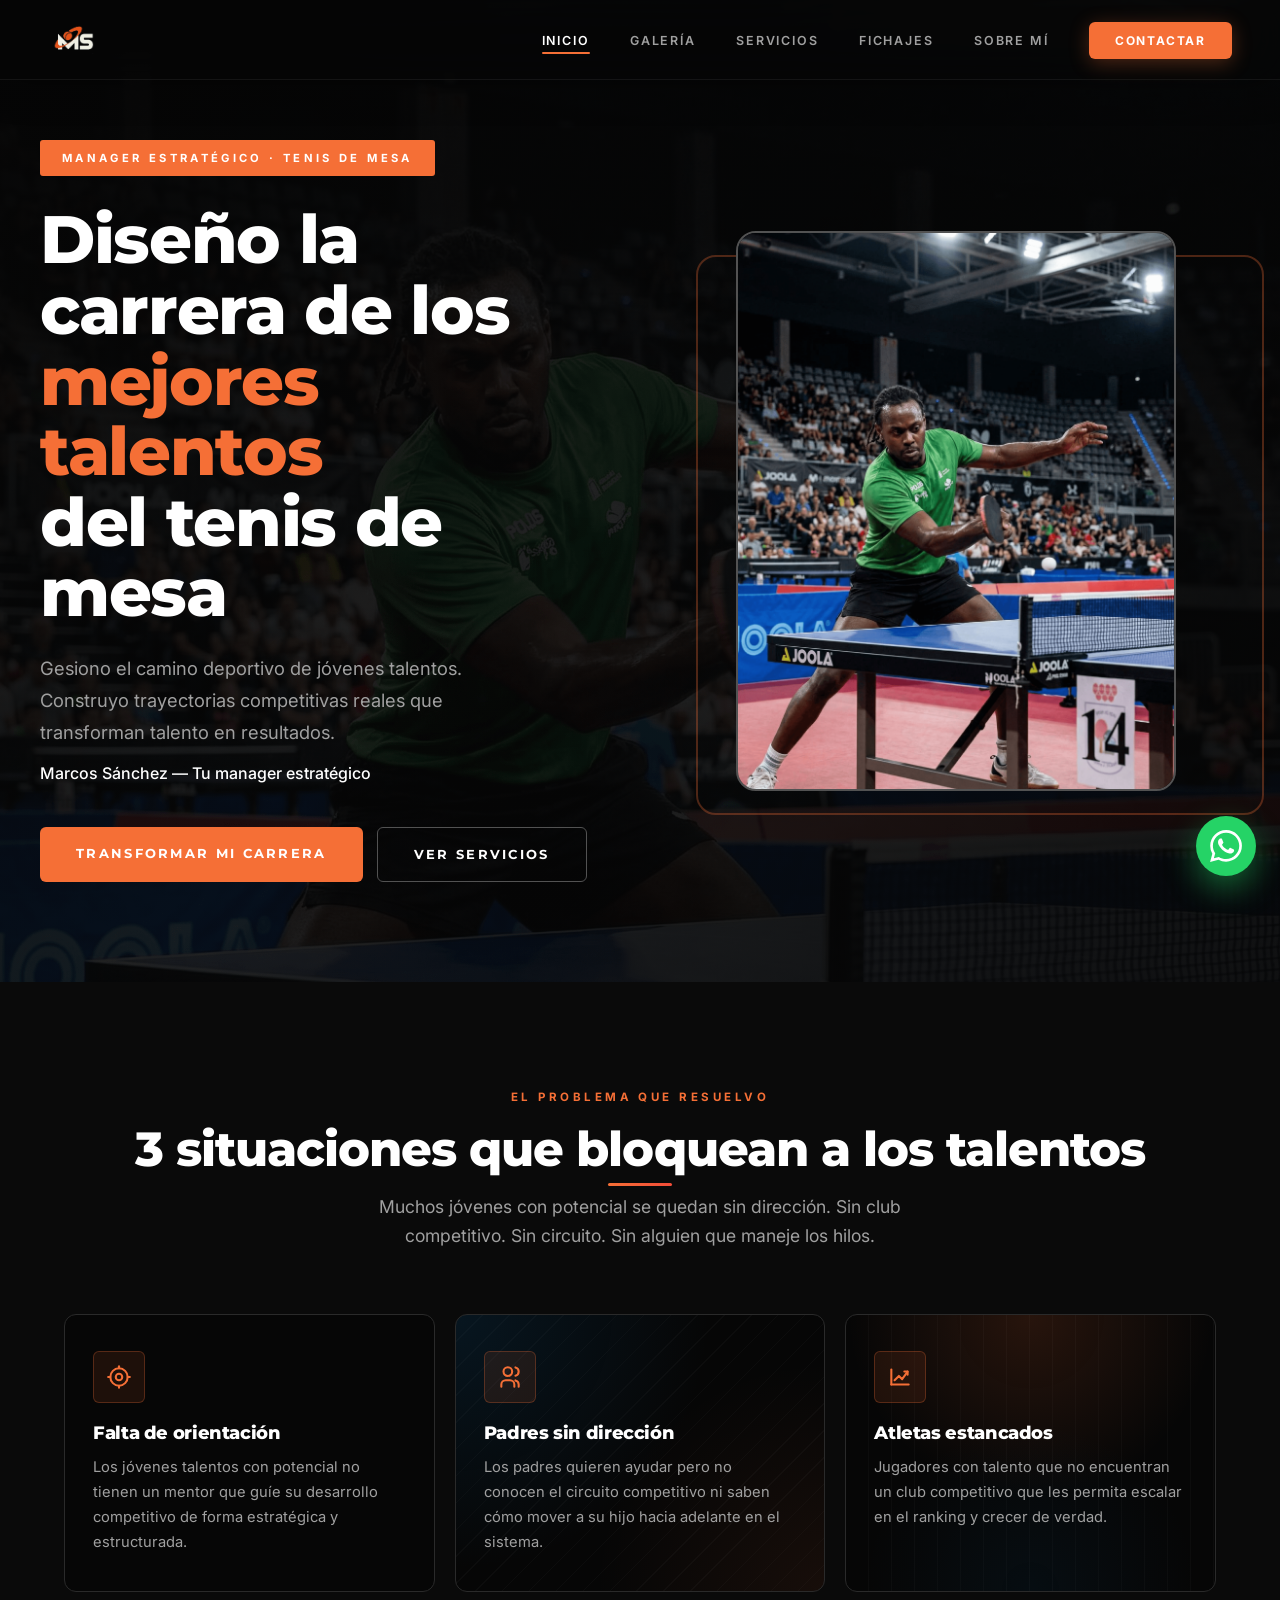
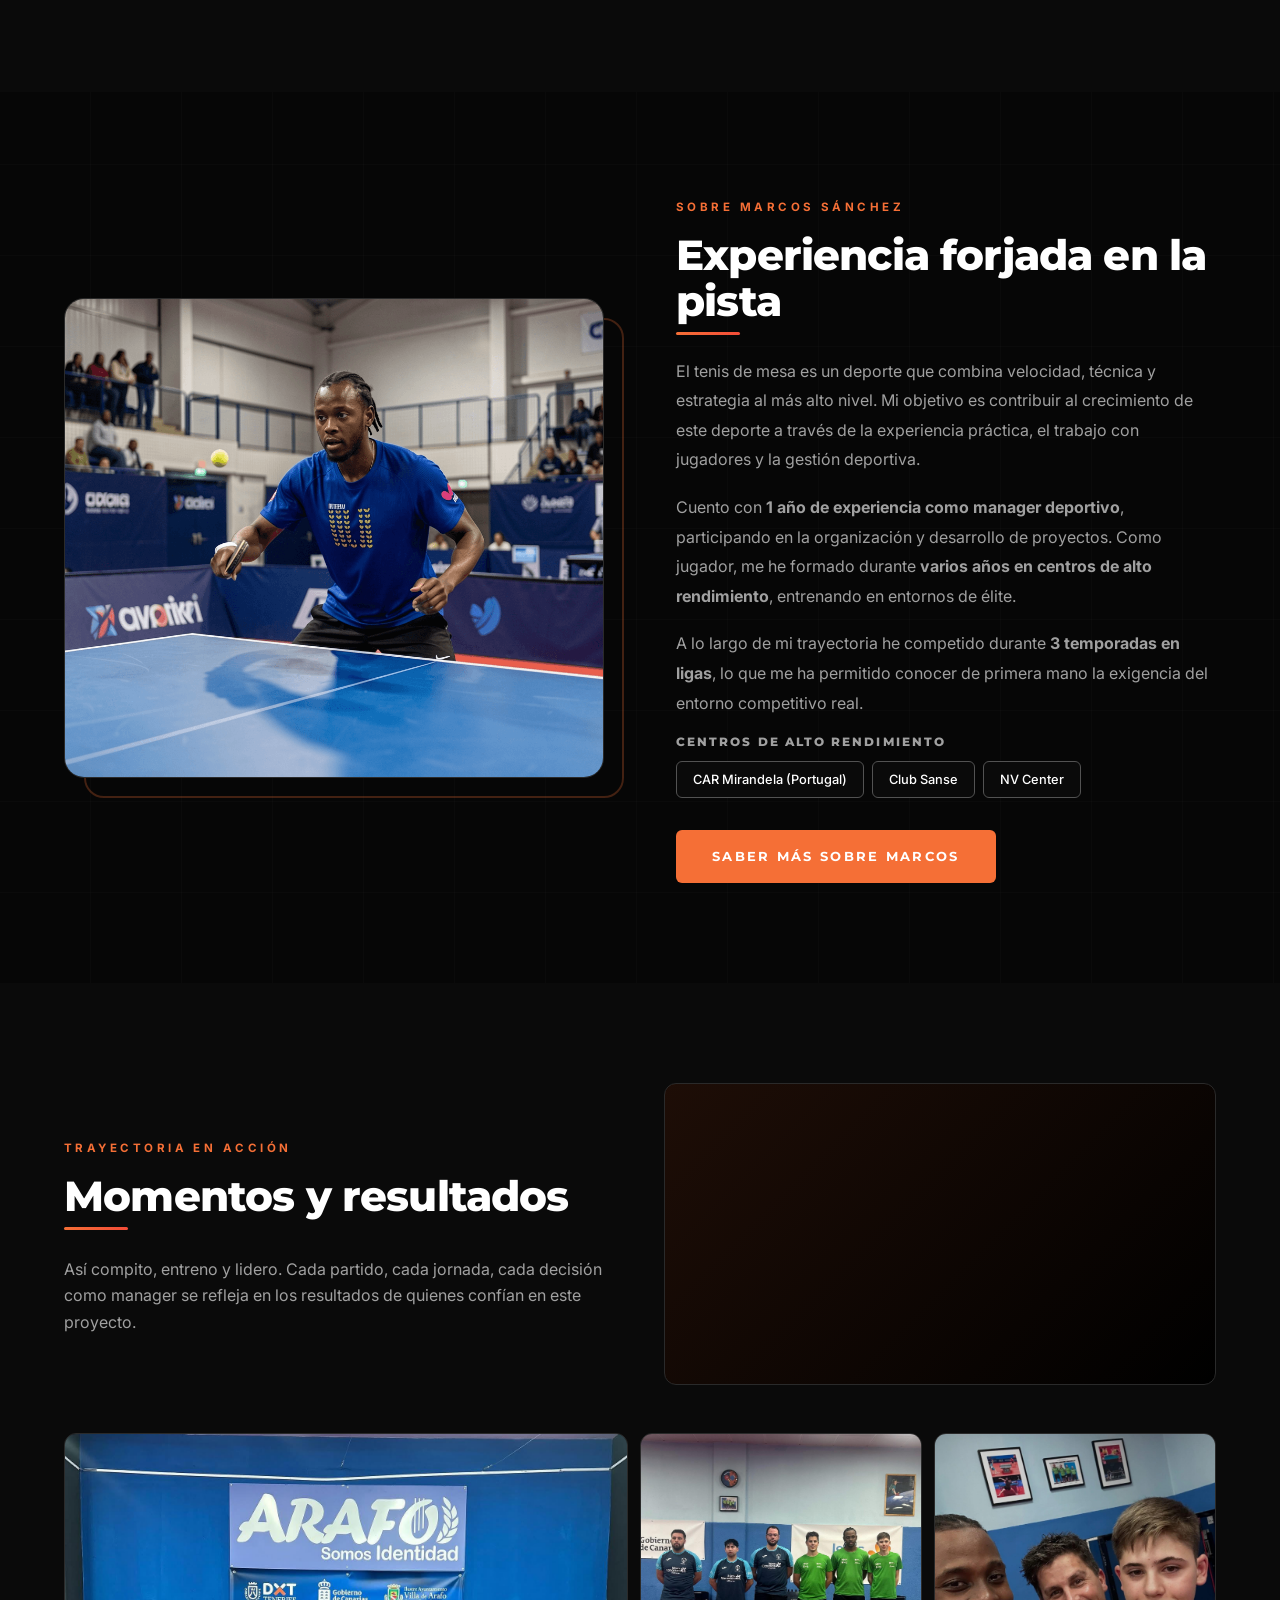
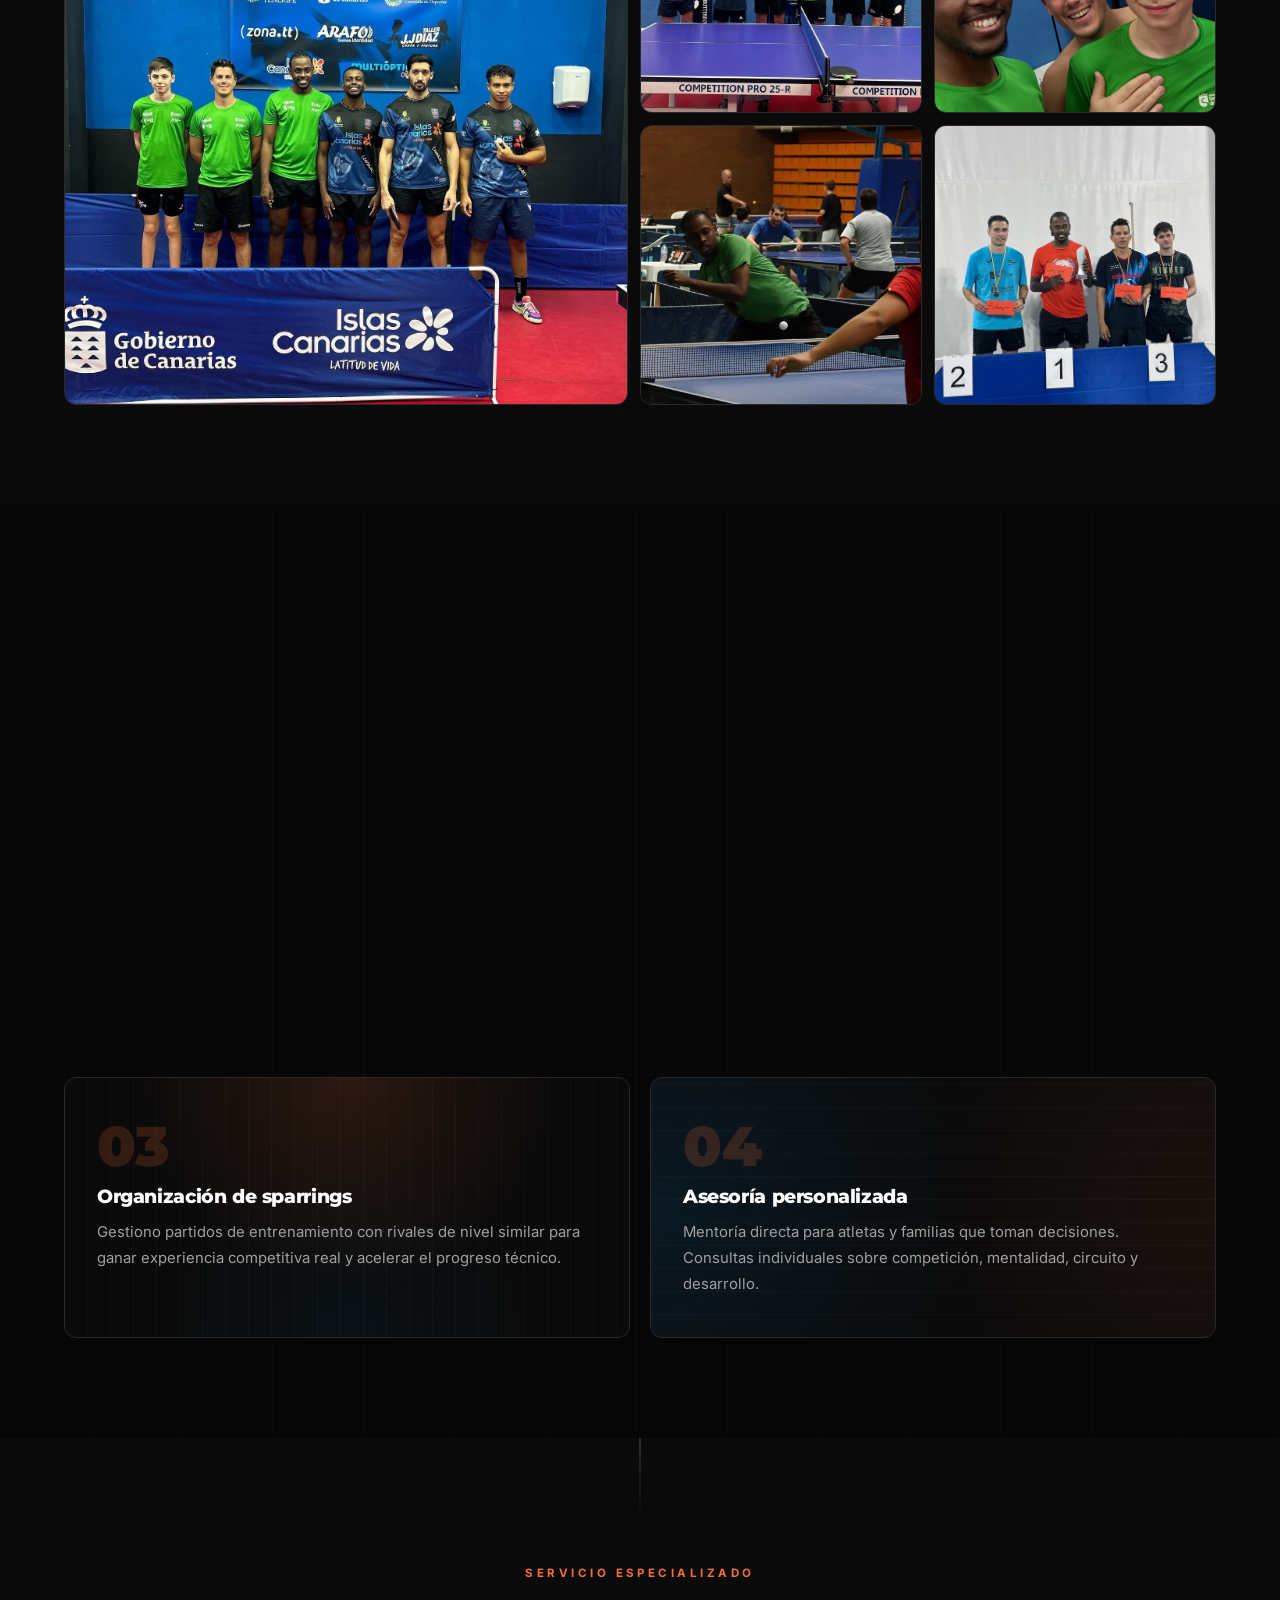
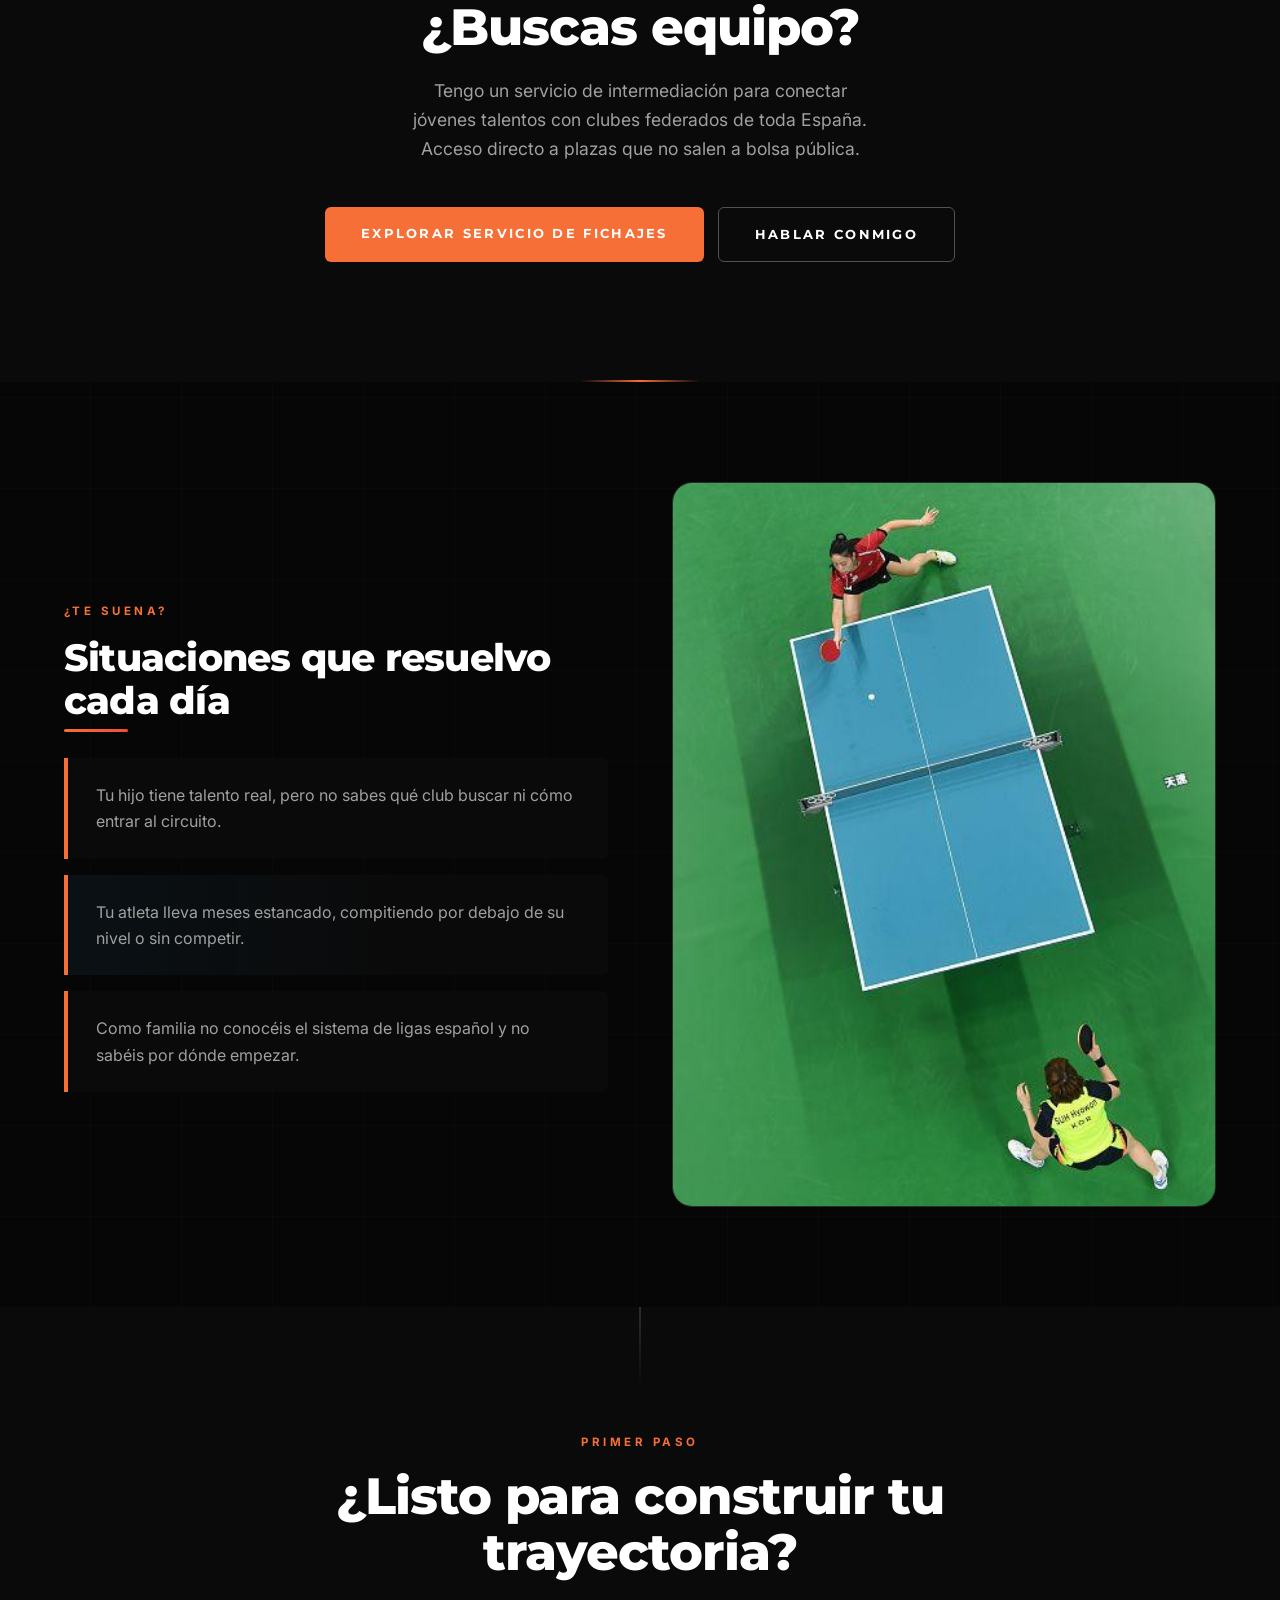
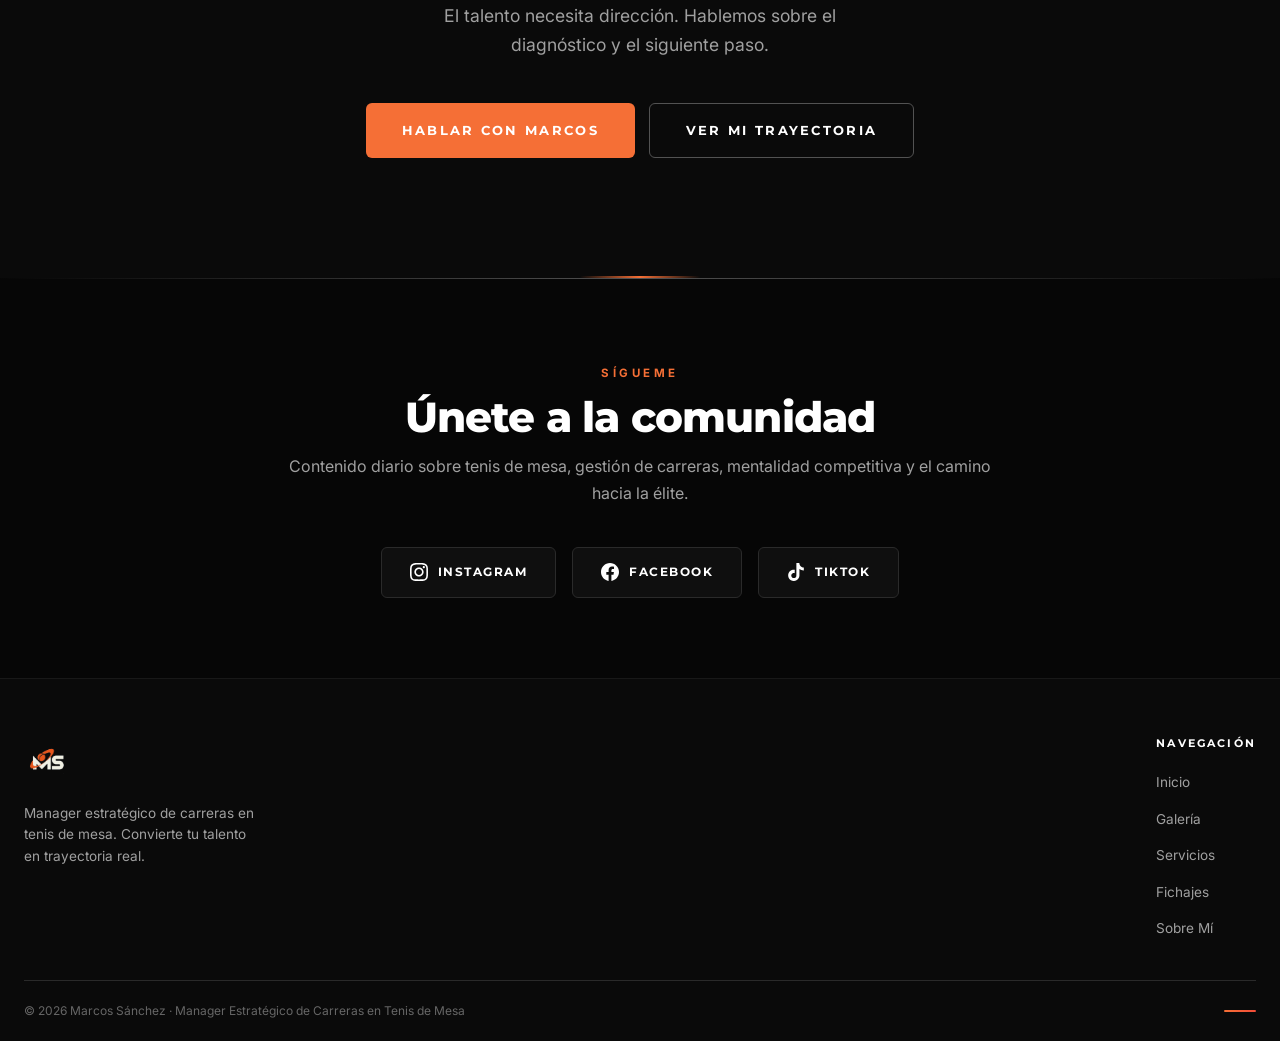
==== commit 9938e8d4: "Ajustes en el formulario" ====
--- a/index.html
+++ b/index.html
@@ -715,6 +715,187 @@
       .servicio__num { font-size: 2.2rem; }
       .paso__num { width: 56px; height: 56px; font-size: 1rem; }
       .cta-final h2 { font-size: 1.25rem; }
+    }
+
+    /* ── Modal Contacto ─────────────────────────────────── */
+    .modal-overlay {
+      position: fixed;
+      top: 0;
+      left: 0;
+      right: 0;
+      bottom: 0;
+      background: rgba(0, 0, 0, 0.6);
+      display: flex;
+      align-items: center;
+      justify-content: center;
+      z-index: 1000;
+      opacity: 0;
+      visibility: hidden;
+      transition: opacity 0.3s ease, visibility 0.3s ease;
+      padding: 20px;
+    }
+
+    .modal-overlay.active {
+      opacity: 1;
+      visibility: visible;
+    }
+
+    .modal-content {
+      background: var(--bg);
+      border: 1px solid var(--border);
+      border-radius: var(--radius-lg);
+      padding: 40px;
+      max-width: 500px;
+      width: 100%;
+      max-height: 90vh;
+      overflow-y: auto;
+      position: relative;
+      box-shadow: 0 20px 60px rgba(0, 0, 0, 0.4);
+      animation: modalSlideIn 0.3s cubic-bezier(0.23, 1, 0.32, 1);
+    }
+
+    @keyframes modalSlideIn {
+      from {
+        opacity: 0;
+        transform: scale(0.95);
+      }
+      to {
+        opacity: 1;
+        transform: scale(1);
+      }
+    }
+
+    .modal-close {
+      position: absolute;
+      top: 20px;
+      right: 20px;
+      background: none;
+      border: none;
+      font-size: 28px;
+      cursor: pointer;
+      color: var(--text-muted);
+      width: 40px;
+      height: 40px;
+      display: flex;
+      align-items: center;
+      justify-content: center;
+      transition: color var(--transition);
+    }
+
+    .modal-close:hover {
+      color: var(--text);
+    }
+
+    .modal-header {
+      margin-bottom: 30px;
+      padding-right: 20px;
+    }
+
+    .modal-header h2 {
+      font-size: 1.8rem;
+      margin-bottom: 8px;
+    }
+
+    .modal-header p {
+      color: var(--text-muted);
+      font-size: 0.95rem;
+    }
+
+    .modal-form {
+      display: flex;
+      flex-direction: column;
+      gap: 20px;
+    }
+
+    .form-group {
+      display: flex;
+      flex-direction: column;
+      gap: 8px;
+    }
+
+    .form-group label {
+      font-size: 0.9rem;
+      font-weight: 500;
+      color: var(--text);
+    }
+
+    .form-group input,
+    .form-group select,
+    .form-group textarea {
+      background: var(--bg-section);
+      border: 1px solid var(--border);
+      border-radius: var(--radius-sm);
+      padding: 12px 16px;
+      color: var(--text);
+      font-family: inherit;
+      font-size: 0.95rem;
+      transition: border-color var(--transition);
+    }
+
+    .form-group select {
+      appearance: none;
+      background-image: url("data:image/svg+xml,%3Csvg xmlns='http://www.w3.org/2000/svg' width='12' height='12' viewBox='0 0 12 12'%3E%3Cpath fill='%23f56f36' d='M6 9L1 4h10z'/%3E%3C/svg%3E");
+      background-repeat: no-repeat;
+      background-position: right 12px center;
+      padding-right: 36px;
+    }
+
+    .form-group input:focus,
+    .form-group select:focus,
+    .form-group textarea:focus {
+      outline: none;
+      border-color: var(--accent);
+      background-color: rgba(245, 111, 54, 0.05);
+    }
+
+    .form-group select:focus {
+      background-color: rgba(245, 111, 54, 0.05);
+      background-image: url("data:image/svg+xml,%3Csvg xmlns='http://www.w3.org/2000/svg' width='12' height='12' viewBox='0 0 12 12'%3E%3Cpath fill='%23f56f36' d='M6 9L1 4h10z'/%3E%3C/svg%3E");
+      background-repeat: no-repeat;
+      background-position: right 12px center;
+    }
+
+    .form-group select option {
+      background: var(--bg);
+      color: var(--text);
+      padding: 8px;
+    }
+
+    .form-group select option:checked {
+      background: var(--accent);
+      color: #fff;
+    }
+
+    .form-group textarea {
+      resize: vertical;
+      font-family: inherit;
+    }
+
+    .form-notice {
+      text-align: center;
+      color: var(--text-muted);
+      font-size: 0.8rem;
+      margin-top: 12px;
+    }
+
+    @media (max-width: 600px) {
+      .modal-content {
+        padding: 30px 20px;
+        border-radius: var(--radius-md);
+      }
+
+      .modal-header h2 {
+        font-size: 1.4rem;
+      }
+
+      .modal-close {
+        top: 16px;
+        right: 16px;
+      }
+
+      .modal-header {
+        padding-right: 0;
+      }
     }
   </style>
 </head>
@@ -997,7 +1178,7 @@
         <h2>¿Listo para construir tu trayectoria?</h2>
         <p>El talento necesita dirección. Hablemos sobre el diagnóstico y el siguiente paso.</p>
         <div class="cta-final__btns">
-          <a href="fichajes.html#contacto" class="btn btn-primary">Hablar con Marcos</a>
+          <button class="btn btn-primary" id="open-modal-contacto">Hablar con Marcos</button>
           <a href="trayectoria.html" class="btn btn-outline">Ver mi trayectoria</a>
         </div>
       </div>
@@ -1070,6 +1251,48 @@
     <img class="lightbox__img" id="lightbox-img" src="" alt="">
   </div>
 
+  <!-- ══ MODAL CONTACTO ═════════════════════════════════════ -->
+  <div class="modal-overlay" id="modal-contacto" aria-hidden="true" role="dialog" aria-labelledby="modal-title">
+    <div class="modal-content">
+      <button class="modal-close" aria-label="Cerrar modal">×</button>
+      <div class="modal-header">
+        <h2 id="modal-title">Hablar con Marcos</h2>
+        <p>Cuéntame sobre tu situación y el siguiente paso</p>
+      </div>
+      <form class="modal-form" id="form-contacto">
+        <div class="form-group">
+          <label for="nombre">Nombre *</label>
+          <input type="text" id="nombre" name="nombre" required placeholder="Tu nombre">
+        </div>
+        <div class="form-group">
+          <label for="email">Email *</label>
+          <input type="email" id="email" name="email" required placeholder="tu@email.com">
+        </div>
+        <div class="form-group">
+          <label for="telefono">Teléfono</label>
+          <input type="tel" id="telefono" name="telefono" placeholder="+34 6xx xxx xxx">
+        </div>
+        <div class="form-group">
+          <label for="asunto">¿Cuál es tu situación? *</label>
+          <select id="asunto" name="asunto" required>
+            <option value="">Selecciona una opción</option>
+            <option value="Búsqueda de club">Busco un club o liga</option>
+            <option value="Orientación deportiva">Necesito orientación deportiva</option>
+            <option value="Sparrings">Organizar sparrings</option>
+            <option value="Asesoría">Asesoría personalizada</option>
+            <option value="Otro">Otro (especificar en mensaje)</option>
+          </select>
+        </div>
+        <div class="form-group">
+          <label for="mensaje">Mensaje *</label>
+          <textarea id="mensaje" name="mensaje" required placeholder="Cuéntame un poco más..." rows="5"></textarea>
+        </div>
+        <button type="submit" class="btn btn-primary" style="width: 100%;">Enviar mensaje</button>
+        <p class="form-notice">Te responderé en las próximas 24 horas</p>
+      </form>
+    </div>
+  </div>
+
   <script src="js/main.js"></script>
 </body>
 </html>
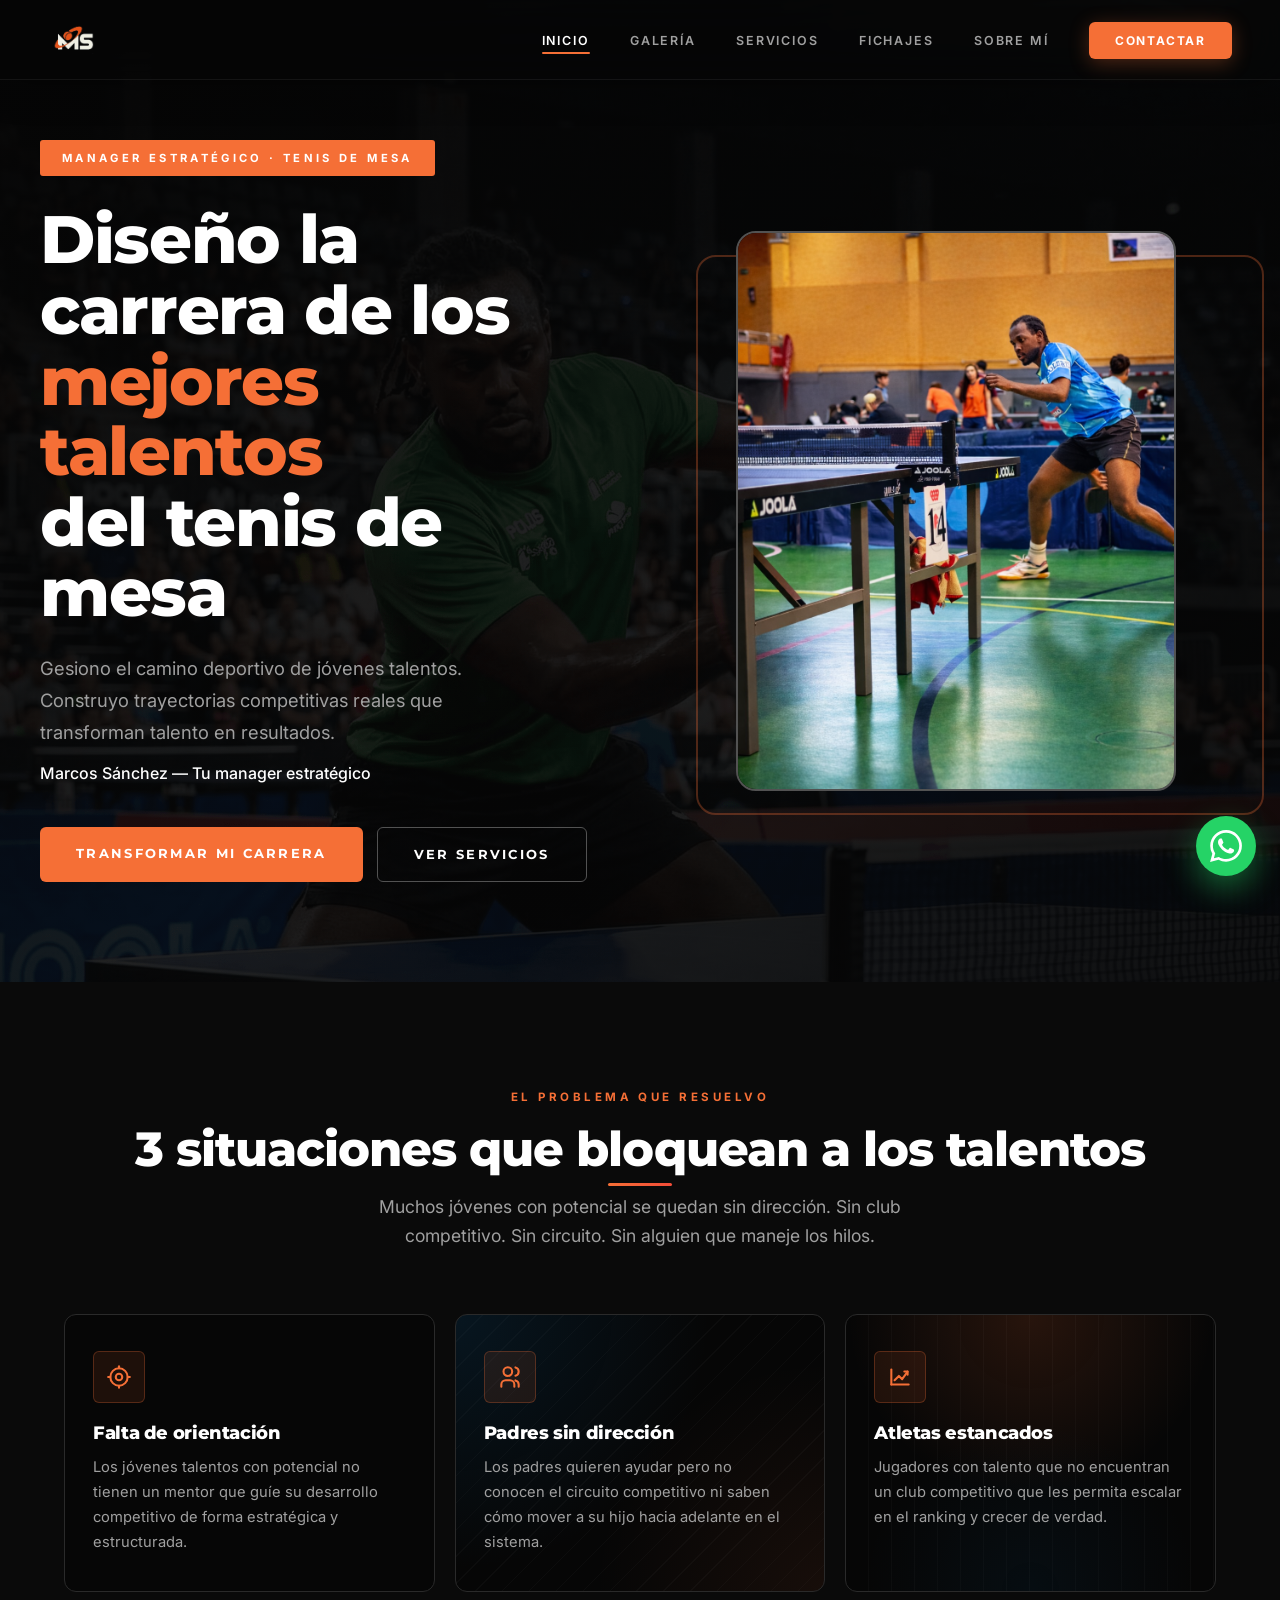
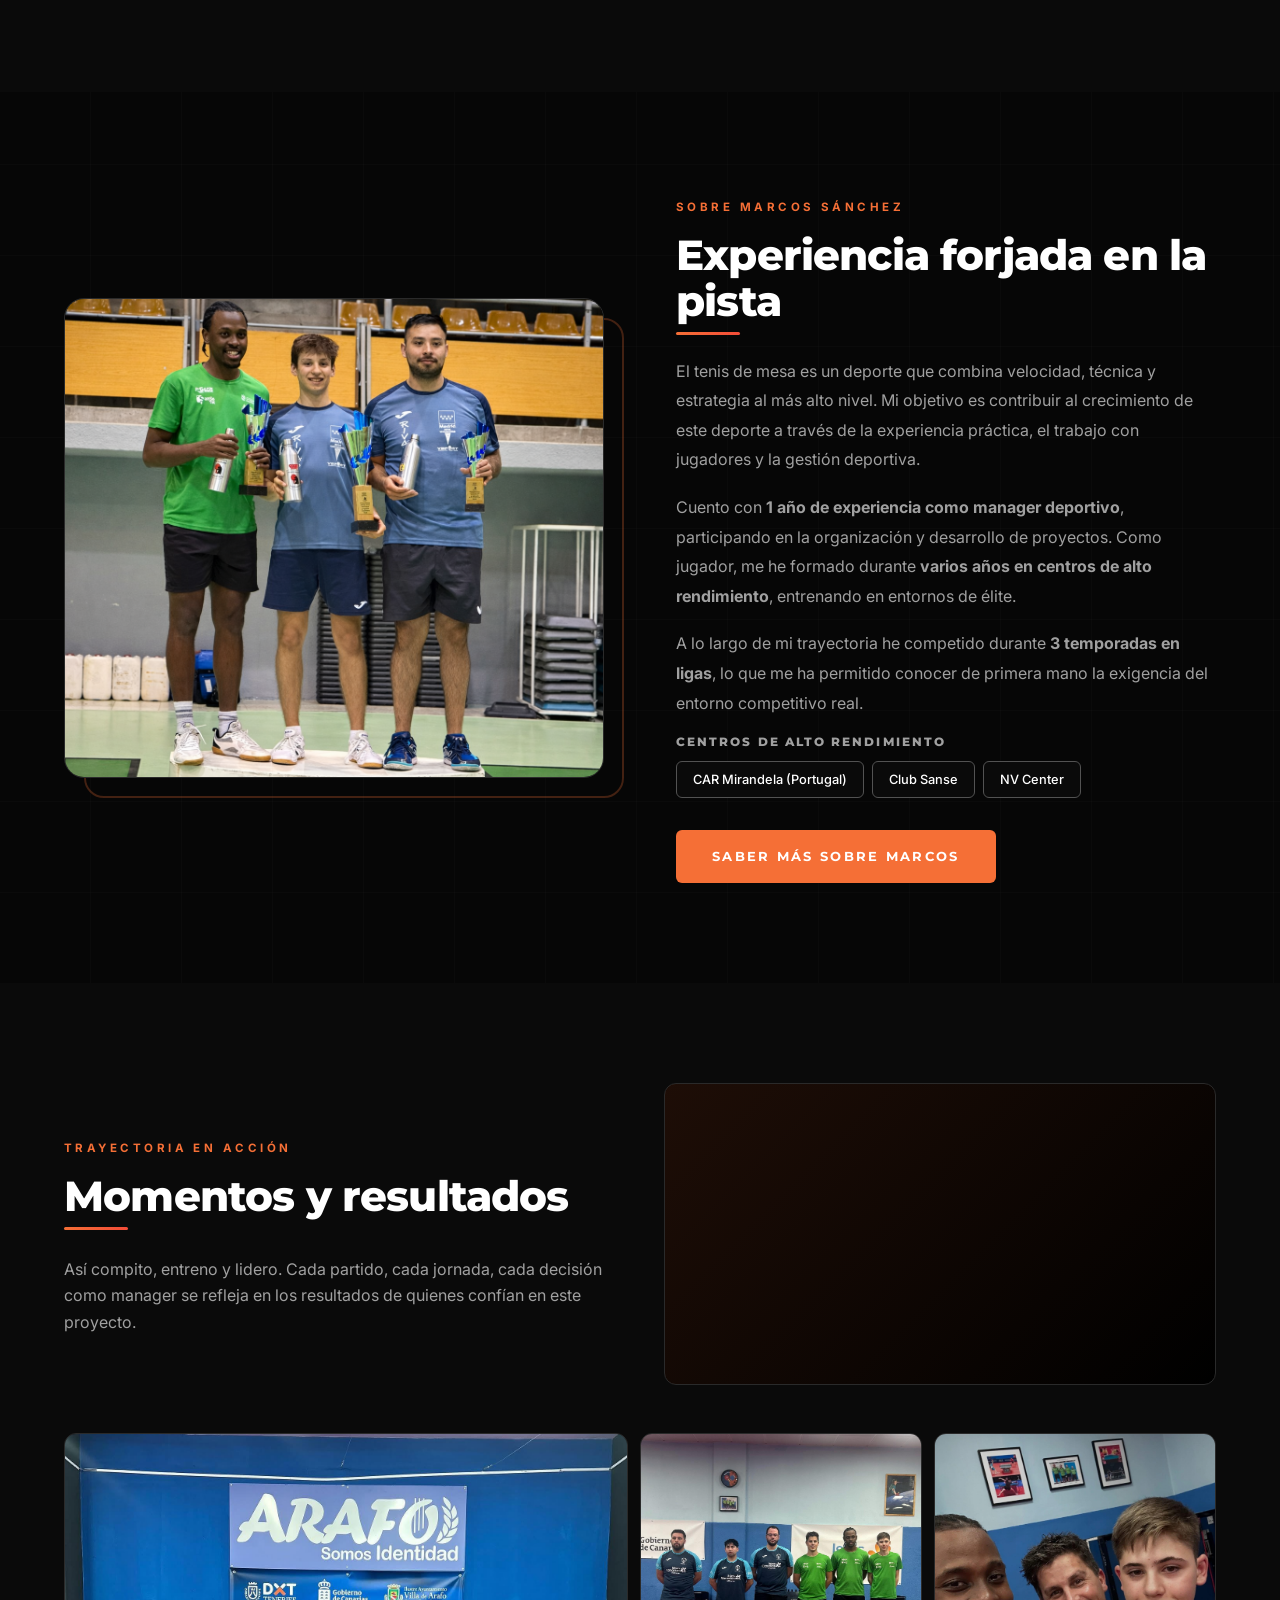
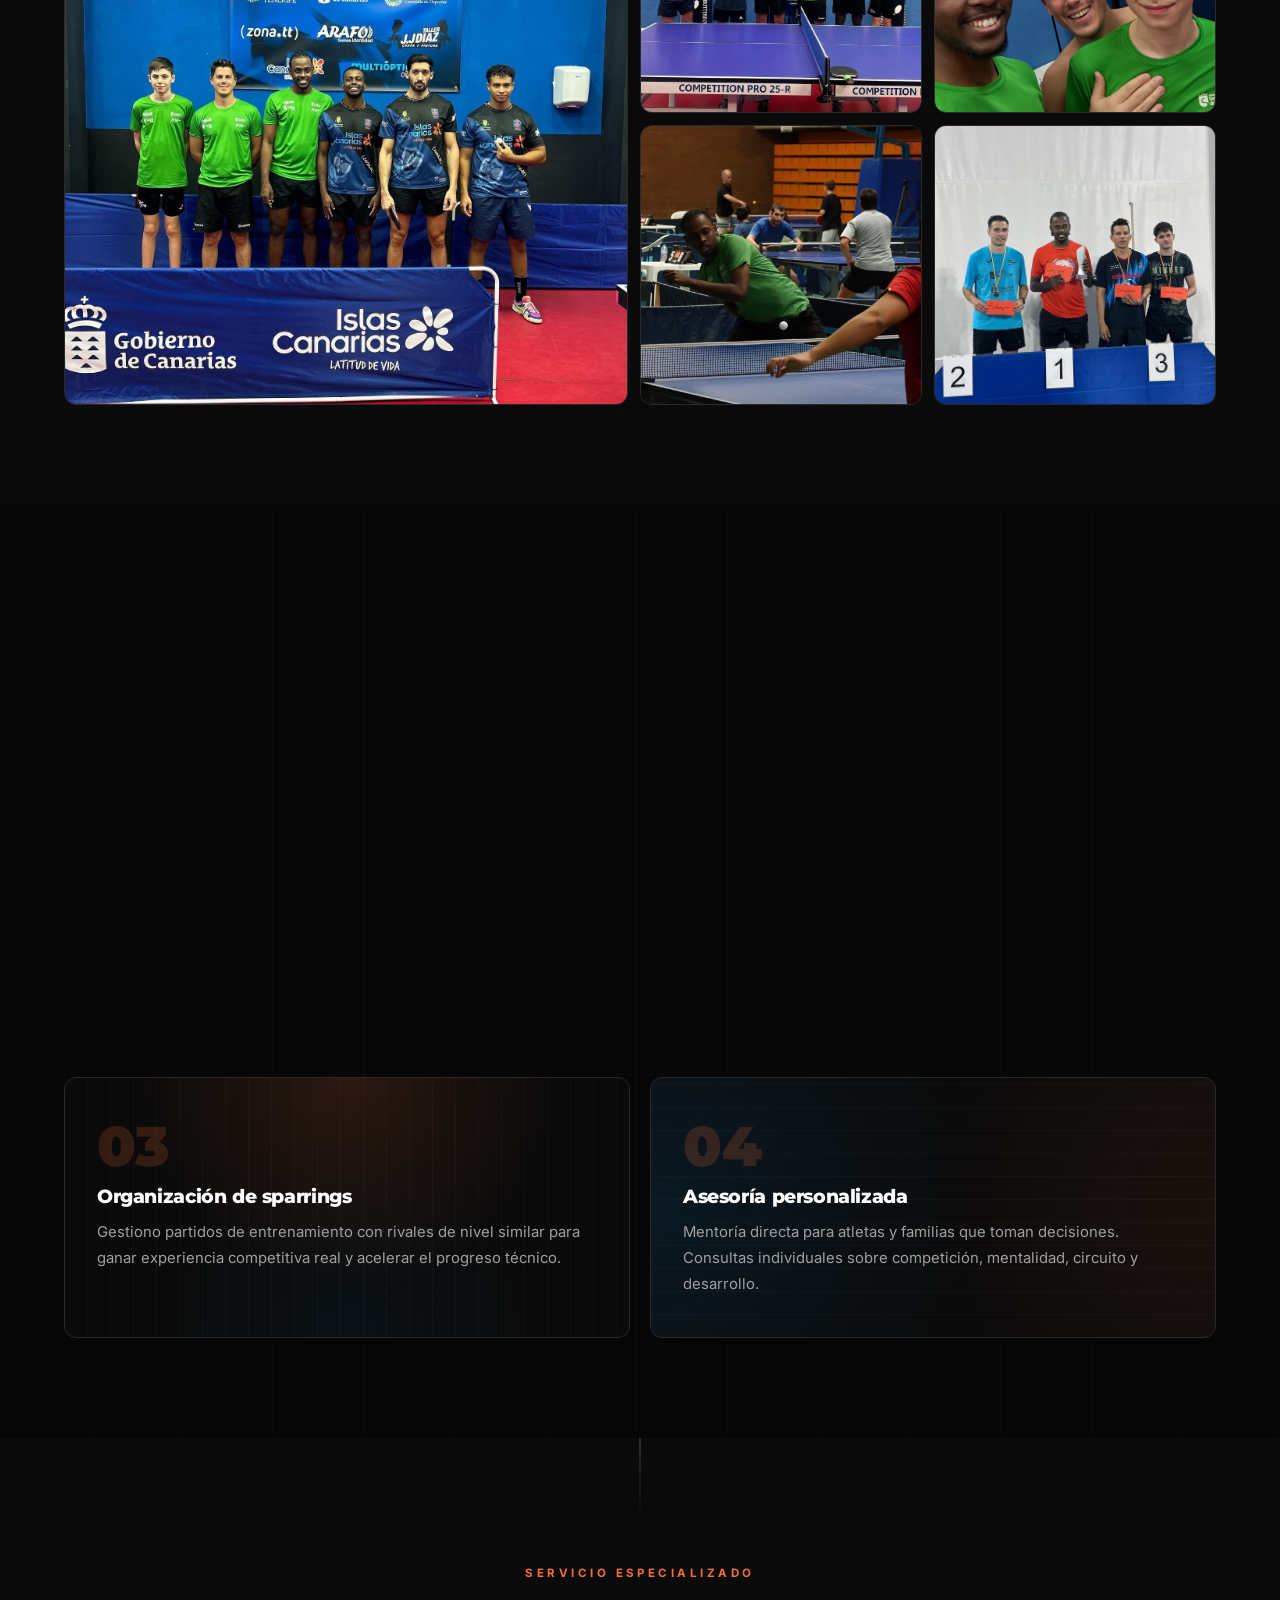
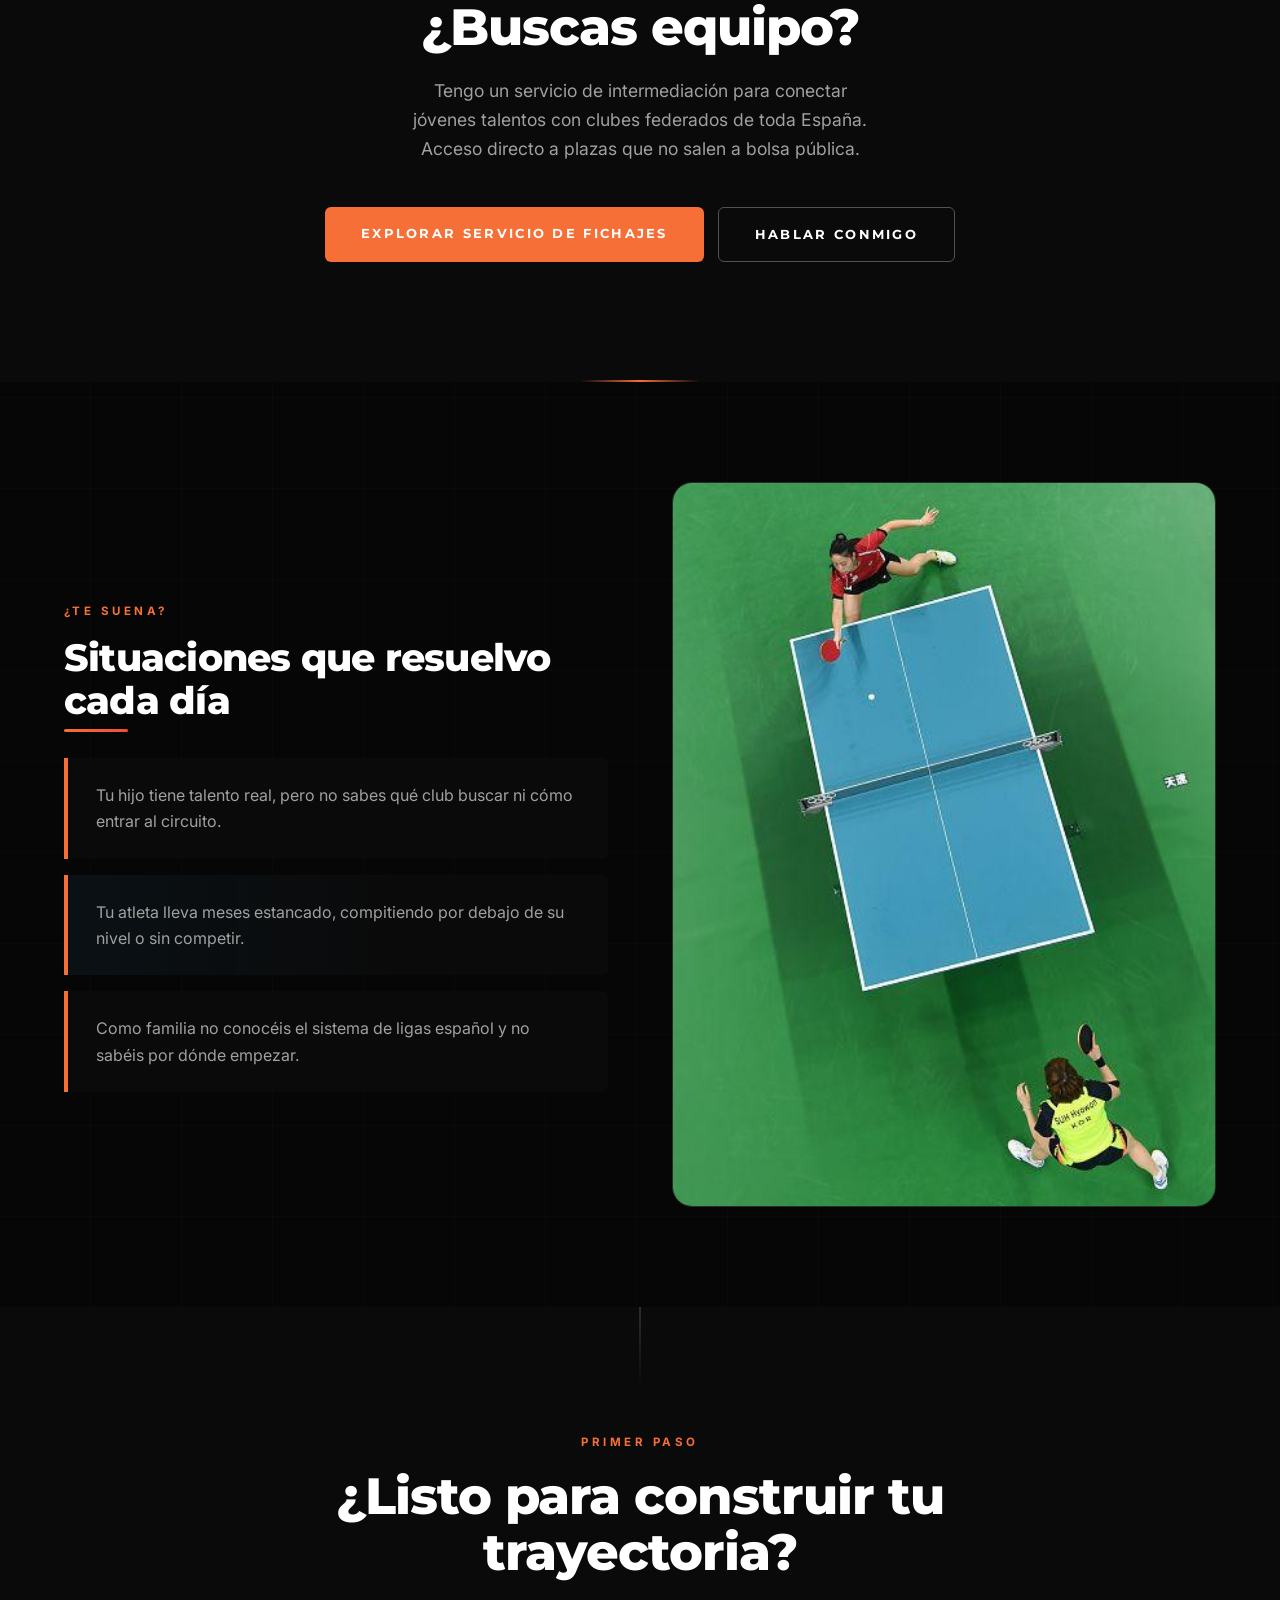
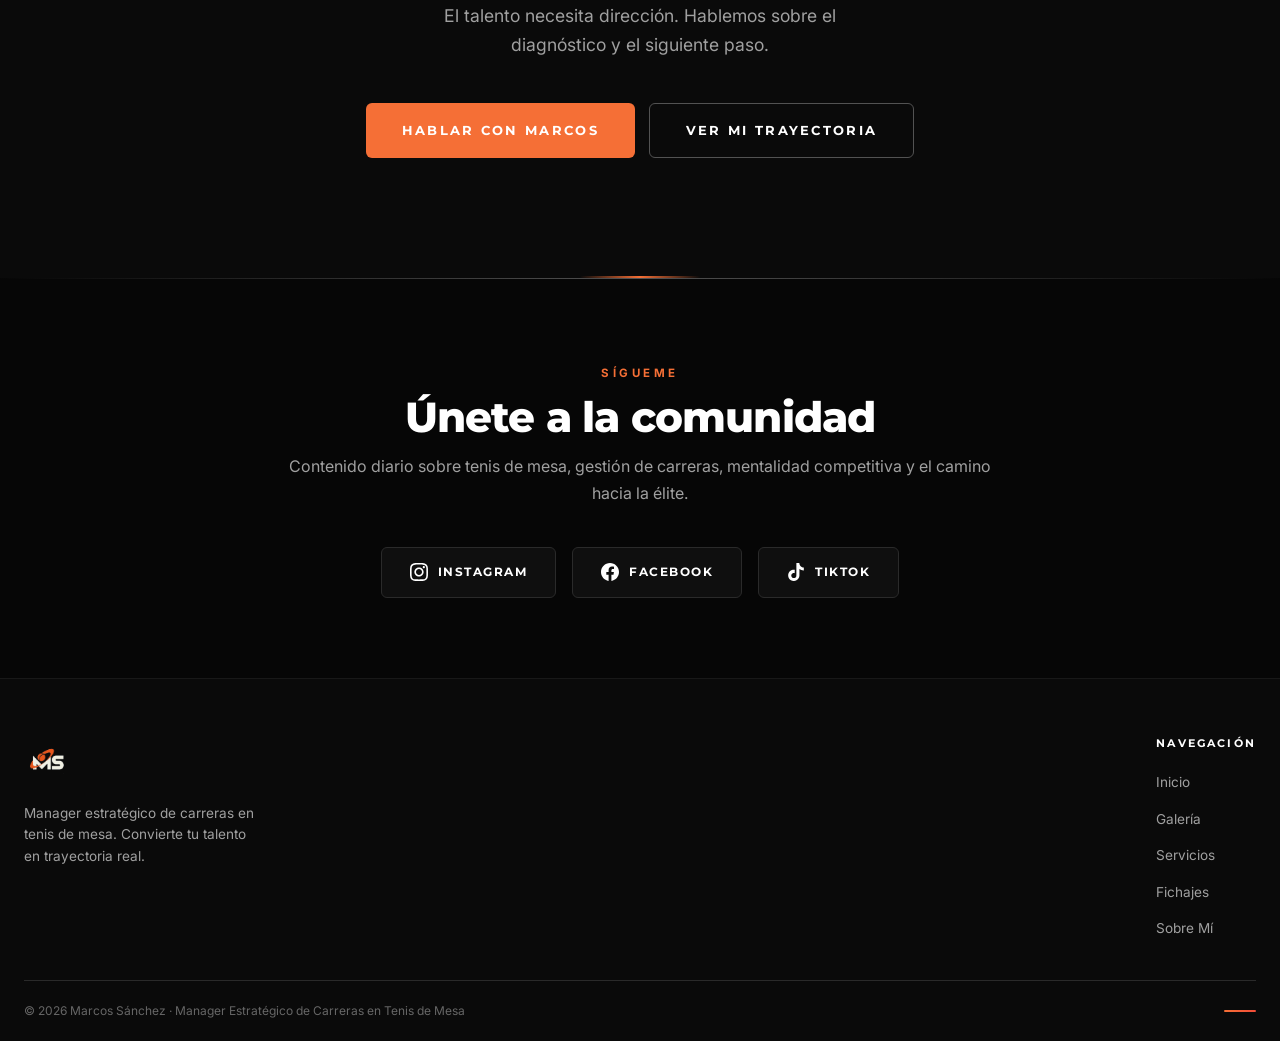
==== commit 770a169c: "Actualizar formulario y agregar nuevas imágenes - Mejorar y expandir el contenido de la página de fi" ====
--- a/index.html
+++ b/index.html
@@ -952,7 +952,7 @@
         </div>
       </div>
       <div class="hero__photo">
-        <img src="img/hero-main.png" alt="Marcos Sánchez" loading="lazy">
+        <img src="img/hero-marcos.png" alt="Marcos Sánchez" loading="lazy">
       </div>
     </div>
   </section>
@@ -1013,7 +1013,7 @@
     <div class="container">
       <div class="experiencia__grid">
         <div class="experiencia__img-wrap reveal">
-          <img src="img/freepik__haz-una-version-profesional-de-esta-foto-realista-__49091.png" alt="Marcos Sánchez en competición" loading="lazy">
+          <img src="img/experiencia-marcos.png" alt="Marcos Sánchez en competición" loading="lazy">
         </div>
         <div class="experiencia__texto reveal reveal-delay-1">
           <span class="label">Sobre Marcos Sánchez</span>
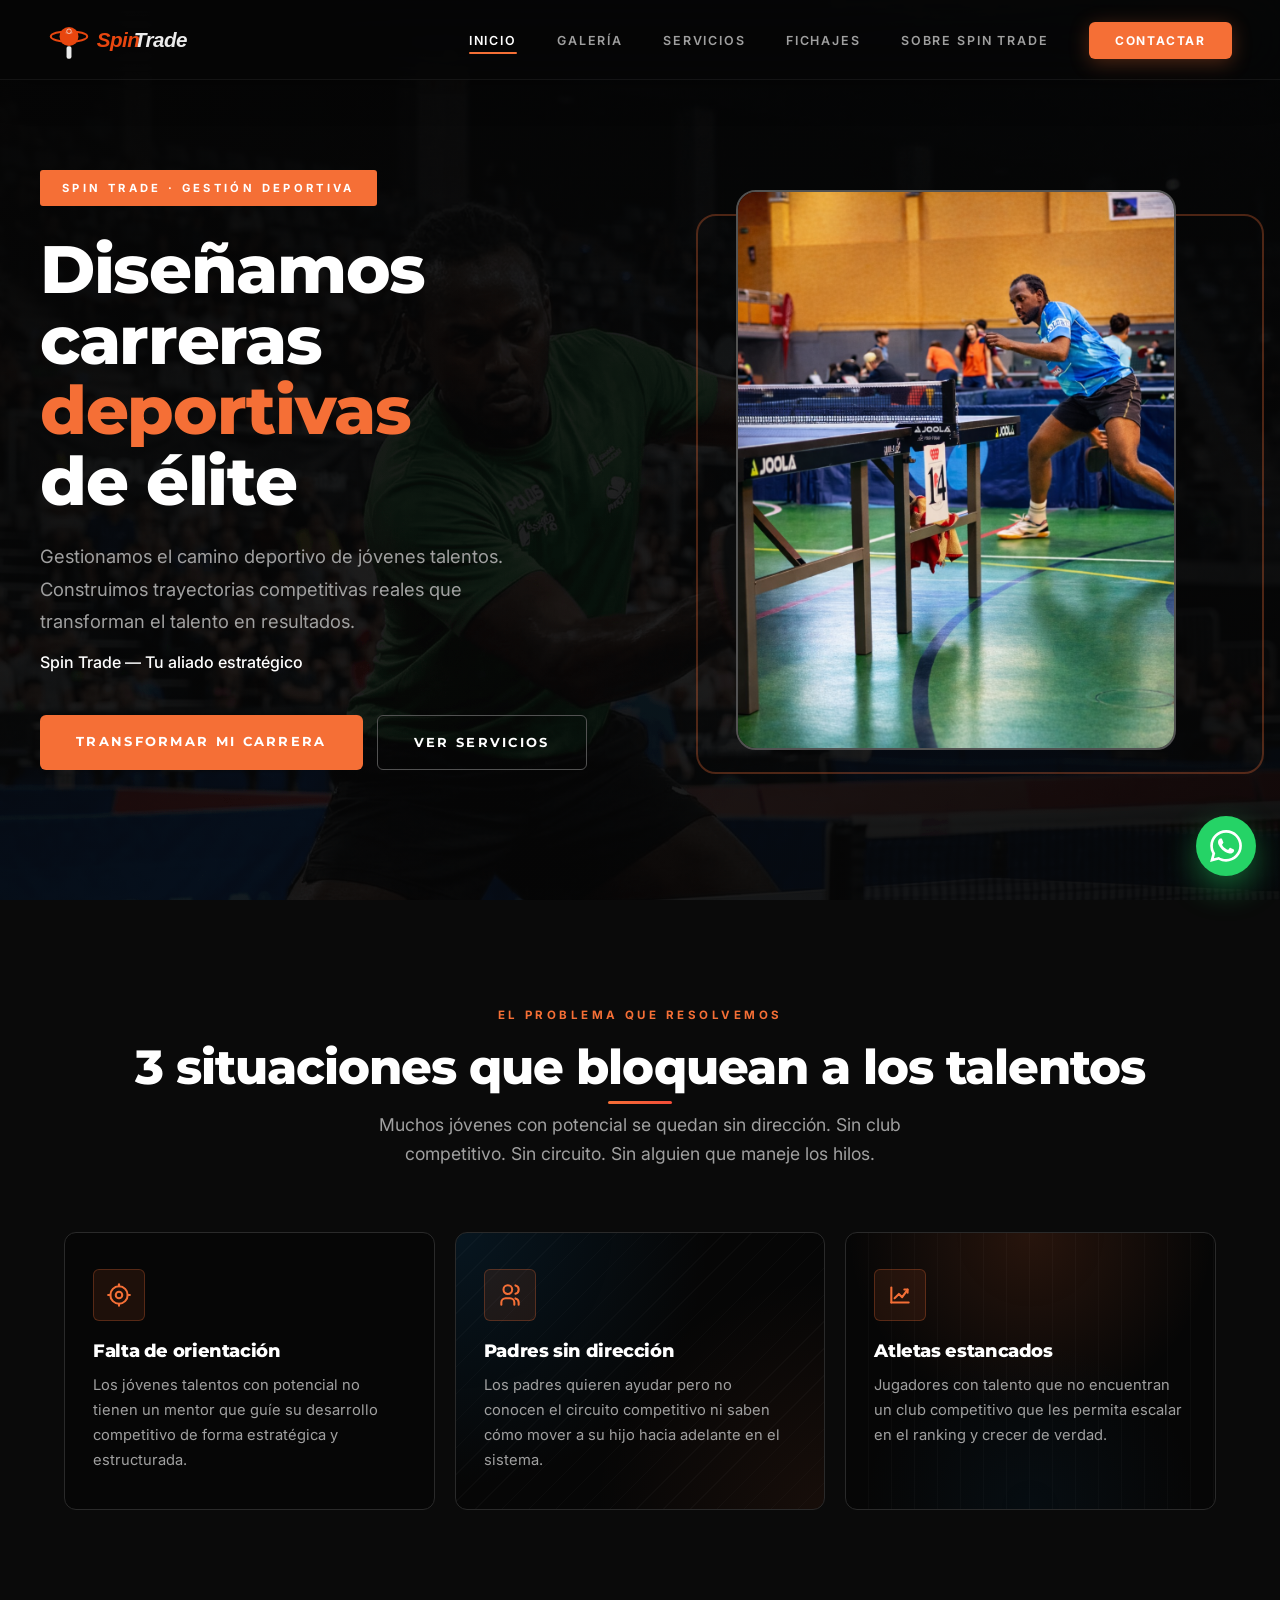
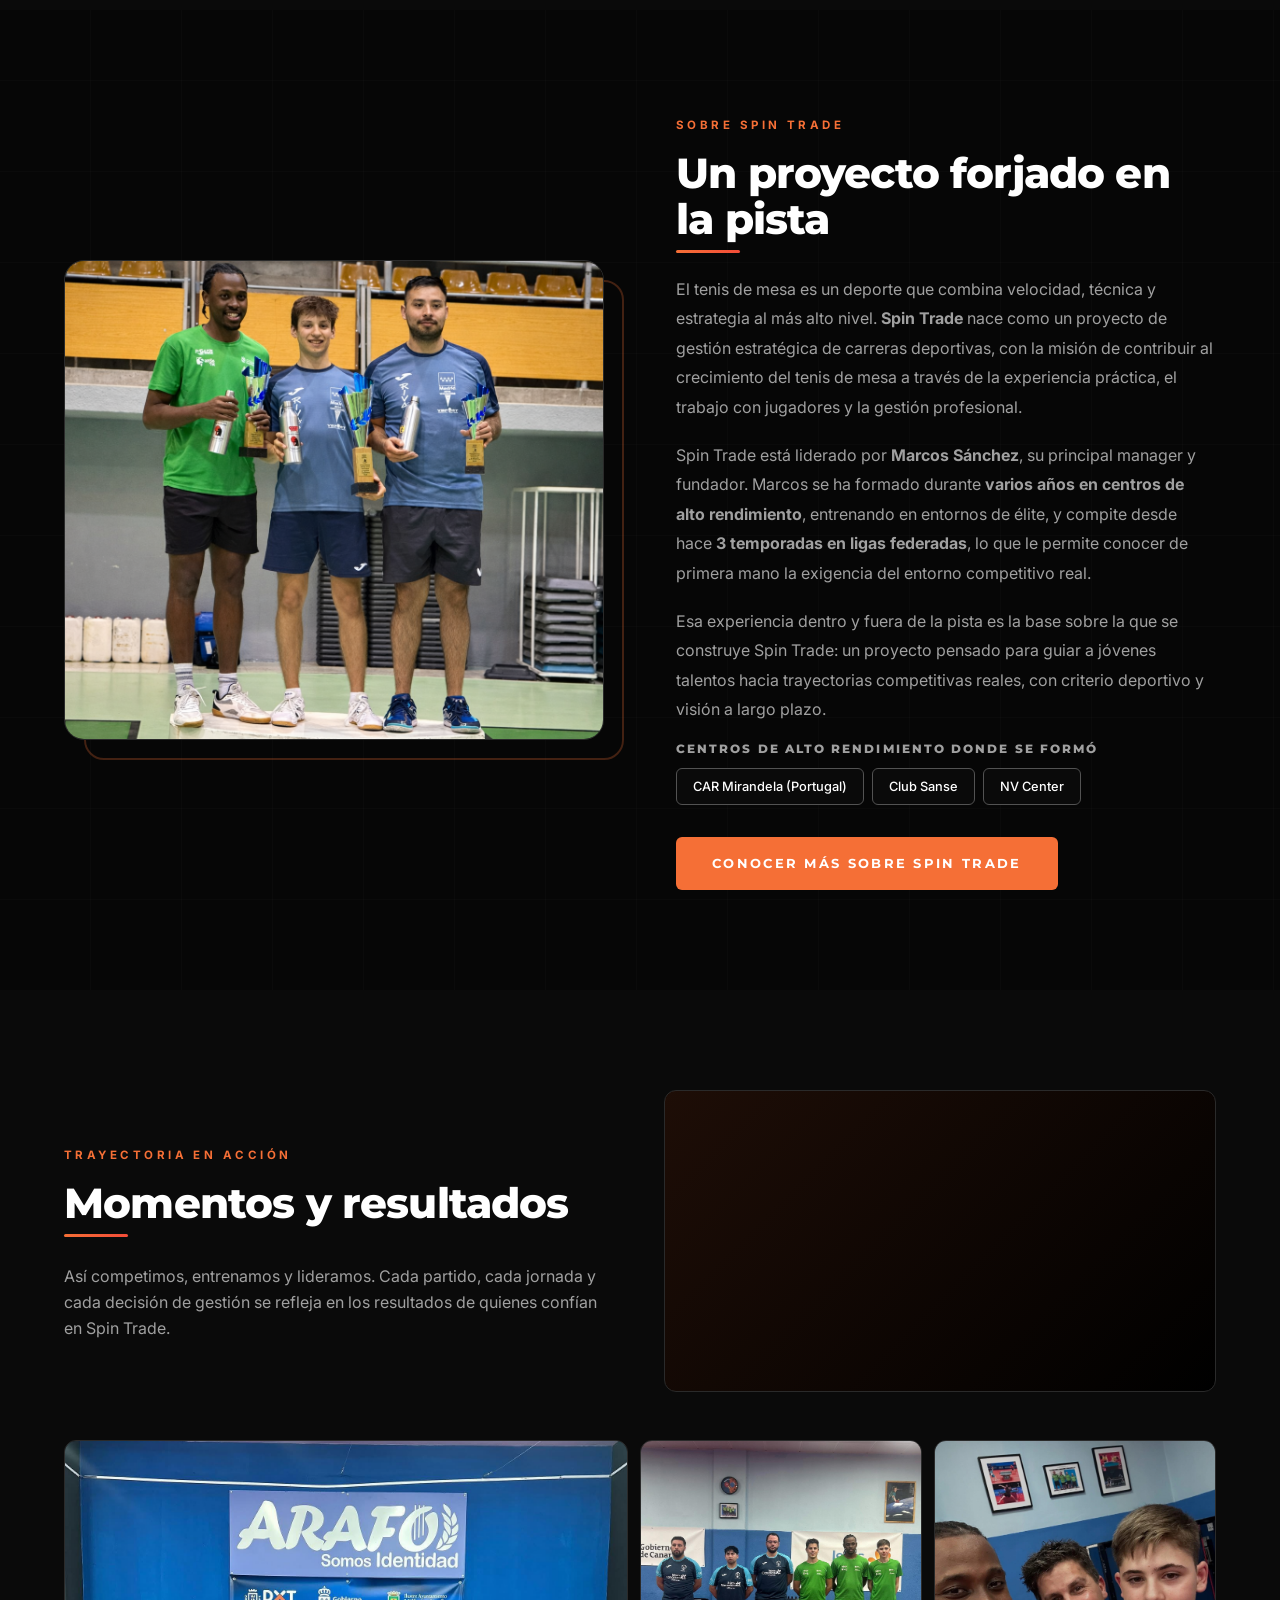
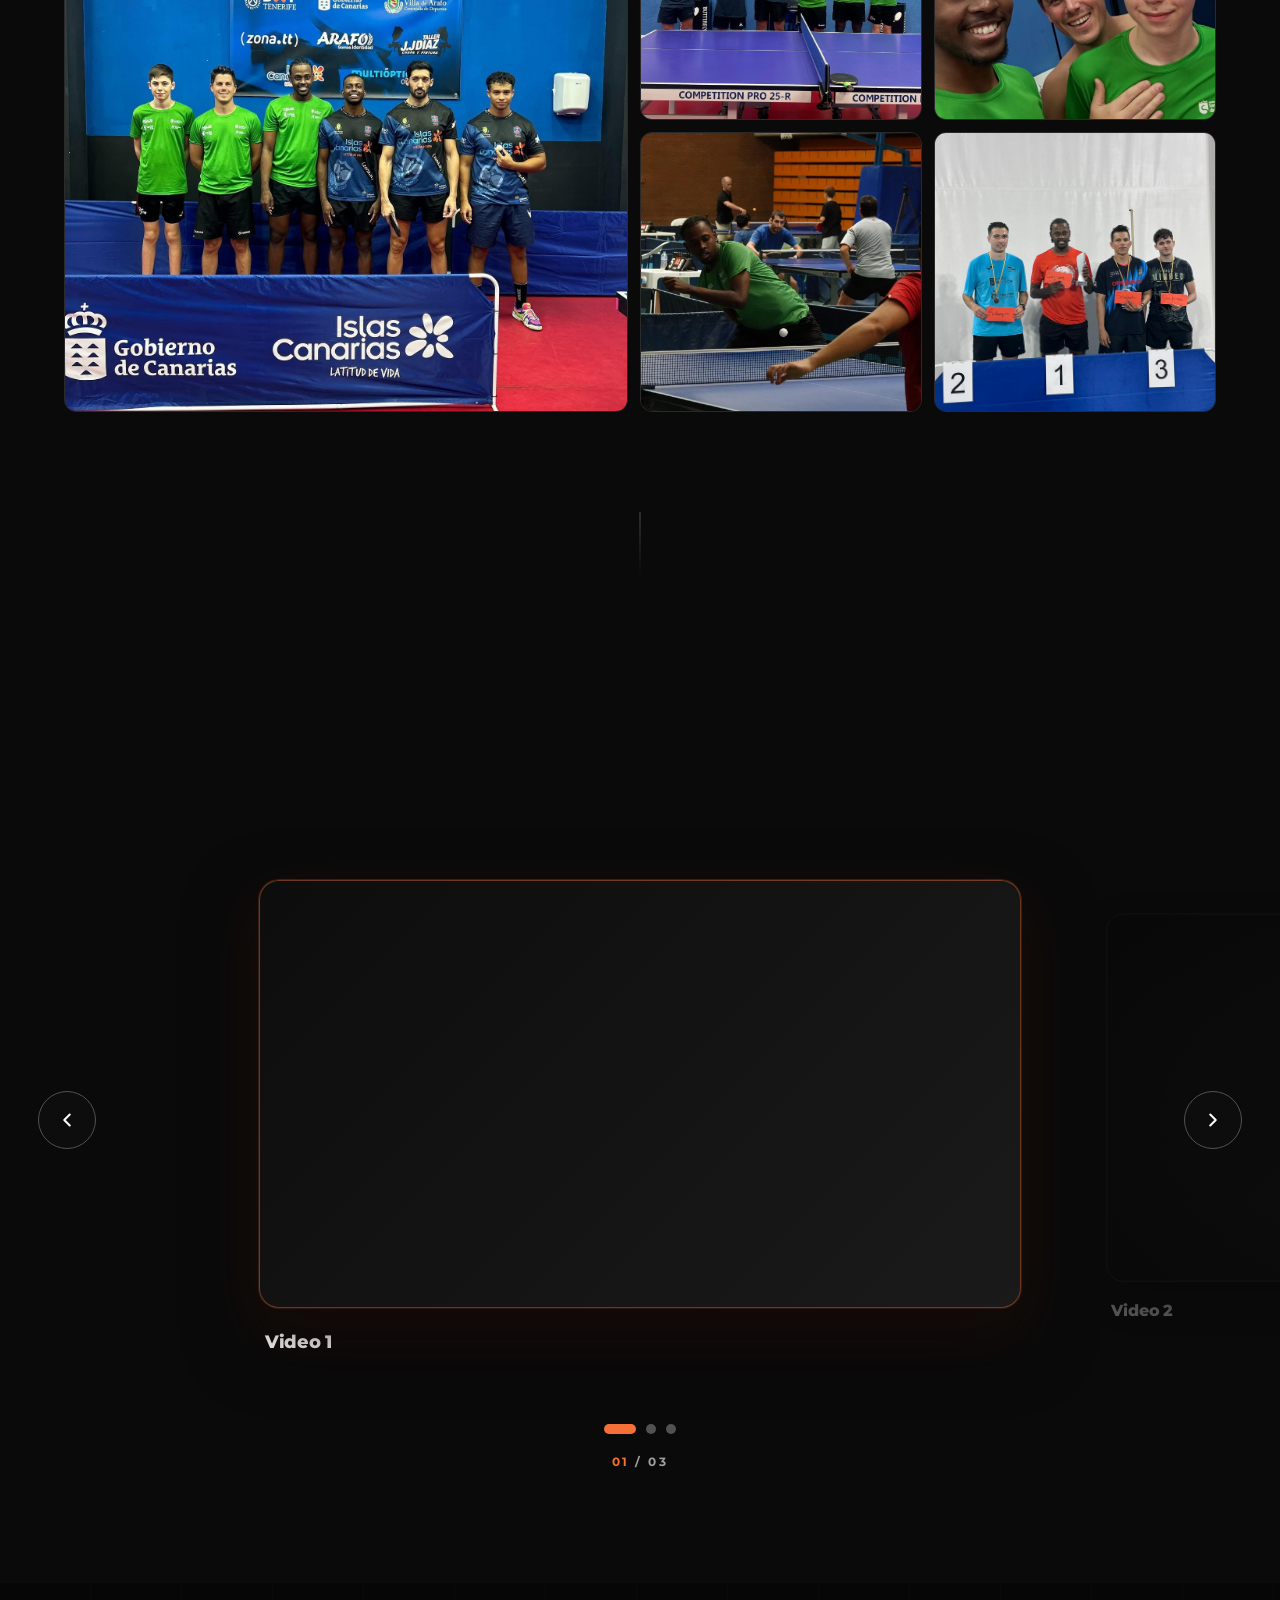
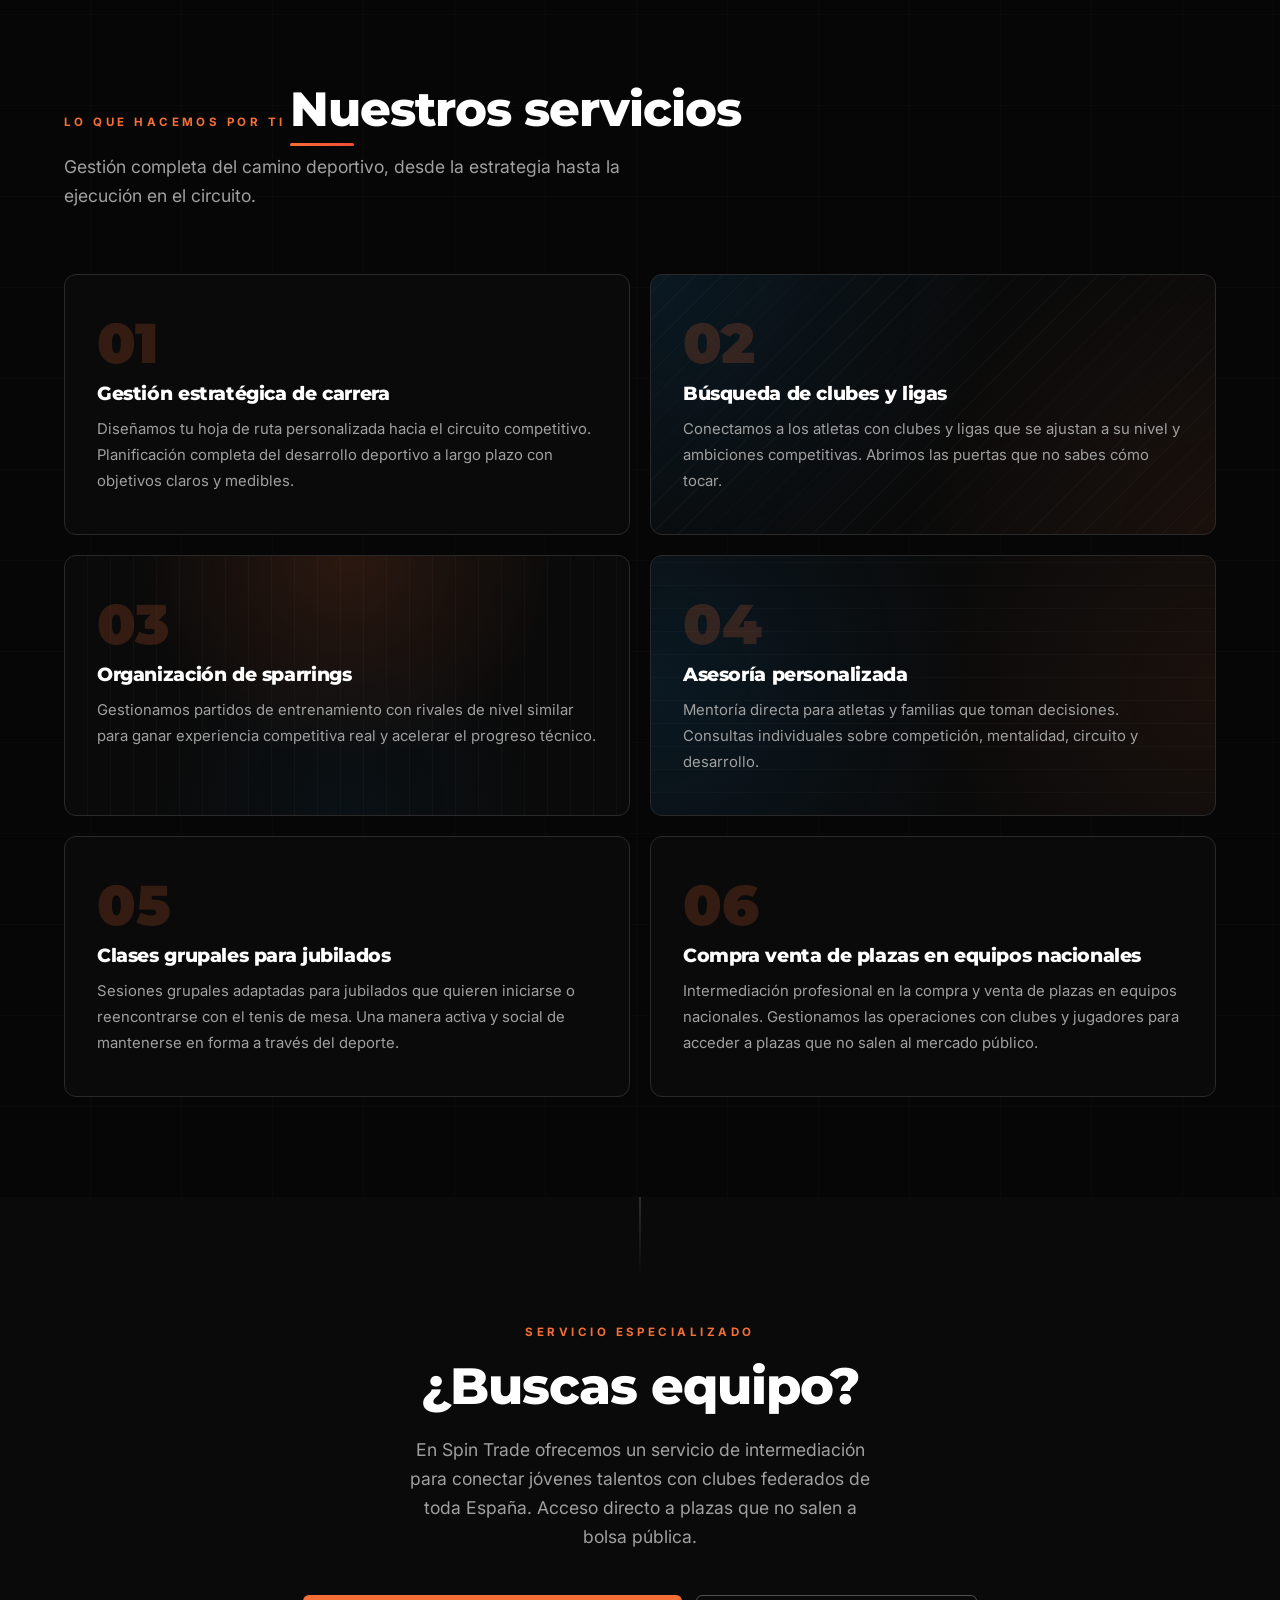
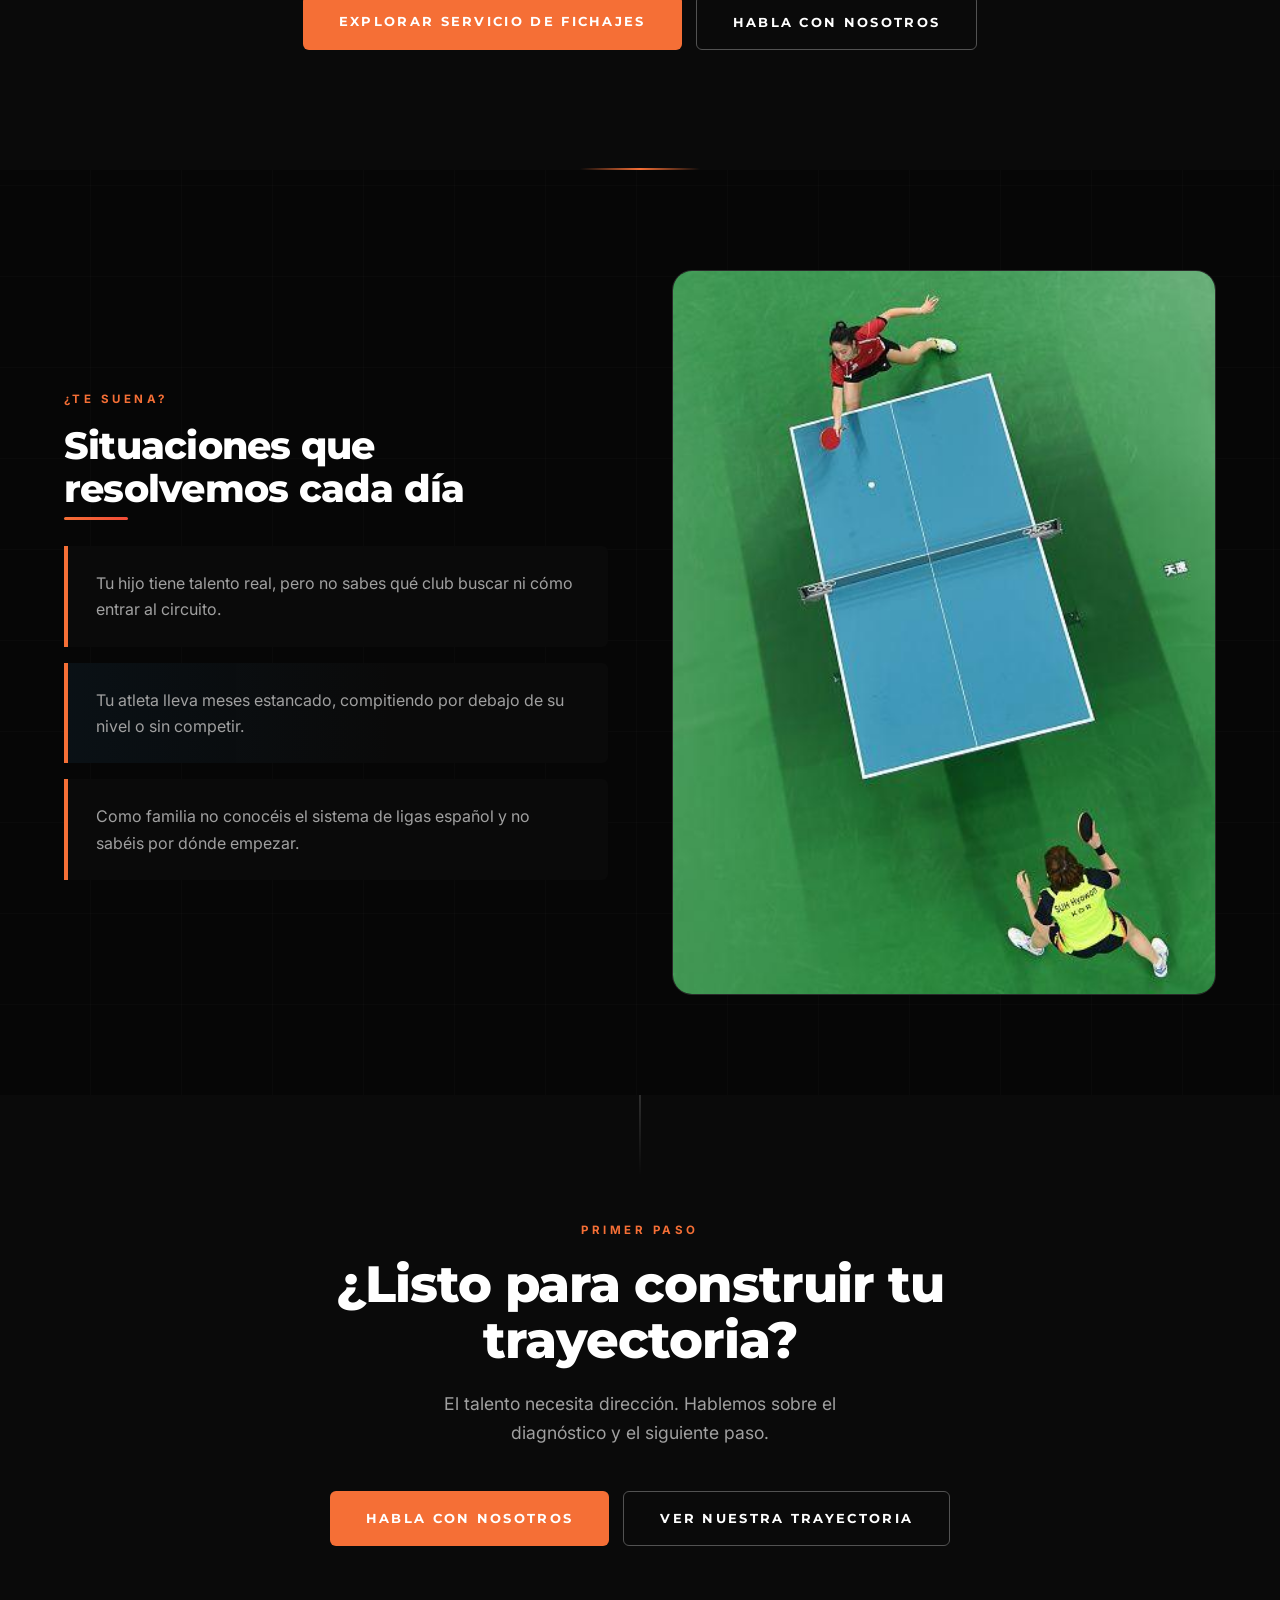
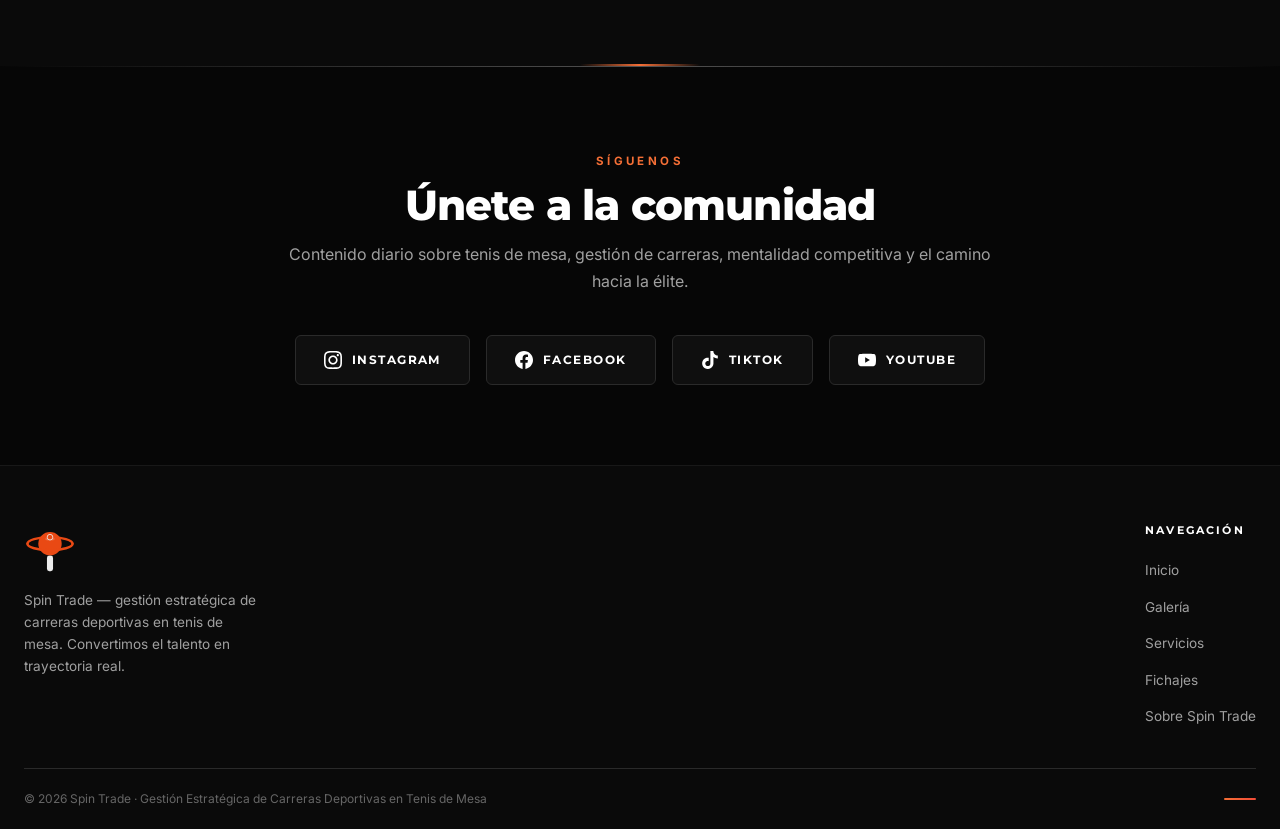
==== commit 2f239b6c: "Rebrand a Spin Trade y nuevo carrusel de videos - Cambio de identidad de marca: Marcos Sanchez -> Sp" ====
--- a/index.html
+++ b/index.html
@@ -3,8 +3,8 @@
 <head>
   <meta charset="UTF-8">
   <meta name="viewport" content="width=device-width, initial-scale=1.0">
-  <title>Marcos Sánchez | Manager Estratégico de Carreras — Tenis de Mesa</title>
-  <meta name="description" content="Gestión estratégica de carrera para jóvenes atletas de tenis de mesa en España. Convierte tu talento en trayectoria competitiva real.">
+  <title>Spin Trade | Gestión Estratégica de Carreras Deportivas</title>
+  <meta name="description" content="Spin Trade — proyecto de gestión estratégica de carreras deportivas en tenis de mesa. Convertimos el talento en trayectoria competitiva real.">
   <link rel="stylesheet" href="css/main.css">
   <style>
     /* ── Estilos específicos de index.html ── */
@@ -904,13 +904,13 @@
   <!-- ══ NAV ═══════════════════════════════════════════════ -->
   <header class="nav">
     <div class="nav__inner">
-      <a href="index.html" class="nav__logo"><img src="img/logo-nav.png" alt="Marcos Sánchez"></a>
+      <a href="index.html" class="nav__logo"><img src="img/spin-trade-horizontal-dark.svg" alt="Spin Trade"></a>
       <ul class="nav__links">
         <li><a href="#inicio">Inicio</a></li>
         <li><a href="#galeria">Galería</a></li>
         <li><a href="#servicios">Servicios</a></li>
         <li><a href="fichajes.html">Fichajes</a></li>
-        <li><a href="trayectoria.html">Sobre Mí</a></li>
+        <li><a href="trayectoria.html">Sobre Spin Trade</a></li>
         <li><a href="#contacto" class="nav__cta">Contactar</a></li>
       </ul>
       <button class="nav__hamburger" aria-label="Menú">
@@ -924,7 +924,7 @@
     <a href="#galeria">Galería</a>
     <a href="#servicios">Servicios</a>
     <a href="fichajes.html">Fichajes</a>
-    <a href="trayectoria.html">Sobre Mí</a>
+    <a href="trayectoria.html">Sobre Spin Trade</a>
     <a href="#contacto">Contactar</a>
   </nav>
 
@@ -935,24 +935,24 @@
     </div>
     <div class="hero__inner">
       <div class="hero__text">
-        <span class="hero__badge">Manager Estratégico · Tenis de Mesa</span>
+        <span class="hero__badge">Spin Trade · Gestión Deportiva</span>
         <h1 class="hero__title">
-          Diseño la carrera de los<br>
-          <span>mejores talentos</span><br>
-          del tenis de mesa
+          Diseñamos carreras<br>
+          <span>deportivas</span><br>
+          de élite
         </h1>
         <p class="hero__desc">
-          Gesiono el camino deportivo de jóvenes talentos.
-          Construyo trayectorias competitivas reales que transforman talento en resultados.
+          Gestionamos el camino deportivo de jóvenes talentos.
+          Construimos trayectorias competitivas reales que transforman el talento en resultados.
         </p>
-        <p class="hero__sub">Marcos Sánchez — Tu manager estratégico</p>
+        <p class="hero__sub">Spin Trade — Tu aliado estratégico</p>
         <div class="hero__cta">
           <a href="#contacto" class="btn btn-primary">Transformar mi carrera</a>
           <a href="#servicios" class="btn btn-outline">Ver servicios</a>
         </div>
       </div>
       <div class="hero__photo">
-        <img src="img/hero-marcos.png" alt="Marcos Sánchez" loading="lazy">
+        <img src="img/hero-marcos.png" alt="Marcos Sánchez — líder de Spin Trade" loading="lazy">
       </div>
     </div>
   </section>
@@ -961,7 +961,7 @@
   <section class="problema" id="problema">
     <div class="container">
       <div class="section-header center reveal">
-        <span class="label">El problema que resuelvo</span>
+        <span class="label">El problema que resolvemos</span>
         <h2 class="underline-accent">3 situaciones que bloquean a los talentos</h2>
         <p>Muchos jóvenes con potencial se quedan sin dirección. Sin club competitivo. Sin circuito. Sin alguien que maneje los hilos.</p>
       </div>
@@ -1013,28 +1013,31 @@
     <div class="container">
       <div class="experiencia__grid">
         <div class="experiencia__img-wrap reveal">
-          <img src="img/experiencia-marcos.png" alt="Marcos Sánchez en competición" loading="lazy">
+          <img src="img/experiencia-marcos.png" alt="Marcos Sánchez, principal manager de Spin Trade, en competición" loading="lazy">
         </div>
         <div class="experiencia__texto reveal reveal-delay-1">
-          <span class="label">Sobre Marcos Sánchez</span>
-          <h2 class="underline-accent" style="margin-bottom: 32px;">Experiencia forjada en la pista</h2>
+          <span class="label">Sobre Spin Trade</span>
+          <h2 class="underline-accent" style="margin-bottom: 32px;">Un proyecto forjado en la pista</h2>
           <p>
             El tenis de mesa es un deporte que combina velocidad, técnica y estrategia al más alto nivel.
-            Mi objetivo es contribuir al crecimiento de este deporte a través de la experiencia práctica,
-            el trabajo con jugadores y la gestión deportiva.
+            <strong>Spin Trade</strong> nace como un proyecto de gestión estratégica de carreras deportivas,
+            con la misión de contribuir al crecimiento del tenis de mesa a través de la experiencia práctica,
+            el trabajo con jugadores y la gestión profesional.
           </p>
           <p>
-            Cuento con <strong>1 año de experiencia como manager deportivo</strong>, participando en la
-            organización y desarrollo de proyectos. Como jugador, me he formado durante
-            <strong>varios años en centros de alto rendimiento</strong>, entrenando en entornos de élite.
+            Spin Trade está liderado por <strong>Marcos Sánchez</strong>, su principal manager y fundador.
+            Marcos se ha formado durante <strong>varios años en centros de alto rendimiento</strong>,
+            entrenando en entornos de élite, y compite desde hace <strong>3 temporadas en ligas federadas</strong>,
+            lo que le permite conocer de primera mano la exigencia del entorno competitivo real.
           </p>
           <p>
-            A lo largo de mi trayectoria he competido durante <strong>3 temporadas en ligas</strong>,
-            lo que me ha permitido conocer de primera mano la exigencia del entorno competitivo real.
+            Esa experiencia dentro y fuera de la pista es la base sobre la que se construye Spin Trade:
+            un proyecto pensado para guiar a jóvenes talentos hacia trayectorias competitivas reales,
+            con criterio deportivo y visión a largo plazo.
           </p>
 
           <div class="centros">
-            <h4>Centros de alto rendimiento</h4>
+            <h4>Centros de alto rendimiento donde se formó</h4>
             <div class="centros__tags">
               <span class="tag">CAR Mirandela (Portugal)</span>
               <span class="tag">Club Sanse</span>
@@ -1043,7 +1046,7 @@
           </div>
 
           <div class="experiencia__cta">
-            <a href="trayectoria.html" class="btn btn-primary">Saber más sobre Marcos</a>
+            <a href="trayectoria.html" class="btn btn-primary">Conocer más sobre Spin Trade</a>
           </div>
         </div>
       </div>
@@ -1058,13 +1061,13 @@
           <span class="label">Trayectoria en acción</span>
           <h2 class="underline-accent" style="margin-bottom: 16px; font-size: clamp(1.8rem, 4vw, 2.6rem);">Momentos y resultados</h2>
           <p style="color: var(--text-muted); margin-top: 20px;">
-            Así compito, entreno y lidero. Cada partido, cada jornada, cada decisión
-            como manager se refleja en los resultados de quienes confían en este proyecto.
+            Así competimos, entrenamos y lideramos. Cada partido, cada jornada y cada decisión
+            de gestión se refleja en los resultados de quienes confían en Spin Trade.
           </p>
         </div>
         <div class="galeria__video">
           <iframe src="https://www.youtube.com/embed/mFwfOv0G37w?rel=0&modestbranding=1"
-            title="Marcos Sánchez — Trayectoria en acción"
+            title="Spin Trade — Trayectoria en acción"
             frameborder="0"
             allow="accelerometer; autoplay; clipboard-write; encrypted-media; gyroscope; picture-in-picture; web-share"
             referrerpolicy="strict-origin-when-cross-origin"
@@ -1098,12 +1101,51 @@
     </div>
   </section>
 
+  <!-- ══ CARRUSEL DE VIDEOS ════════════════════════════════ -->
+  <!--
+    Para añadir más videos al carrusel, simplemente añade objetos
+    al array JSON en el atributo data-videos. Formato:
+    { "url": "https://www.youtube.com/embed/VIDEO_ID", "title": "...", "desc": "..." }
+  -->
+  <section class="yt-carousel" id="videos-canal"
+    aria-label="Últimos videos del canal de Spin Trade"
+    aria-roledescription="carousel"
+    data-videos='[
+      {"url":"https://www.youtube.com/embed/vgMtHk-GGsI","title":"Video 1","desc":""},
+      {"url":"https://www.youtube.com/embed/l-T1hQQDLro","title":"Video 2","desc":""},
+      {"url":"https://www.youtube.com/embed/2gHD9UQDAzc","title":"Video 3","desc":""}
+    ]'>
+    <div class="yt-carousel__header reveal">
+      <span class="label">Canal de YouTube</span>
+      <h2 class="underline-accent">Últimos videos</h2>
+      <p>Contenido sobre gestión deportiva, competiciones, entrenamientos y la realidad del circuito federado de tenis de mesa.</p>
+      <a href="https://www.youtube.com/@MarcosSanchezTT" target="_blank" rel="noopener" class="yt-carousel__yt-link">
+        Ver canal completo →
+      </a>
+    </div>
+
+    <div class="yt-carousel__viewport">
+      <button type="button" class="yt-carousel__arrow yt-carousel__arrow--prev" data-yt-prev aria-label="Video anterior">
+        <svg viewBox="0 0 24 24" aria-hidden="true"><polyline points="15 18 9 12 15 6"></polyline></svg>
+      </button>
+
+      <div class="yt-carousel__track" data-yt-track role="list"></div>
+
+      <button type="button" class="yt-carousel__arrow yt-carousel__arrow--next" data-yt-next aria-label="Siguiente video">
+        <svg viewBox="0 0 24 24" aria-hidden="true"><polyline points="9 18 15 12 9 6"></polyline></svg>
+      </button>
+    </div>
+
+    <div class="yt-carousel__dots" data-yt-dots role="tablist" aria-label="Selector de video"></div>
+    <div class="yt-carousel__counter" data-yt-counter aria-live="polite"></div>
+  </section>
+
   <!-- ══ SERVICIOS ═════════════════════════════════════════ -->
   <section class="servicios" id="servicios">
     <div class="container">
       <div class="section-header reveal">
-        <span class="label">Lo que hago por ti</span>
-        <h2 class="underline-accent">Mis servicios</h2>
+        <span class="label">Lo que hacemos por ti</span>
+        <h2 class="underline-accent">Nuestros servicios</h2>
         <p>Gestión completa del camino deportivo, desde la estrategia hasta la ejecución en el circuito.</p>
       </div>
       <div class="servicios__grid">
@@ -1115,17 +1157,27 @@
         <div class="servicio reveal reveal-delay-2">
           <div class="servicio__num">02</div>
           <h3>Búsqueda de clubes y ligas</h3>
-          <p>Conecto a los atletas con clubes y ligas que se ajustan a su nivel y ambiciones competitivas. Abrimos las puertas que no sabes cómo tocar.</p>
+          <p>Conectamos a los atletas con clubes y ligas que se ajustan a su nivel y ambiciones competitivas. Abrimos las puertas que no sabes cómo tocar.</p>
         </div>
         <div class="servicio reveal reveal-delay-3">
           <div class="servicio__num">03</div>
           <h3>Organización de sparrings</h3>
-          <p>Gestiono partidos de entrenamiento con rivales de nivel similar para ganar experiencia competitiva real y acelerar el progreso técnico.</p>
+          <p>Gestionamos partidos de entrenamiento con rivales de nivel similar para ganar experiencia competitiva real y acelerar el progreso técnico.</p>
         </div>
         <div class="servicio reveal reveal-delay-4">
           <div class="servicio__num">04</div>
           <h3>Asesoría personalizada</h3>
           <p>Mentoría directa para atletas y familias que toman decisiones. Consultas individuales sobre competición, mentalidad, circuito y desarrollo.</p>
+        </div>
+        <div class="servicio reveal reveal-delay-1">
+          <div class="servicio__num">05</div>
+          <h3>Clases grupales para jubilados</h3>
+          <p>Sesiones grupales adaptadas para jubilados que quieren iniciarse o reencontrarse con el tenis de mesa. Una manera activa y social de mantenerse en forma a través del deporte.</p>
+        </div>
+        <div class="servicio reveal reveal-delay-2">
+          <div class="servicio__num">06</div>
+          <h3>Compra venta de plazas en equipos nacionales</h3>
+          <p>Intermediación profesional en la compra y venta de plazas en equipos nacionales. Gestionamos las operaciones con clubes y jugadores para acceder a plazas que no salen al mercado público.</p>
         </div>
       </div>
     </div>
@@ -1137,10 +1189,10 @@
       <div class="reveal">
         <span class="label">Servicio especializado</span>
         <h2>¿Buscas equipo?</h2>
-        <p>Tengo un servicio de intermediación para conectar jóvenes talentos con clubes federados de toda España. Acceso directo a plazas que no salen a bolsa pública.</p>
+        <p>En Spin Trade ofrecemos un servicio de intermediación para conectar jóvenes talentos con clubes federados de toda España. Acceso directo a plazas que no salen a bolsa pública.</p>
         <div class="cta-final__btns">
           <a href="fichajes.html" class="btn btn-primary">Explorar servicio de fichajes</a>
-          <a href="#contacto" class="btn btn-outline">Hablar conmigo</a>
+          <a href="#contacto" class="btn btn-outline">Habla con Nosotros</a>
         </div>
       </div>
     </div>
@@ -1153,7 +1205,7 @@
         <div class="reveal">
           <span class="label">¿Te suena?</span>
           <h2 class="underline-accent" style="margin-bottom: 36px; font-size: clamp(1.8rem, 4vw, 2.4rem);">
-            Situaciones que resuelvo cada día
+            Situaciones que resolvemos cada día
           </h2>
           <ul class="angulos__list">
             <li>Tu hijo tiene talento real, pero no sabes qué club buscar ni cómo entrar al circuito.</li>
@@ -1178,8 +1230,8 @@
         <h2>¿Listo para construir tu trayectoria?</h2>
         <p>El talento necesita dirección. Hablemos sobre el diagnóstico y el siguiente paso.</p>
         <div class="cta-final__btns">
-          <button class="btn btn-primary" id="open-modal-contacto">Hablar con Marcos</button>
-          <a href="trayectoria.html" class="btn btn-outline">Ver mi trayectoria</a>
+          <button class="btn btn-primary" id="open-modal-contacto">Habla con Nosotros</button>
+          <a href="trayectoria.html" class="btn btn-outline">Ver nuestra trayectoria</a>
         </div>
       </div>
     </div>
@@ -1188,7 +1240,7 @@
   <!-- ══ REDES SOCIALES ════════════════════════════════════ -->
   <section class="redes">
     <div class="redes__inner reveal">
-      <span class="label">Sígueme</span>
+      <span class="label">Síguenos</span>
       <h2>Únete a la comunidad</h2>
       <p>Contenido diario sobre tenis de mesa, gestión de carreras, mentalidad competitiva y el camino hacia la élite.</p>
       <div class="redes__grid">
@@ -1204,6 +1256,10 @@
           <svg viewBox="0 0 24 24" fill="currentColor"><path d="M12.525.02c1.31-.02 2.61-.01 3.91-.02.08 1.53.63 3.09 1.75 4.17 1.12 1.11 2.7 1.62 4.24 1.79v4.03c-1.44-.05-2.89-.35-4.2-.97-.57-.26-1.1-.59-1.62-.93-.01 2.92.01 5.84-.02 8.75-.08 1.4-.54 2.79-1.35 3.94-1.31 1.92-3.58 3.17-5.91 3.21-1.43.08-2.86-.31-4.08-1.03-2.02-1.19-3.44-3.37-3.65-5.71-.02-.5-.03-1-.01-1.49.18-1.9 1.12-3.72 2.58-4.96 1.66-1.44 3.98-2.13 6.15-1.72.02 1.48-.04 2.96-.04 4.44-.99-.32-2.15-.23-3.02.37-.63.41-1.11 1.04-1.36 1.75-.21.51-.15 1.07-.14 1.61.24 1.64 1.82 3.02 3.5 2.87 1.12-.01 2.19-.66 2.77-1.61.19-.33.4-.67.41-1.06.1-1.79.06-3.57.07-5.36.01-4.03-.01-8.05.02-12.07z"/></svg>
           TikTok
         </a>
+        <a href="https://www.youtube.com/@MarcosSanchezTT" target="_blank" rel="noopener" class="red-btn red-btn--youtube">
+          <svg viewBox="0 0 24 24" fill="currentColor"><path d="M23.498 6.186a3.016 3.016 0 0 0-2.122-2.136C19.505 3.545 12 3.545 12 3.545s-7.505 0-9.377.505A3.017 3.017 0 0 0 .502 6.186C0 8.07 0 12 0 12s0 3.93.502 5.814a3.016 3.016 0 0 0 2.122 2.136c1.871.505 9.376.505 9.376.505s7.505 0 9.377-.505a3.015 3.015 0 0 0 2.122-2.136C24 15.93 24 12 24 12s0-3.93-.502-5.814zM9.545 15.568V8.432L15.818 12l-6.273 3.568z"/></svg>
+          YouTube
+        </a>
       </div>
     </div>
   </section>
@@ -1213,9 +1269,9 @@
     <div class="footer__top">
       <div class="footer__brand">
         <a href="index.html" class="footer__logo">
-          <img src="img/logo-nav.png" alt="Marcos Sánchez">
+          <img src="img/spin-trade-symbol-dark.svg" alt="Spin Trade">
         </a>
-        <p class="footer__tagline">Manager estratégico de carreras en tenis de mesa. Convierte tu talento en trayectoria real.</p>
+        <p class="footer__tagline">Spin Trade — gestión estratégica de carreras deportivas en tenis de mesa. Convertimos el talento en trayectoria real.</p>
       </div>
       <nav class="footer__nav">
         <div class="footer__nav-group">
@@ -1225,24 +1281,24 @@
             <li><a href="#galeria">Galería</a></li>
             <li><a href="#servicios">Servicios</a></li>
             <li><a href="fichajes.html">Fichajes</a></li>
-            <li><a href="trayectoria.html">Sobre Mí</a></li>
+            <li><a href="trayectoria.html">Sobre Spin Trade</a></li>
           </ul>
         </div>
       </nav>
     </div>
     <div class="footer__bottom">
-      <p class="footer__copy">© 2026 Marcos Sánchez · Manager Estratégico de Carreras en Tenis de Mesa</p>
+      <p class="footer__copy">© 2026 Spin Trade · Gestión Estratégica de Carreras Deportivas en Tenis de Mesa</p>
       <div class="footer__accent-line"></div>
     </div>
   </footer>
 
   <!-- ══ WHATSAPP FLOTANTE ════════════════════════════════ -->
-  <a href="https://wa.me/34614448067?text=Hola%20Marcos%2C%20me%20interesa%20saber%20m%C3%A1s%20sobre%20tus%20servicios"
+  <a href="https://wa.me/34614448067?text=Hola%20Spin%20Trade%2C%20me%20interesa%20saber%20m%C3%A1s%20sobre%20vuestros%20servicios"
      target="_blank" rel="noopener" class="wa-float" aria-label="Contactar por WhatsApp">
     <svg viewBox="0 0 24 24" aria-hidden="true">
       <path d="M.057 24l1.687-6.163a11.867 11.867 0 0 1-1.587-5.946C.16 5.335 5.495 0 12.05 0a11.817 11.817 0 0 1 8.413 3.488 11.824 11.824 0 0 1 3.48 8.414c-.003 6.557-5.338 11.892-11.893 11.892a11.9 11.9 0 0 1-5.688-1.448L.057 24zm6.597-3.807c1.676.995 3.276 1.591 5.392 1.592 5.448 0 9.886-4.434 9.889-9.885.002-5.462-4.415-9.89-9.881-9.892-5.452 0-9.887 4.434-9.889 9.884-.001 2.225.651 3.891 1.746 5.634l-.999 3.648 3.742-.981zm11.387-5.464c-.074-.124-.272-.198-.57-.347-.297-.149-1.758-.868-2.031-.967-.272-.099-.47-.149-.669.149-.198.297-.768.967-.941 1.165-.173.198-.347.223-.644.074-.297-.149-1.255-.462-2.39-1.475-.883-.788-1.48-1.761-1.653-2.059-.173-.297-.018-.458.13-.606.134-.133.297-.347.446-.521.151-.172.2-.296.3-.495.099-.198.05-.372-.025-.521-.075-.149-.669-1.611-.916-2.206-.242-.579-.487-.501-.669-.51l-.57-.01c-.198 0-.52.074-.792.372s-1.04 1.016-1.04 2.479 1.065 2.876 1.213 3.074c.149.198 2.095 3.2 5.076 4.487.709.306 1.263.489 1.694.626.712.226 1.36.194 1.872.118.571-.085 1.758-.719 2.006-1.413.248-.694.248-1.289.173-1.413z"/>
     </svg>
-    <span class="wa-float__tooltip">Escríbeme</span>
+    <span class="wa-float__tooltip">Escríbenos</span>
   </a>
 
   <!-- ══ LIGHTBOX ══════════════════════════════════════════ -->
@@ -1256,8 +1312,8 @@
     <div class="modal-content">
       <button class="modal-close" aria-label="Cerrar modal">×</button>
       <div class="modal-header">
-        <h2 id="modal-title">Hablar con Marcos</h2>
-        <p>Cuéntame sobre tu situación y el siguiente paso</p>
+        <h2 id="modal-title">Habla con Nosotros</h2>
+        <p>Cuéntanos sobre tu situación y el siguiente paso</p>
       </div>
       <form class="modal-form" id="form-contacto">
         <div class="form-group">
@@ -1285,10 +1341,10 @@
         </div>
         <div class="form-group">
           <label for="mensaje">Mensaje *</label>
-          <textarea id="mensaje" name="mensaje" required placeholder="Cuéntame un poco más..." rows="5"></textarea>
+          <textarea id="mensaje" name="mensaje" required placeholder="Cuéntanos un poco más..." rows="5"></textarea>
         </div>
         <button type="submit" class="btn btn-primary" style="width: 100%;">Enviar mensaje</button>
-        <p class="form-notice">Te responderé en las próximas 24 horas</p>
+        <p class="form-notice">Te responderemos en las próximas 24 horas</p>
       </form>
     </div>
   </div>
--- a/css/main.css
+++ b/css/main.css
@@ -162,7 +162,7 @@
 }
 
 .nav__logo img {
-  height: 58px;
+  height: 42px;
   width: auto;
   display: block;
   mix-blend-mode: screen;
@@ -597,6 +597,12 @@
     background: #010101;
     border-color: #69c9d0;
     box-shadow: 0 12px 32px rgba(105,201,208,0.2);
+  }
+
+  .red-btn--youtube:hover {
+    background: #ff0000;
+    border-color: transparent;
+    box-shadow: 0 12px 32px rgba(255,0,0,0.3);
   }
 }
 
@@ -1049,7 +1055,7 @@
 @media (max-width: 1024px) {
   section { padding: 80px 20px; }
   .nav { padding: 0 24px; height: 72px; }
-  .nav__logo img { height: 50px; }
+  .nav__logo img { height: 38px; }
   .nav__links { gap: 28px; }
   .nav__links a { font-size: 0.72rem; letter-spacing: 0.1em; }
 
@@ -1066,7 +1072,7 @@
   .nav__links, .nav__cta { display: none; }
   .nav__hamburger { display: flex; }
   .nav { padding: 0 20px; height: 64px; }
-  .nav__logo img { height: 48px; }
+  .nav__logo img { height: 36px; }
 
   html { scroll-padding-top: 64px; }
 
@@ -1146,7 +1152,7 @@
   section { padding: 48px 16px; }
 
   .nav { padding: 0 16px; height: 60px; }
-  .nav__logo img { height: 44px; }
+  .nav__logo img { height: 32px; }
   html { scroll-padding-top: 60px; }
   .nav__mobile { top: 60px; padding: 24px 22px; }
 
@@ -1188,8 +1194,325 @@
 
 /* Mobile S */
 @media (max-width: 380px) {
-  .nav__logo img { height: 40px; }
+  .nav__logo img { height: 30px; }
   .footer__nav { gap: 22px; }
   .stats-row { grid-template-columns: 1fr 1fr; }
   .stat-item__number { font-size: 1.4rem; }
 }
+
+/* ============================================================
+   YT CAROUSEL — Carrusel premium con peek lateral
+   ============================================================ */
+.yt-carousel {
+  background: var(--bg-section);
+  padding: 110px 0;
+  position: relative;
+  overflow: hidden;
+}
+
+.yt-carousel::before {
+  content: '';
+  position: absolute;
+  top: 0; left: 50%;
+  transform: translateX(-50%);
+  width: 1px; height: 64px;
+  background: linear-gradient(to bottom, var(--border-mid), transparent);
+}
+
+.yt-carousel__header {
+  max-width: 760px;
+  margin: 0 auto 56px;
+  padding: 0 24px;
+  text-align: center;
+}
+
+.yt-carousel__header h2 {
+  font-size: clamp(1.8rem, 4vw, 2.8rem);
+  margin: 12px 0 14px;
+}
+
+.yt-carousel__header p {
+  color: var(--text-muted);
+  font-size: 1rem;
+  line-height: 1.7;
+  margin: 0 auto 22px;
+}
+
+.yt-carousel__yt-link {
+  display: inline-flex;
+  align-items: center;
+  gap: 8px;
+  color: var(--accent);
+  font-size: 0.78rem;
+  font-weight: 700;
+  text-transform: uppercase;
+  letter-spacing: 0.2em;
+  text-decoration: none;
+  transition: color var(--transition), transform var(--transition);
+}
+
+.yt-carousel__yt-link:hover {
+  color: var(--accent-alt);
+  transform: translateX(2px);
+}
+
+/* Viewport contiene track + flechas absolutas */
+.yt-carousel__viewport {
+  position: relative;
+  width: 100%;
+  margin: 0 auto;
+}
+
+/* Track: flex horizontal, transforma con JS */
+.yt-carousel__track {
+  display: flex;
+  align-items: center;
+  will-change: transform;
+  transition: transform 0.7s cubic-bezier(0.65, 0, 0.35, 1);
+  padding: 24px 0;
+}
+
+/* Cada slide: ancho fijo por viewport (controlado vía variable) */
+.yt-carousel__slide {
+  flex: 0 0 var(--yt-slide-w, 60vw);
+  max-width: 880px;
+  padding: 0 16px;
+  box-sizing: border-box;
+  opacity: 0.32;
+  transform: scale(0.86);
+  transition: opacity 0.6s cubic-bezier(0.65, 0, 0.35, 1),
+              transform 0.6s cubic-bezier(0.65, 0, 0.35, 1);
+  pointer-events: none;
+}
+
+.yt-carousel__slide.is-active {
+  opacity: 1;
+  transform: scale(1);
+  pointer-events: auto;
+}
+
+/* Aria-hidden de slides no activos para lectores de pantalla */
+.yt-carousel__slide[aria-hidden="true"] .video-frame { pointer-events: none; }
+
+.video-frame {
+  position: relative;
+  width: 100%;
+  aspect-ratio: 16 / 9;
+  background: linear-gradient(135deg, #0d0d0d, #1a1a1a);
+  border: 1px solid var(--border);
+  border-radius: 20px;
+  overflow: hidden;
+  box-shadow: 0 18px 50px rgba(0, 0, 0, 0.5);
+  transition: border-color var(--transition), box-shadow var(--transition);
+}
+
+.yt-carousel__slide.is-active .video-frame {
+  border-color: rgba(245, 111, 54, 0.4);
+  box-shadow: 0 30px 70px rgba(0, 0, 0, 0.55),
+              0 0 0 1px rgba(245, 111, 54, 0.22),
+              0 20px 60px rgba(245, 111, 54, 0.12);
+}
+
+.video-frame::before {
+  content: '';
+  position: absolute;
+  inset: 0;
+  background:
+    radial-gradient(ellipse at center, transparent 55%, rgba(0,0,0,0.45) 100%);
+  pointer-events: none;
+  z-index: 2;
+  opacity: 0;
+  transition: opacity var(--transition);
+}
+
+.yt-carousel__slide:not(.is-active) .video-frame::before { opacity: 1; }
+
+.video-frame iframe,
+.video-frame__placeholder {
+  position: absolute;
+  inset: 0;
+  width: 100%;
+  height: 100%;
+  border: 0;
+  display: block;
+}
+
+.video-frame__placeholder {
+  background: #000;
+  display: flex;
+  align-items: center;
+  justify-content: center;
+  color: var(--text-muted);
+  font-size: 0.85rem;
+  letter-spacing: 0.1em;
+  text-transform: uppercase;
+}
+
+.video-meta {
+  margin-top: 22px;
+  padding: 0 6px;
+  text-align: left;
+}
+
+.video-meta__title {
+  font-size: 1.15rem;
+  margin-bottom: 6px;
+  line-height: 1.3;
+}
+
+.video-meta__desc {
+  color: var(--text-muted);
+  font-size: 0.92rem;
+  line-height: 1.6;
+  margin: 0;
+}
+
+/* Flechas */
+.yt-carousel__arrow {
+  position: absolute;
+  top: 50%;
+  transform: translateY(-50%);
+  z-index: 5;
+  width: 58px;
+  height: 58px;
+  border-radius: 50%;
+  background: rgba(15, 15, 15, 0.85);
+  border: 1px solid var(--border-mid);
+  color: var(--text);
+  display: flex;
+  align-items: center;
+  justify-content: center;
+  cursor: pointer;
+  backdrop-filter: blur(10px);
+  -webkit-backdrop-filter: blur(10px);
+  transition: all var(--transition);
+}
+
+.yt-carousel__arrow svg {
+  width: 22px;
+  height: 22px;
+  stroke: currentColor;
+  stroke-width: 2.2;
+  stroke-linecap: round;
+  stroke-linejoin: round;
+  fill: none;
+}
+
+.yt-carousel__arrow:hover,
+.yt-carousel__arrow:focus-visible {
+  background: var(--accent);
+  border-color: var(--accent);
+  color: #fff;
+  box-shadow: 0 12px 30px rgba(245, 111, 54, 0.35);
+  outline: none;
+  transform: translateY(-50%) scale(1.06);
+}
+
+.yt-carousel__arrow:active { transform: translateY(-50%) scale(0.98); }
+
+.yt-carousel__arrow:disabled {
+  opacity: 0.3;
+  cursor: not-allowed;
+  pointer-events: none;
+}
+
+.yt-carousel__arrow--prev { left: clamp(12px, 3vw, 48px); }
+.yt-carousel__arrow--next { right: clamp(12px, 3vw, 48px); }
+
+/* Indicadores (dots) */
+.yt-carousel__dots {
+  display: flex;
+  justify-content: center;
+  align-items: center;
+  gap: 10px;
+  margin-top: 40px;
+  padding: 0 24px;
+}
+
+.yt-carousel__dot {
+  width: 10px;
+  height: 10px;
+  border-radius: 50%;
+  background: var(--border-mid);
+  border: 0;
+  padding: 0;
+  cursor: pointer;
+  transition: background var(--transition), transform var(--transition), width var(--transition);
+}
+
+.yt-carousel__dot:hover { background: var(--text-muted); }
+
+.yt-carousel__dot.is-active {
+  background: var(--accent);
+  width: 32px;
+  border-radius: 6px;
+}
+
+.yt-carousel__dot:focus-visible {
+  outline: 2px solid var(--accent);
+  outline-offset: 3px;
+}
+
+.yt-carousel__counter {
+  font-family: 'Montserrat', sans-serif;
+  font-size: 0.78rem;
+  font-weight: 700;
+  letter-spacing: 0.2em;
+  color: var(--text-muted);
+  text-align: center;
+  margin-top: 18px;
+}
+
+.yt-carousel__counter span { color: var(--accent); }
+
+/* Responsive — sin saltos abruptos */
+@media (max-width: 1280px) {
+  .yt-carousel__slide { --yt-slide-w: 62vw; }
+}
+
+@media (max-width: 1023px) {
+  .yt-carousel { padding: 88px 0; }
+  .yt-carousel__slide { --yt-slide-w: 72vw; padding: 0 12px; }
+  .yt-carousel__arrow {
+    width: 50px; height: 50px;
+  }
+}
+
+@media (max-width: 767px) {
+  .yt-carousel { padding: 72px 0; }
+  .yt-carousel__header { margin-bottom: 40px; }
+  .yt-carousel__slide {
+    --yt-slide-w: 88vw;
+    padding: 0 8px;
+  }
+  .yt-carousel__slide:not(.is-active) {
+    opacity: 0;
+    transform: scale(0.92);
+  }
+  .yt-carousel__arrow {
+    width: 44px; height: 44px;
+  }
+  .yt-carousel__arrow--prev { left: 8px; }
+  .yt-carousel__arrow--next { right: 8px; }
+  .video-frame { border-radius: 14px; }
+  .video-meta__title { font-size: 1rem; }
+  .video-meta__desc { font-size: 0.85rem; }
+}
+
+@media (max-width: 480px) {
+  .yt-carousel { padding: 60px 0; }
+  .yt-carousel__slide { --yt-slide-w: 92vw; }
+  .yt-carousel__dots { margin-top: 32px; gap: 8px; }
+  .yt-carousel__dot { width: 8px; height: 8px; }
+  .yt-carousel__dot.is-active { width: 26px; }
+}
+
+@media (prefers-reduced-motion: reduce) {
+  .yt-carousel__track,
+  .yt-carousel__slide,
+  .yt-carousel__arrow,
+  .yt-carousel__dot,
+  .video-frame {
+    transition: none !important;
+  }
+}
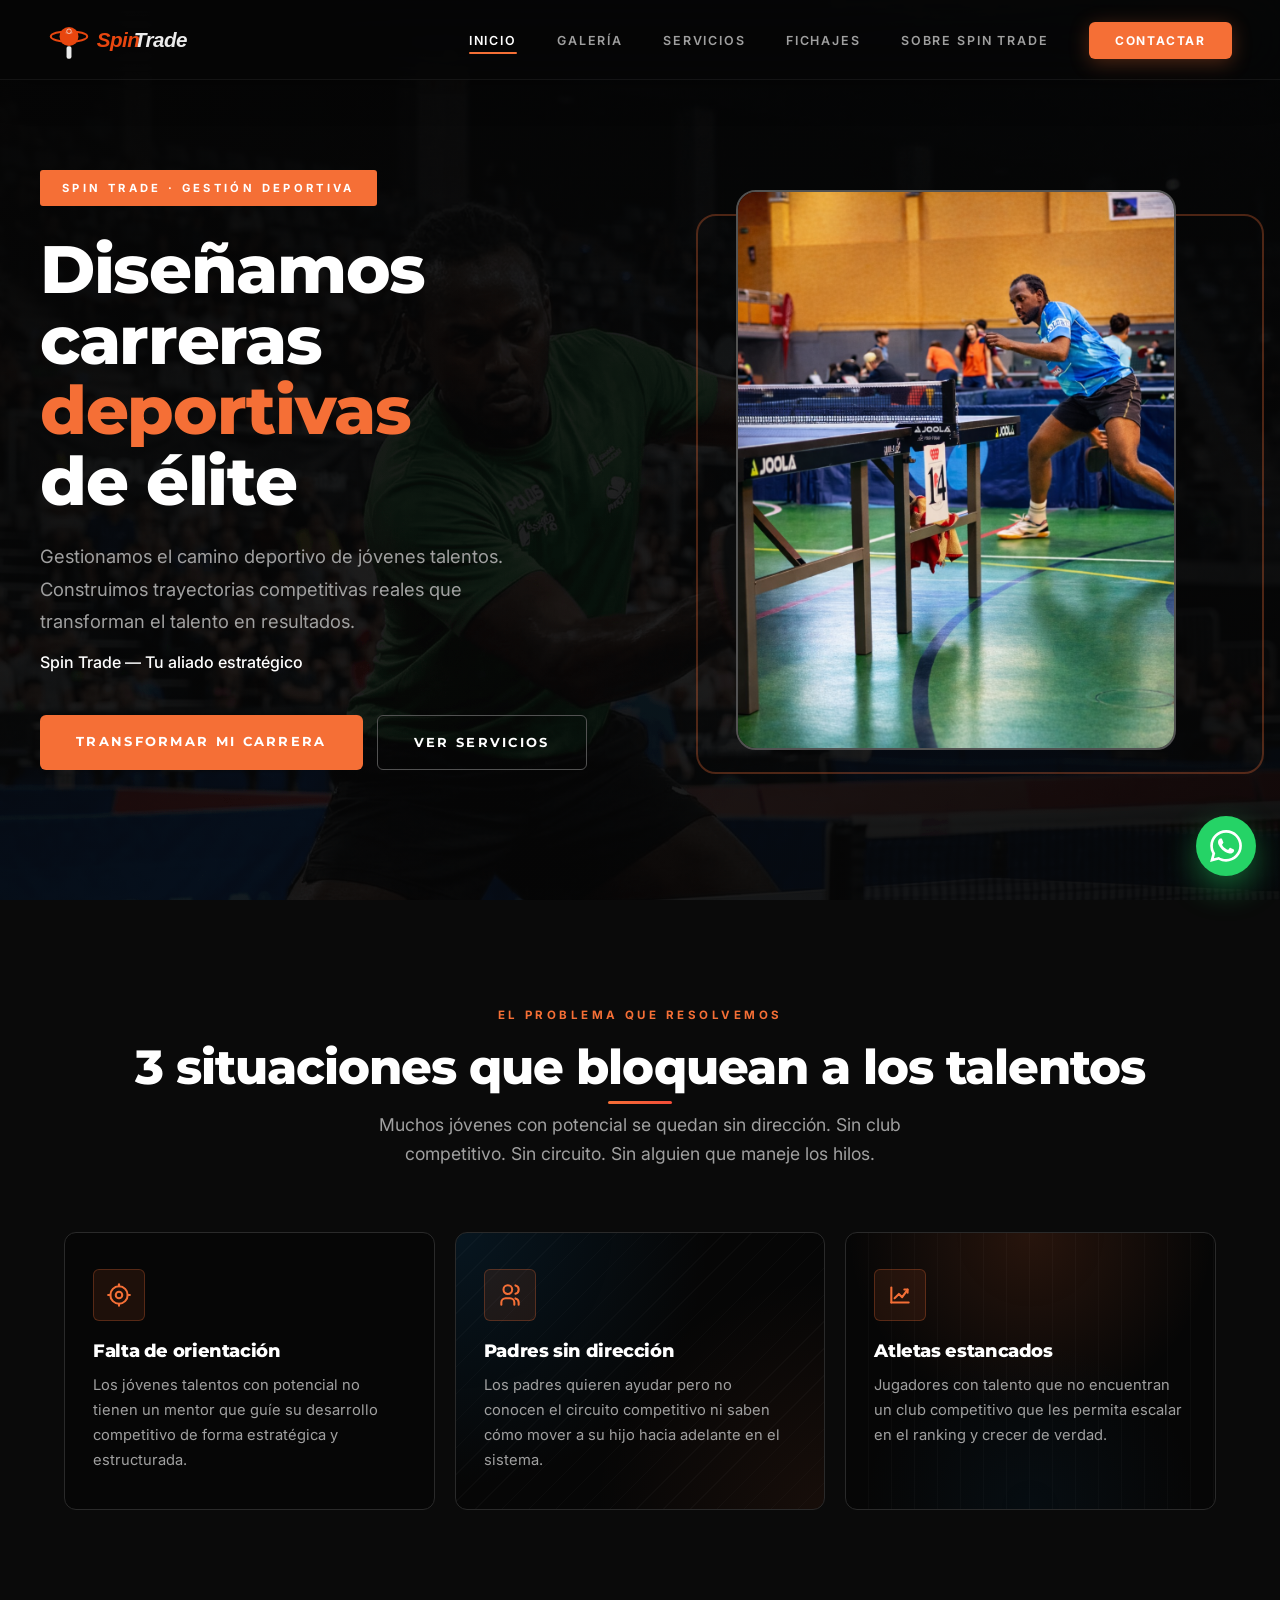
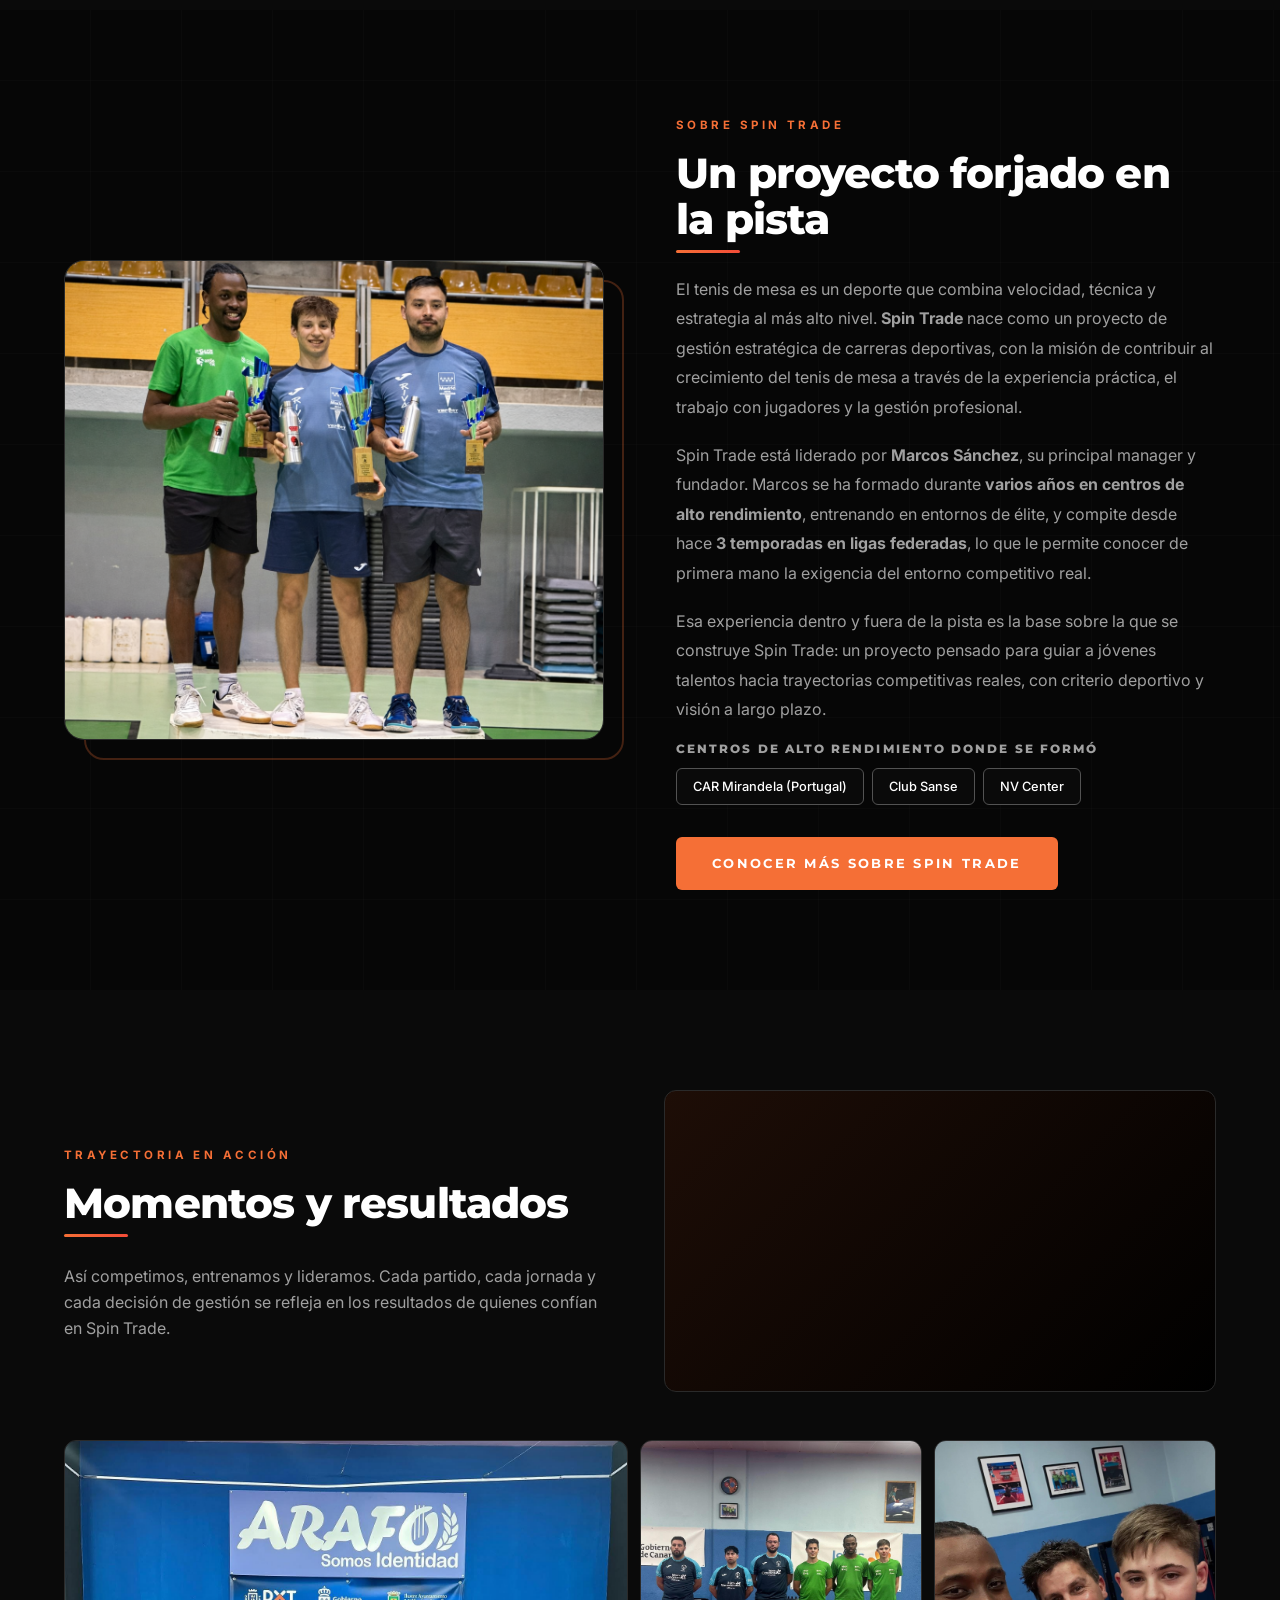
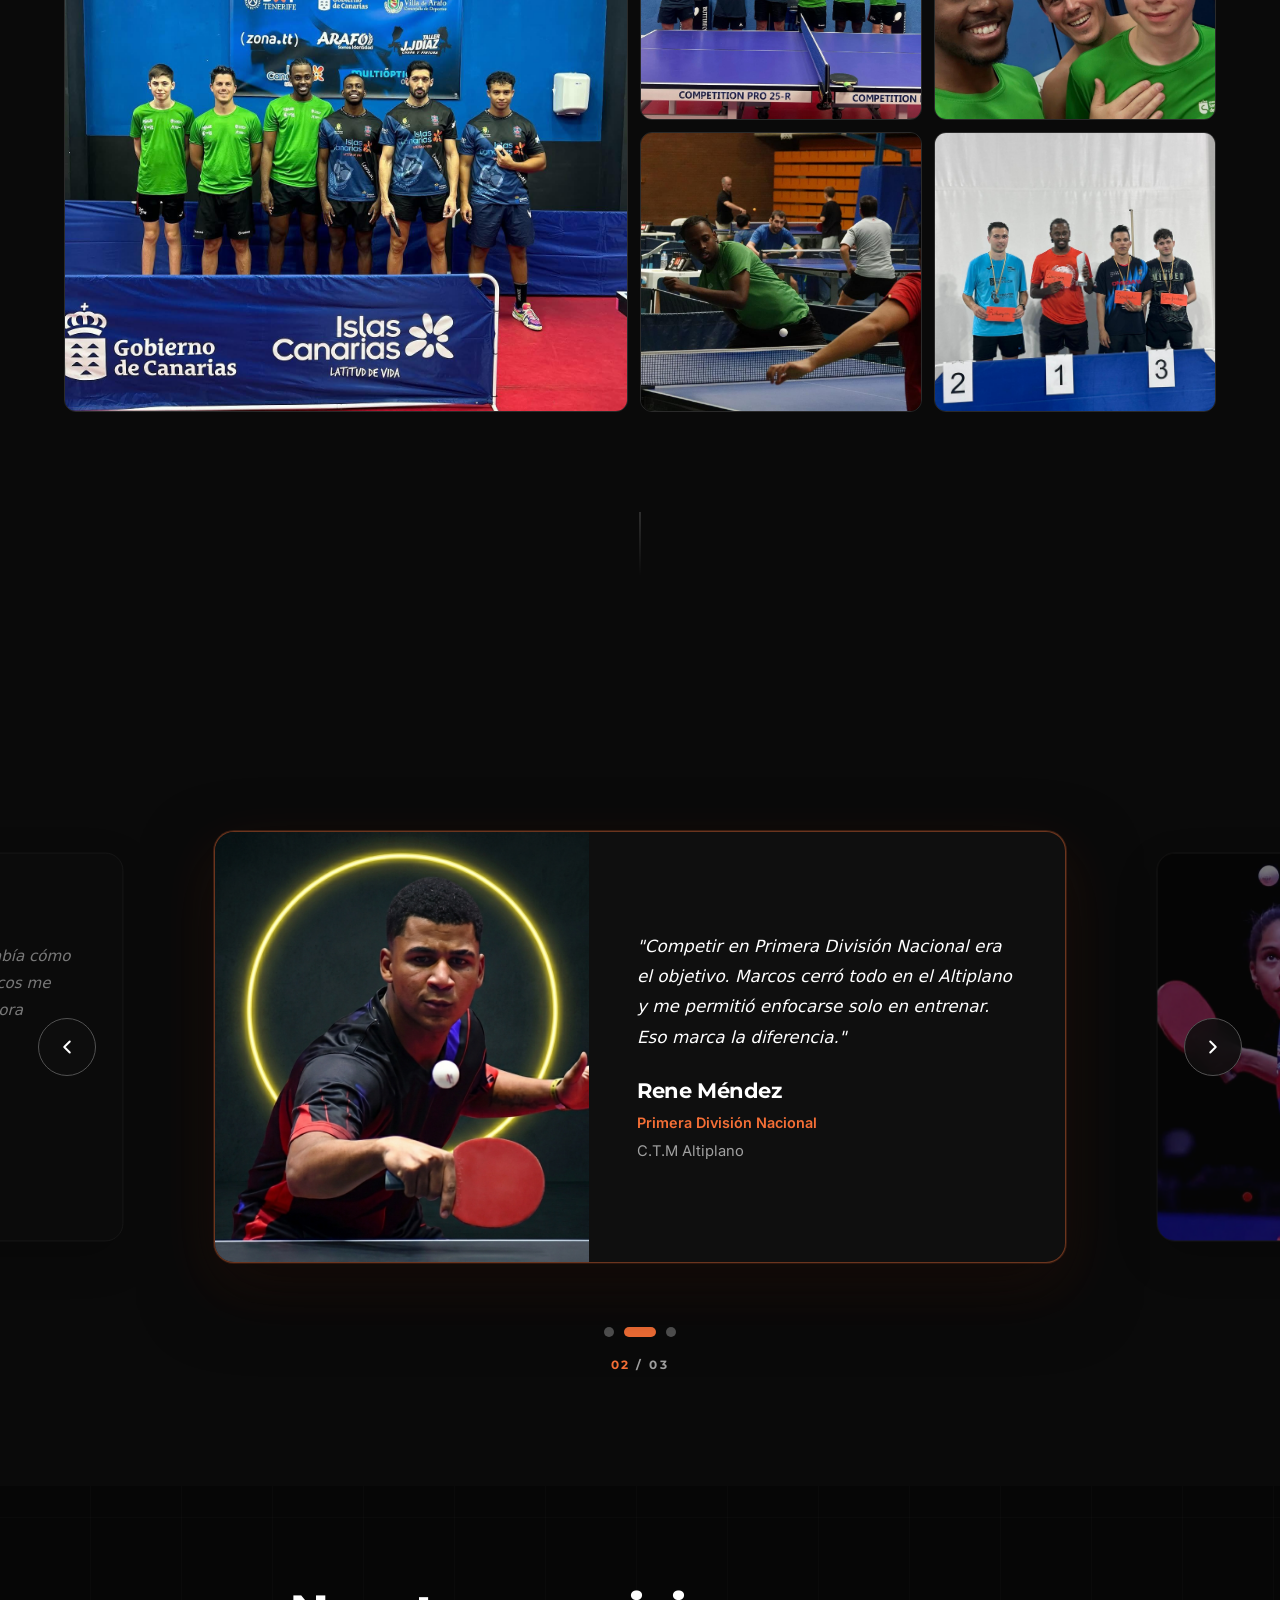
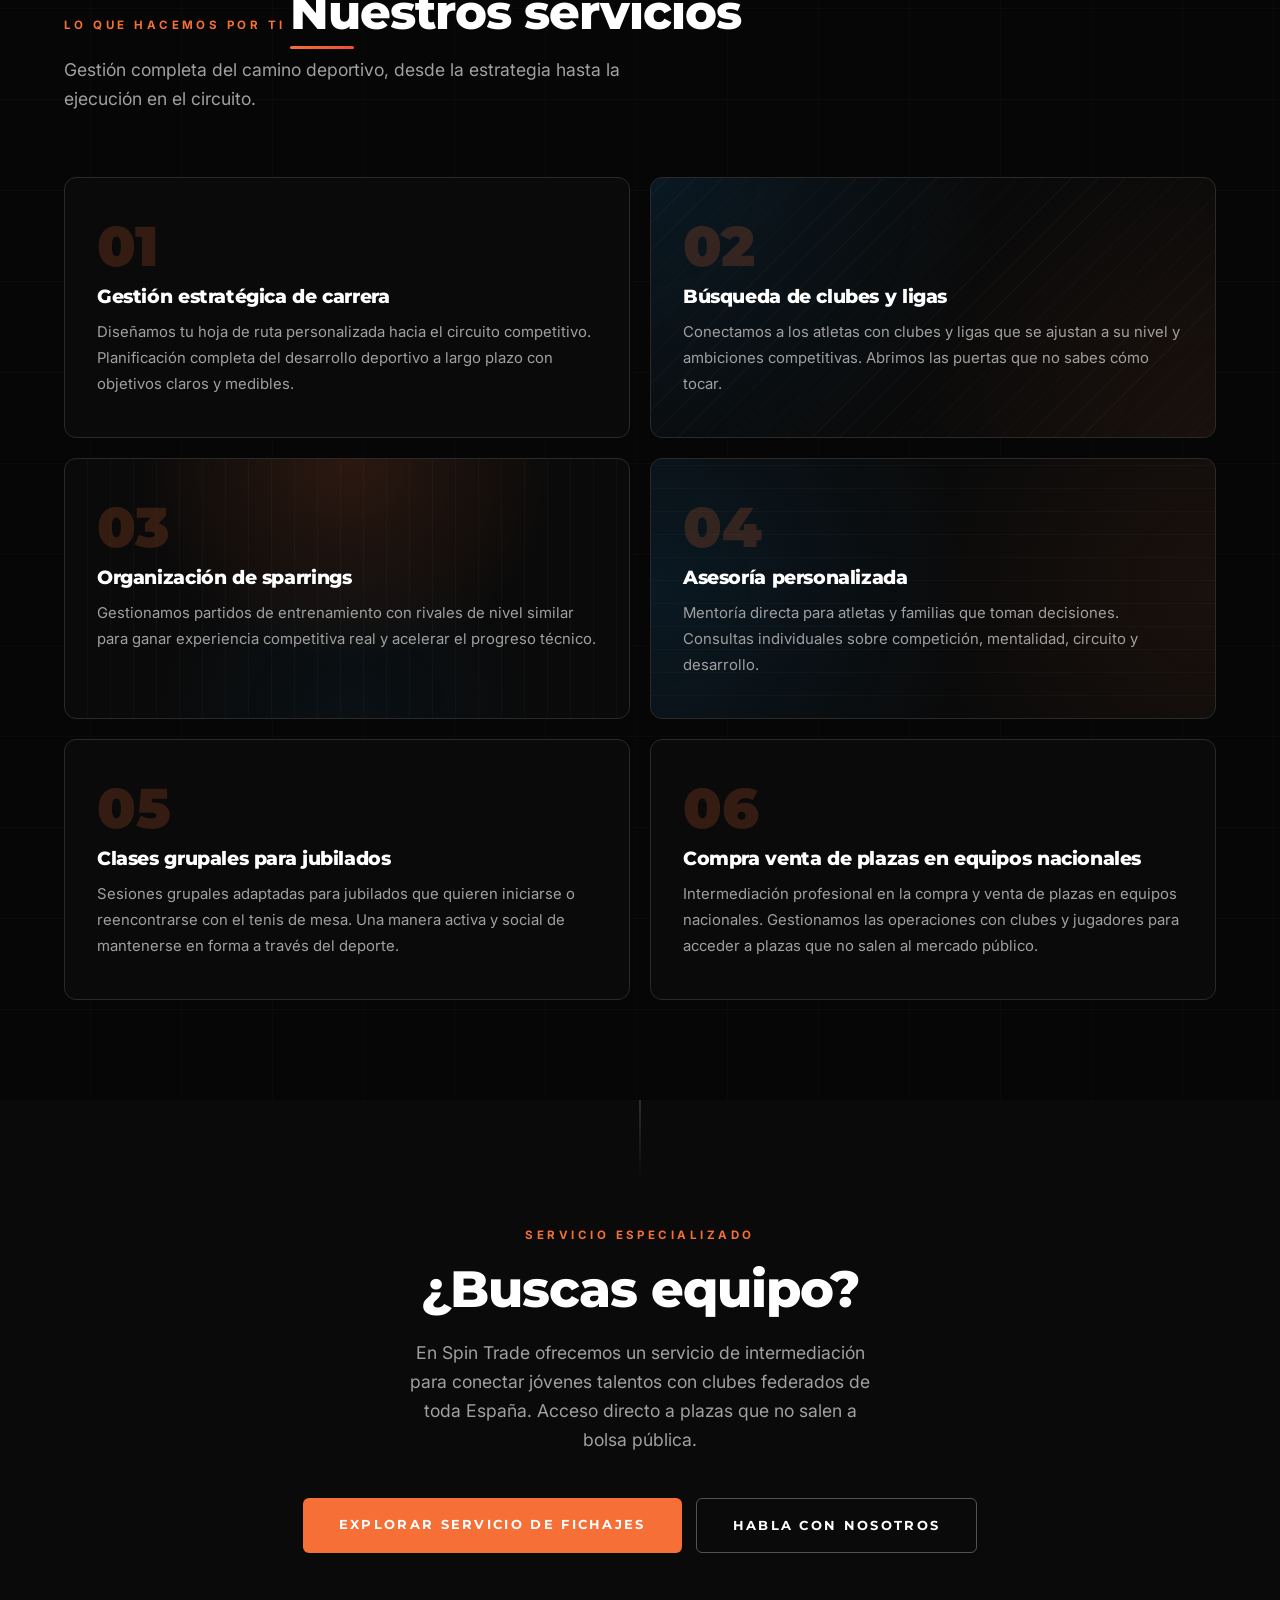
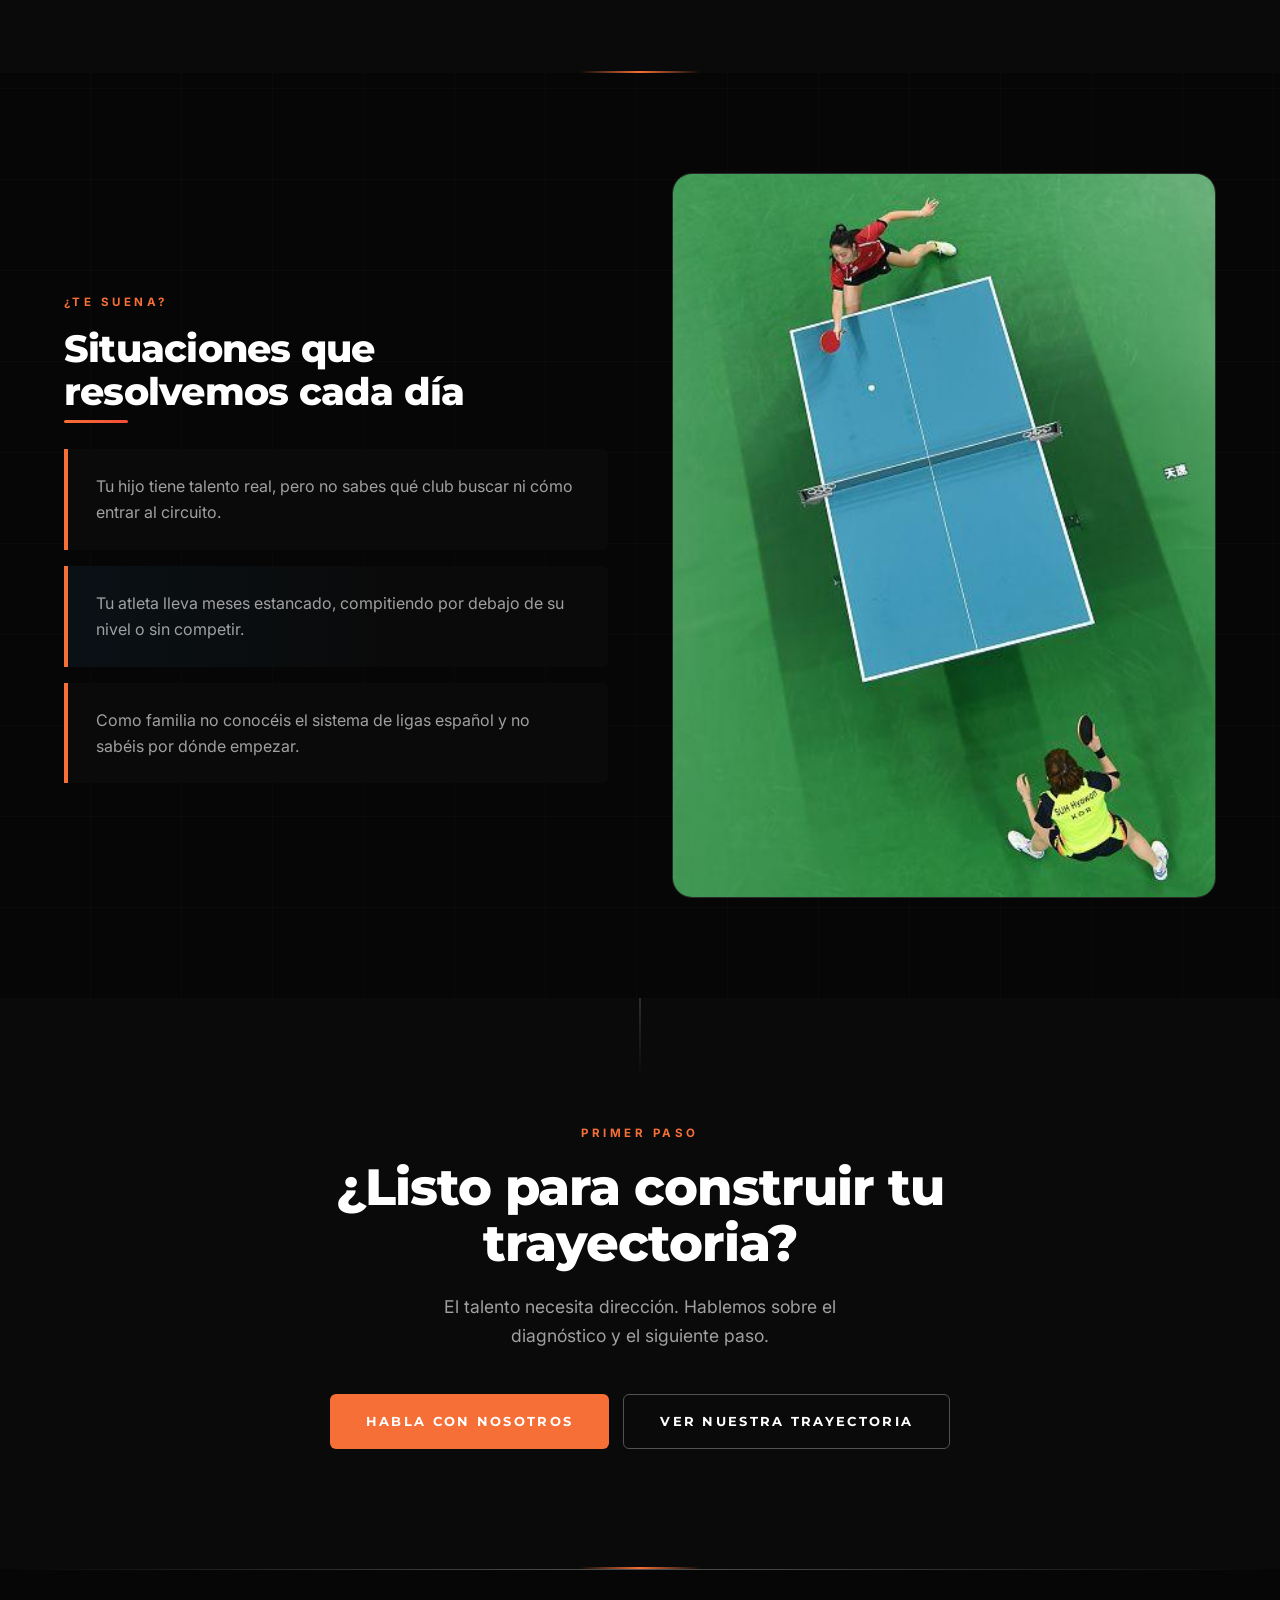
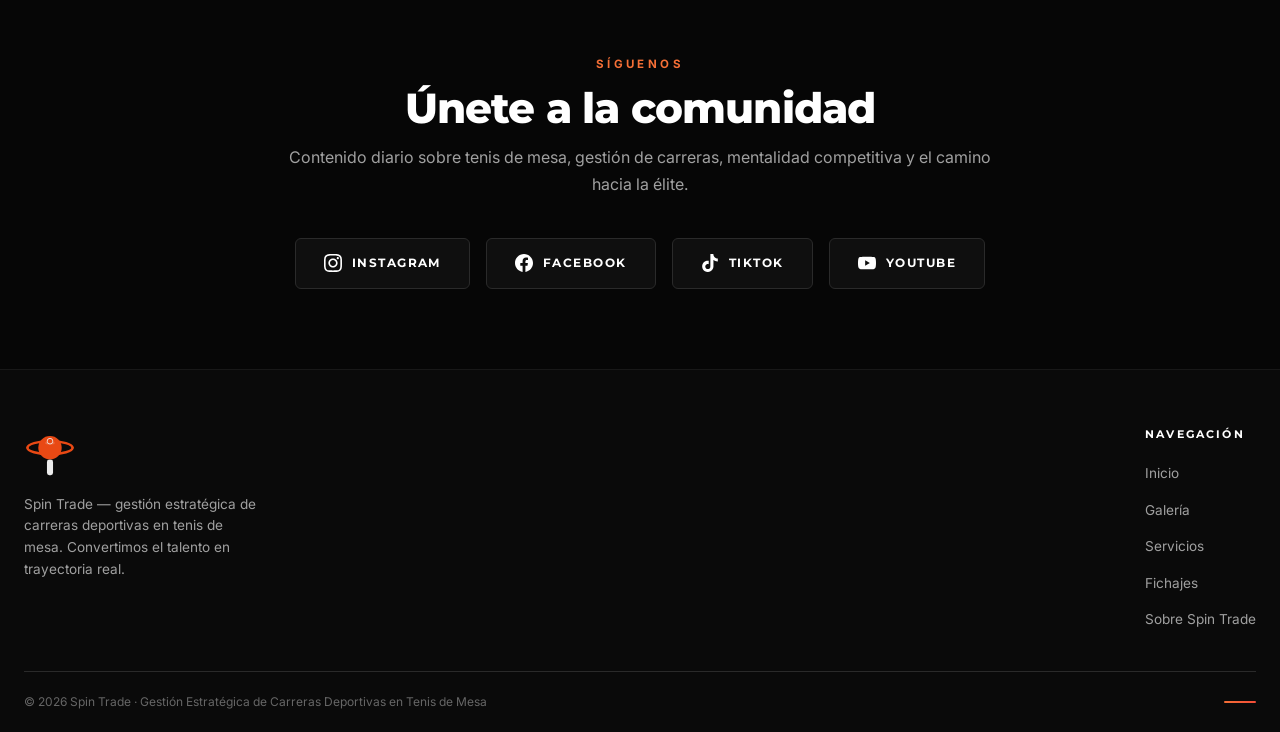
==== commit b6d0d019: "Sustituir carrusel de videos en inicio por carrusel premium de testimonios Reemplaza la sección de v" ====
--- a/index.html
+++ b/index.html
@@ -895,6 +895,344 @@
 
       .modal-header {
         padding-right: 0;
+      }
+    }
+
+    /* ── Carrusel premium de testimonios ─────────────────── */
+    .testi-carousel {
+      background: var(--bg-section);
+      padding: 110px 0;
+      position: relative;
+      overflow: hidden;
+    }
+
+    .testi-carousel::before {
+      content: '';
+      position: absolute;
+      top: 0; left: 50%;
+      transform: translateX(-50%);
+      width: 1px; height: 64px;
+      background: linear-gradient(to bottom, var(--border-mid), transparent);
+    }
+
+    .testi-carousel__header {
+      max-width: 760px;
+      margin: 0 auto 56px;
+      padding: 0 24px;
+      text-align: center;
+    }
+
+    .testi-carousel__header h2 {
+      font-size: clamp(1.8rem, 4vw, 2.8rem);
+      margin: 12px 0 14px;
+    }
+
+    .testi-carousel__header p {
+      color: var(--text-muted);
+      font-size: 1rem;
+      line-height: 1.7;
+      margin: 0 auto;
+    }
+
+    .testi-carousel__viewport {
+      position: relative;
+      width: 100%;
+      margin: 0 auto;
+    }
+
+    .testi-carousel__track {
+      display: flex;
+      align-items: stretch;
+      will-change: transform;
+      transition: transform 0.7s cubic-bezier(0.65, 0, 0.35, 1);
+      padding: 24px 0;
+    }
+
+    .testi-carousel__slide {
+      flex: 0 0 var(--testi-slide-w, 32vw);
+      max-width: 420px;
+      padding: 0 16px;
+      box-sizing: border-box;
+      opacity: 0.45;
+      transform: scale(0.9);
+      transition: opacity 0.6s cubic-bezier(0.65, 0, 0.35, 1),
+                  transform 0.6s cubic-bezier(0.65, 0, 0.35, 1);
+      display: flex;
+    }
+
+    .testi-carousel__slide.is-active {
+      opacity: 1;
+      transform: scale(1);
+    }
+
+    /* Tarjeta de testimonio */
+    .testi-carousel .testimonio-card {
+      background: var(--bg-card, var(--bg));
+      border: 1px solid var(--border);
+      border-radius: var(--radius-lg);
+      overflow: hidden;
+      display: flex;
+      flex-direction: column;
+      width: 100%;
+      box-shadow: 0 18px 50px rgba(0, 0, 0, 0.45);
+      transition: border-color var(--transition), box-shadow var(--transition);
+    }
+
+    .testi-carousel__slide.is-active .testimonio-card {
+      border-color: rgba(245, 111, 54, 0.4);
+      box-shadow: 0 30px 70px rgba(0, 0, 0, 0.55),
+                  0 0 0 1px rgba(245, 111, 54, 0.22),
+                  0 20px 60px rgba(245, 111, 54, 0.12);
+    }
+
+    .testi-carousel .testimonio-card__img {
+      width: 100%;
+      height: 280px;
+      overflow: hidden;
+      background: linear-gradient(135deg, rgba(245,111,54,0.1), rgba(245,111,54,0.05));
+    }
+
+    .testi-carousel .testimonio-card__img img {
+      width: 100%;
+      height: 100%;
+      object-fit: cover;
+      transition: transform var(--transition);
+    }
+
+    .testi-carousel__slide.is-active .testimonio-card__img img {
+      transform: scale(1.04);
+    }
+
+    .testi-carousel .testimonio-card__content {
+      padding: 32px 26px;
+      flex-grow: 1;
+      display: flex;
+      flex-direction: column;
+    }
+
+    .testi-carousel .testimonio-card__quote {
+      margin-bottom: 22px;
+      flex-grow: 1;
+    }
+
+    .testi-carousel .testimonio-card__quote p {
+      font-size: 0.95rem;
+      line-height: 1.75;
+      color: var(--text);
+      font-style: italic;
+    }
+
+    .testi-carousel .testimonio-card__name {
+      font-size: 1.1rem;
+      font-weight: 700;
+      color: var(--text);
+      margin-bottom: 6px;
+    }
+
+    .testi-carousel .testimonio-card__level {
+      font-size: 0.85rem;
+      color: var(--accent);
+      font-weight: 600;
+      margin-bottom: 4px;
+    }
+
+    .testi-carousel .testimonio-card__club {
+      font-size: 0.88rem;
+      color: var(--text-muted);
+    }
+
+    /* Flechas */
+    .testi-carousel__arrow {
+      position: absolute;
+      top: 50%;
+      transform: translateY(-50%);
+      z-index: 5;
+      width: 58px;
+      height: 58px;
+      border-radius: 50%;
+      background: rgba(15, 15, 15, 0.85);
+      border: 1px solid var(--border-mid);
+      color: var(--text);
+      display: flex;
+      align-items: center;
+      justify-content: center;
+      cursor: pointer;
+      backdrop-filter: blur(10px);
+      -webkit-backdrop-filter: blur(10px);
+      transition: all var(--transition);
+    }
+
+    .testi-carousel__arrow svg {
+      width: 22px; height: 22px;
+      stroke: currentColor;
+      stroke-width: 2.2;
+      stroke-linecap: round;
+      stroke-linejoin: round;
+      fill: none;
+    }
+
+    .testi-carousel__arrow:hover,
+    .testi-carousel__arrow:focus-visible {
+      background: var(--accent);
+      border-color: var(--accent);
+      color: #fff;
+      box-shadow: 0 12px 30px rgba(245, 111, 54, 0.35);
+      outline: none;
+      transform: translateY(-50%) scale(1.06);
+    }
+
+    .testi-carousel__arrow:active { transform: translateY(-50%) scale(0.98); }
+
+    .testi-carousel__arrow--prev { left: clamp(12px, 3vw, 48px); }
+    .testi-carousel__arrow--next { right: clamp(12px, 3vw, 48px); }
+
+    /* Dots */
+    .testi-carousel__dots {
+      display: flex;
+      justify-content: center;
+      align-items: center;
+      gap: 10px;
+      margin-top: 40px;
+      padding: 0 24px;
+    }
+
+    .testi-carousel__dot {
+      width: 10px; height: 10px;
+      border-radius: 50%;
+      background: var(--border-mid);
+      border: 0;
+      padding: 0;
+      cursor: pointer;
+      transition: background var(--transition), width var(--transition);
+    }
+
+    .testi-carousel__dot:hover { background: var(--text-muted); }
+
+    .testi-carousel__dot.is-active {
+      background: var(--accent);
+      width: 32px;
+      border-radius: 6px;
+    }
+
+    .testi-carousel__dot:focus-visible {
+      outline: 2px solid var(--accent);
+      outline-offset: 3px;
+    }
+
+    .testi-carousel__counter {
+      font-family: 'Montserrat', sans-serif;
+      font-size: 0.78rem;
+      font-weight: 700;
+      letter-spacing: 0.2em;
+      color: var(--text-muted);
+      text-align: center;
+      margin-top: 18px;
+    }
+
+    .testi-carousel__counter span { color: var(--accent); }
+
+    /* Responsive */
+    @media (max-width: 1280px) {
+      .testi-carousel__slide { --testi-slide-w: 36vw; }
+    }
+
+    @media (max-width: 1023px) {
+      .testi-carousel { padding: 88px 0; }
+      .testi-carousel__slide { --testi-slide-w: 52vw; padding: 0 12px; }
+      .testi-carousel__arrow { width: 50px; height: 50px; }
+    }
+
+    @media (max-width: 767px) {
+      .testi-carousel { padding: 72px 0; }
+      .testi-carousel__header { margin-bottom: 40px; }
+      .testi-carousel__slide {
+        --testi-slide-w: 86vw;
+        padding: 0 8px;
+      }
+      .testi-carousel__slide:not(.is-active) {
+        opacity: 0;
+        transform: scale(0.92);
+      }
+      .testi-carousel__arrow { width: 44px; height: 44px; }
+      .testi-carousel__arrow--prev { left: 8px; }
+      .testi-carousel__arrow--next { right: 8px; }
+      .testi-carousel .testimonio-card__img { height: 240px; }
+      .testi-carousel .testimonio-card__content { padding: 24px 20px; }
+    }
+
+    @media (max-width: 480px) {
+      .testi-carousel { padding: 60px 0; }
+      .testi-carousel__slide { --testi-slide-w: 90vw; }
+      .testi-carousel__dots { margin-top: 32px; gap: 8px; }
+      .testi-carousel__dot { width: 8px; height: 8px; }
+      .testi-carousel__dot.is-active { width: 26px; }
+    }
+
+    @media (prefers-reduced-motion: reduce) {
+      .testi-carousel__track,
+      .testi-carousel__slide,
+      .testi-carousel__arrow,
+      .testi-carousel__dot,
+      .testi-carousel .testimonio-card,
+      .testi-carousel .testimonio-card__img img {
+        transition: none !important;
+      }
+    }
+
+    /* ── Desktop ≥ 1024px: layout horizontal de la tarjeta ── */
+    @media (min-width: 1024px) {
+      .testi-carousel__slide {
+        --testi-slide-w: 72vw;
+        max-width: 900px;
+        padding: 0 24px;
+      }
+
+      .testi-carousel .testimonio-card {
+        flex-direction: row;
+        align-items: stretch;
+      }
+
+      .testi-carousel .testimonio-card__img {
+        flex: 0 0 44%;
+        width: 44%;
+        height: auto;
+        min-height: 380px;
+      }
+
+      .testi-carousel .testimonio-card__content {
+        flex: 1 1 auto;
+        padding: 48px 48px;
+        justify-content: center;
+      }
+
+      .testi-carousel .testimonio-card__quote {
+        margin-bottom: 28px;
+        flex-grow: 0;
+      }
+
+      .testi-carousel .testimonio-card__quote p {
+        font-size: 1.05rem;
+        line-height: 1.8;
+      }
+
+      .testi-carousel .testimonio-card__name {
+        font-size: 1.3rem;
+        margin-bottom: 8px;
+      }
+
+      .testi-carousel .testimonio-card__level {
+        font-size: 0.9rem;
+      }
+
+      .testi-carousel .testimonio-card__club {
+        font-size: 0.92rem;
+      }
+    }
+
+    @media (min-width: 1440px) {
+      .testi-carousel__slide {
+        --testi-slide-w: 64vw;
+        max-width: 980px;
       }
     }
   </style>
@@ -1101,43 +1439,78 @@
     </div>
   </section>
 
-  <!-- ══ CARRUSEL DE VIDEOS ════════════════════════════════ -->
-  <!--
-    Para añadir más videos al carrusel, simplemente añade objetos
-    al array JSON en el atributo data-videos. Formato:
-    { "url": "https://www.youtube.com/embed/VIDEO_ID", "title": "...", "desc": "..." }
-  -->
-  <section class="yt-carousel" id="videos-canal"
-    aria-label="Últimos videos del canal de Spin Trade"
-    aria-roledescription="carousel"
-    data-videos='[
-      {"url":"https://www.youtube.com/embed/vgMtHk-GGsI","title":"Video 1","desc":""},
-      {"url":"https://www.youtube.com/embed/l-T1hQQDLro","title":"Video 2","desc":""},
-      {"url":"https://www.youtube.com/embed/2gHD9UQDAzc","title":"Video 3","desc":""}
-    ]'>
-    <div class="yt-carousel__header reveal">
-      <span class="label">Canal de YouTube</span>
-      <h2 class="underline-accent">Últimos videos</h2>
-      <p>Contenido sobre gestión deportiva, competiciones, entrenamientos y la realidad del circuito federado de tenis de mesa.</p>
-      <a href="https://www.youtube.com/@MarcosSanchezTT" target="_blank" rel="noopener" class="yt-carousel__yt-link">
-        Ver canal completo →
-      </a>
+  <!-- ══ CARRUSEL DE TESTIMONIOS ═══════════════════════════ -->
+  <section class="testi-carousel" id="testimonios"
+    aria-label="Testimonios de fichajes conseguidos"
+    aria-roledescription="carousel">
+    <div class="testi-carousel__header reveal">
+      <span class="label">Historias reales</span>
+      <h2 class="underline-accent">Fichajes conseguidos</h2>
+      <p>Atletas que confiaron en nuestro trabajo y hoy compiten en equipos competitivos de toda España.</p>
     </div>
 
-    <div class="yt-carousel__viewport">
-      <button type="button" class="yt-carousel__arrow yt-carousel__arrow--prev" data-yt-prev aria-label="Video anterior">
+    <div class="testi-carousel__viewport">
+      <button type="button" class="testi-carousel__arrow testi-carousel__arrow--prev" data-testi-prev aria-label="Testimonio anterior">
         <svg viewBox="0 0 24 24" aria-hidden="true"><polyline points="15 18 9 12 15 6"></polyline></svg>
       </button>
 
-      <div class="yt-carousel__track" data-yt-track role="list"></div>
-
-      <button type="button" class="yt-carousel__arrow yt-carousel__arrow--next" data-yt-next aria-label="Siguiente video">
+      <div class="testi-carousel__track" data-testi-track role="list">
+        <article class="testi-carousel__slide" role="listitem">
+          <div class="testimonio-card">
+            <div class="testimonio-card__img">
+              <img src="img/Image_vyvpt5vyvpt5vyvp.png" alt="Rosalba Aguiar" loading="lazy">
+            </div>
+            <div class="testimonio-card__content">
+              <div class="testimonio-card__quote">
+                <p>"Yo jugaba a nivel local, pero no sabía cómo entrar en el circuito federado. Marcos me abrió la puerta a Alcobendas — ahora compito a otro nivel."</p>
+              </div>
+              <h3 class="testimonio-card__name">Rosalba Aguiar</h3>
+              <p class="testimonio-card__level">Amateur → Regional</p>
+              <p class="testimonio-card__club">Alcobendas TM</p>
+            </div>
+          </div>
+        </article>
+
+        <article class="testi-carousel__slide" role="listitem">
+          <div class="testimonio-card">
+            <div class="testimonio-card__img">
+              <img src="img/Gemini_Generated_Image_edbriqedbriqedbr.png" alt="Rene Méndez" loading="lazy">
+            </div>
+            <div class="testimonio-card__content">
+              <div class="testimonio-card__quote">
+                <p>"Competir en Primera División Nacional era el objetivo. Marcos cerró todo en el Altiplano y me permitió enfocarse solo en entrenar. Eso marca la diferencia."</p>
+              </div>
+              <h3 class="testimonio-card__name">Rene Méndez</h3>
+              <p class="testimonio-card__level">Primera División Nacional</p>
+              <p class="testimonio-card__club">C.T.M Altiplano</p>
+            </div>
+          </div>
+        </article>
+
+        <article class="testi-carousel__slide" role="listitem">
+          <div class="testimonio-card">
+            <div class="testimonio-card__img">
+              <img src="img/magnific_photo-a-19yearold-black-f_2984623695.png" alt="Estela Crespo" loading="lazy">
+            </div>
+            <div class="testimonio-card__content">
+              <div class="testimonio-card__quote">
+                <p>"El salto a División de Honor parecía imposible. Pero Marcos vio en mí lo que yo no veía. Hoy compito en la élite del tenis de mesa español."</p>
+              </div>
+              <h3 class="testimonio-card__name">Estela Crespo</h3>
+              <p class="testimonio-card__level">Regional → División de Honor</p>
+              <p class="testimonio-card__club">Club TM Corverastur</p>
+            </div>
+          </div>
+        </article>
+      </div>
+
+      <button type="button" class="testi-carousel__arrow testi-carousel__arrow--next" data-testi-next aria-label="Siguiente testimonio">
         <svg viewBox="0 0 24 24" aria-hidden="true"><polyline points="9 18 15 12 9 6"></polyline></svg>
       </button>
     </div>
 
-    <div class="yt-carousel__dots" data-yt-dots role="tablist" aria-label="Selector de video"></div>
-    <div class="yt-carousel__counter" data-yt-counter aria-live="polite"></div>
+    <div class="testi-carousel__dots" data-testi-dots role="tablist" aria-label="Selector de testimonio"></div>
+    <div class="testi-carousel__counter" data-testi-counter aria-live="polite"></div>
   </section>
 
   <!-- ══ SERVICIOS ═════════════════════════════════════════ -->
